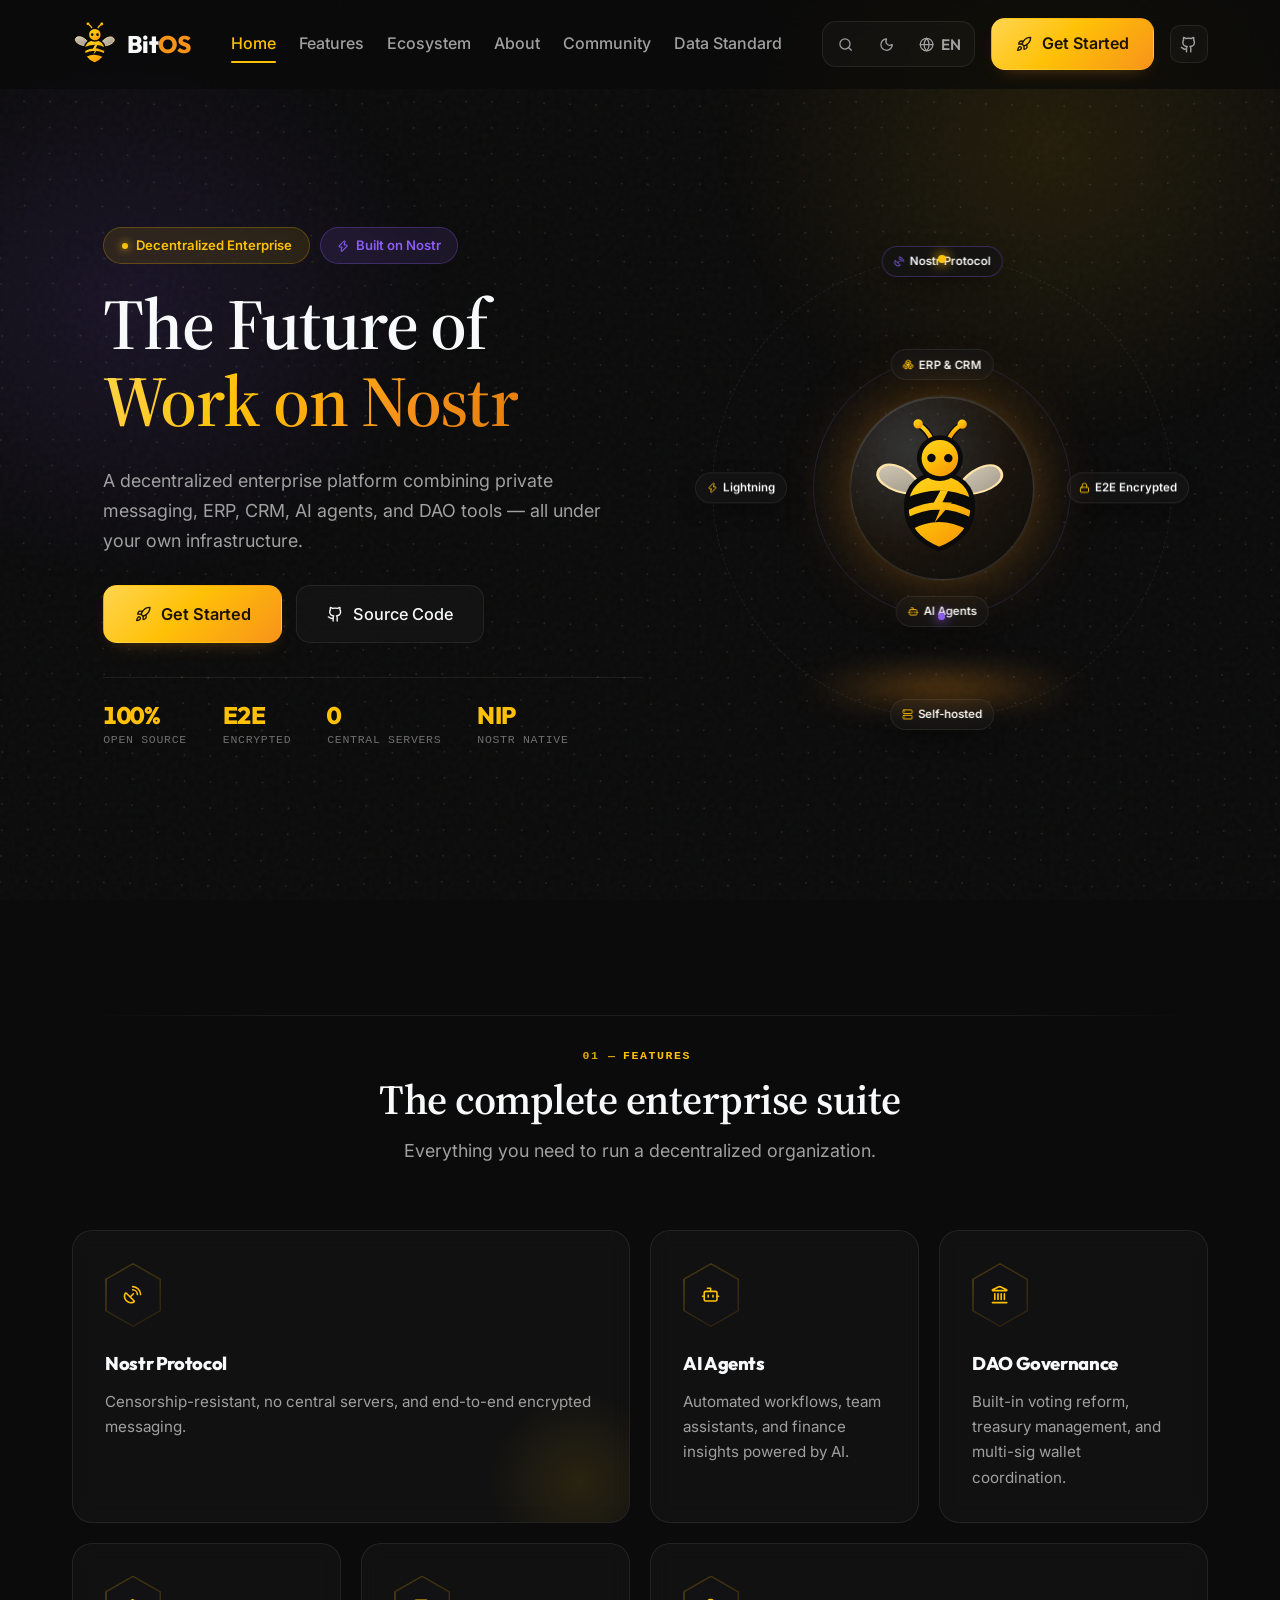
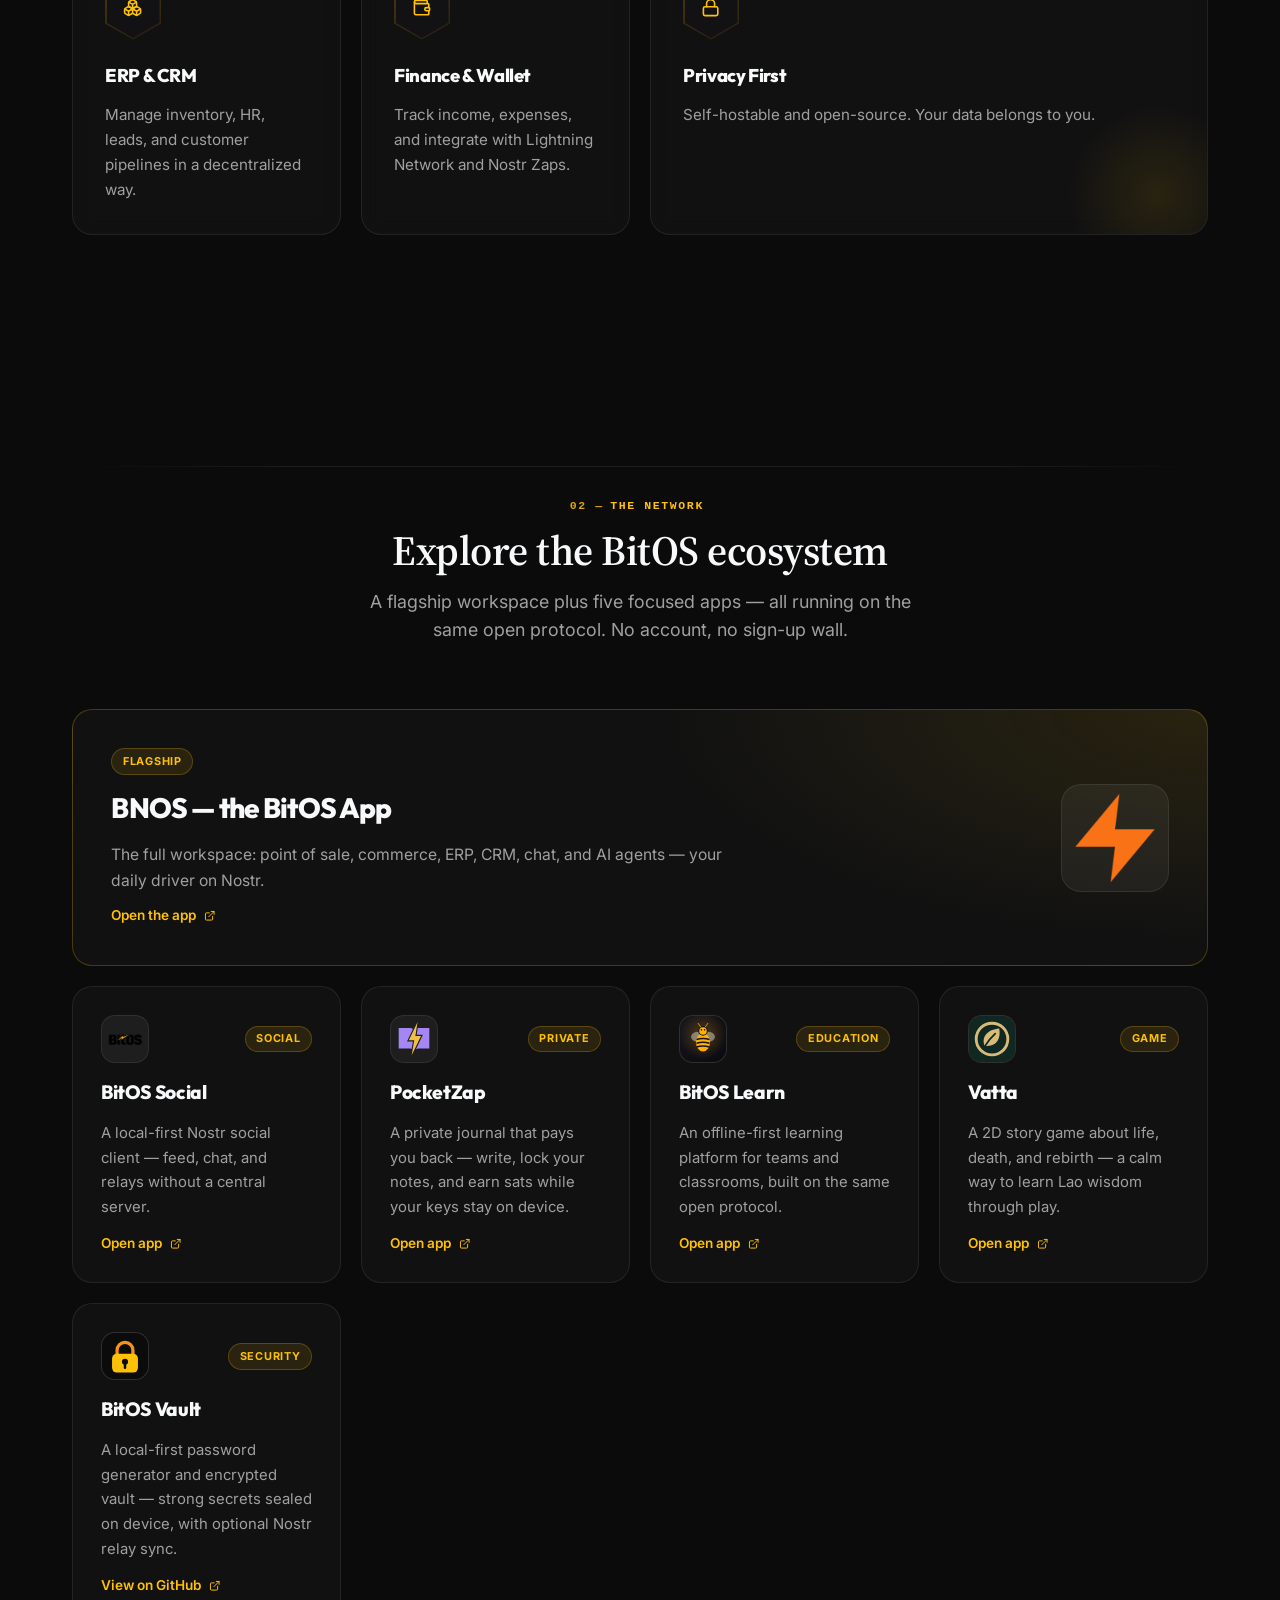
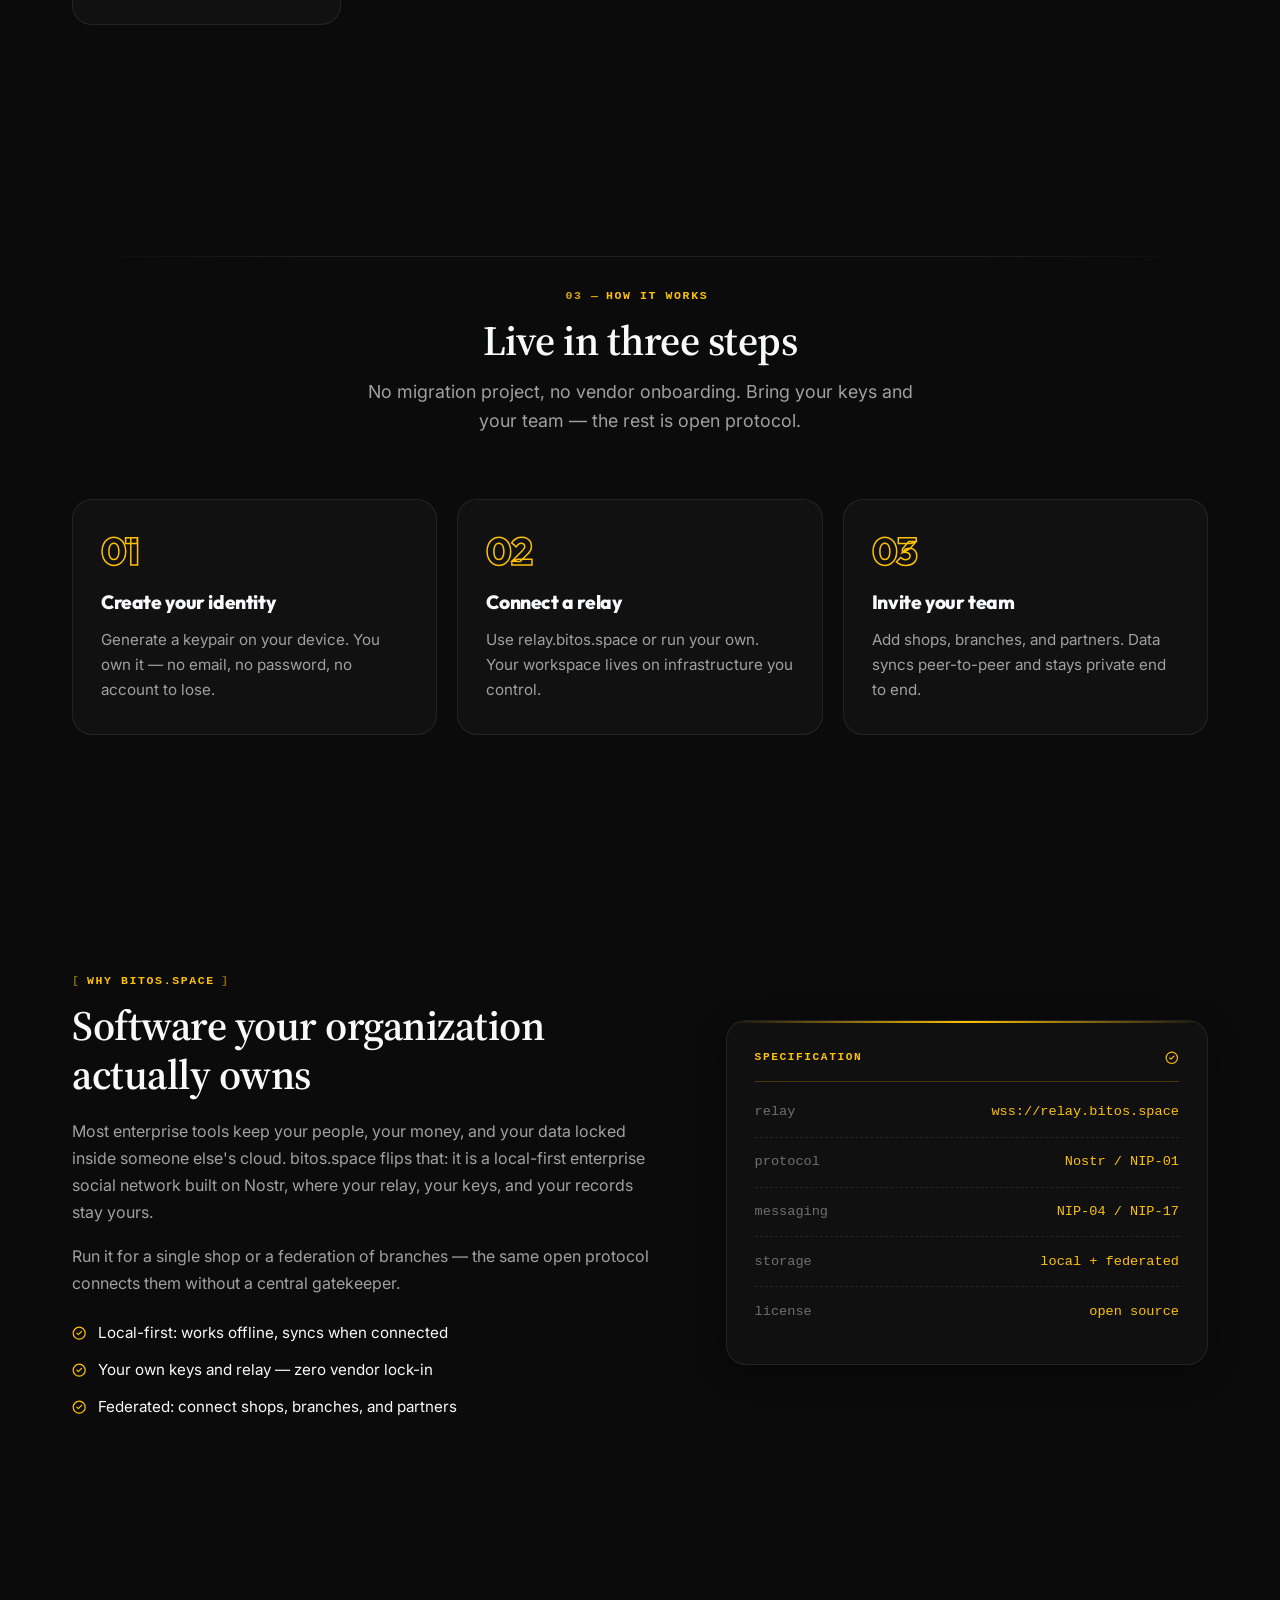
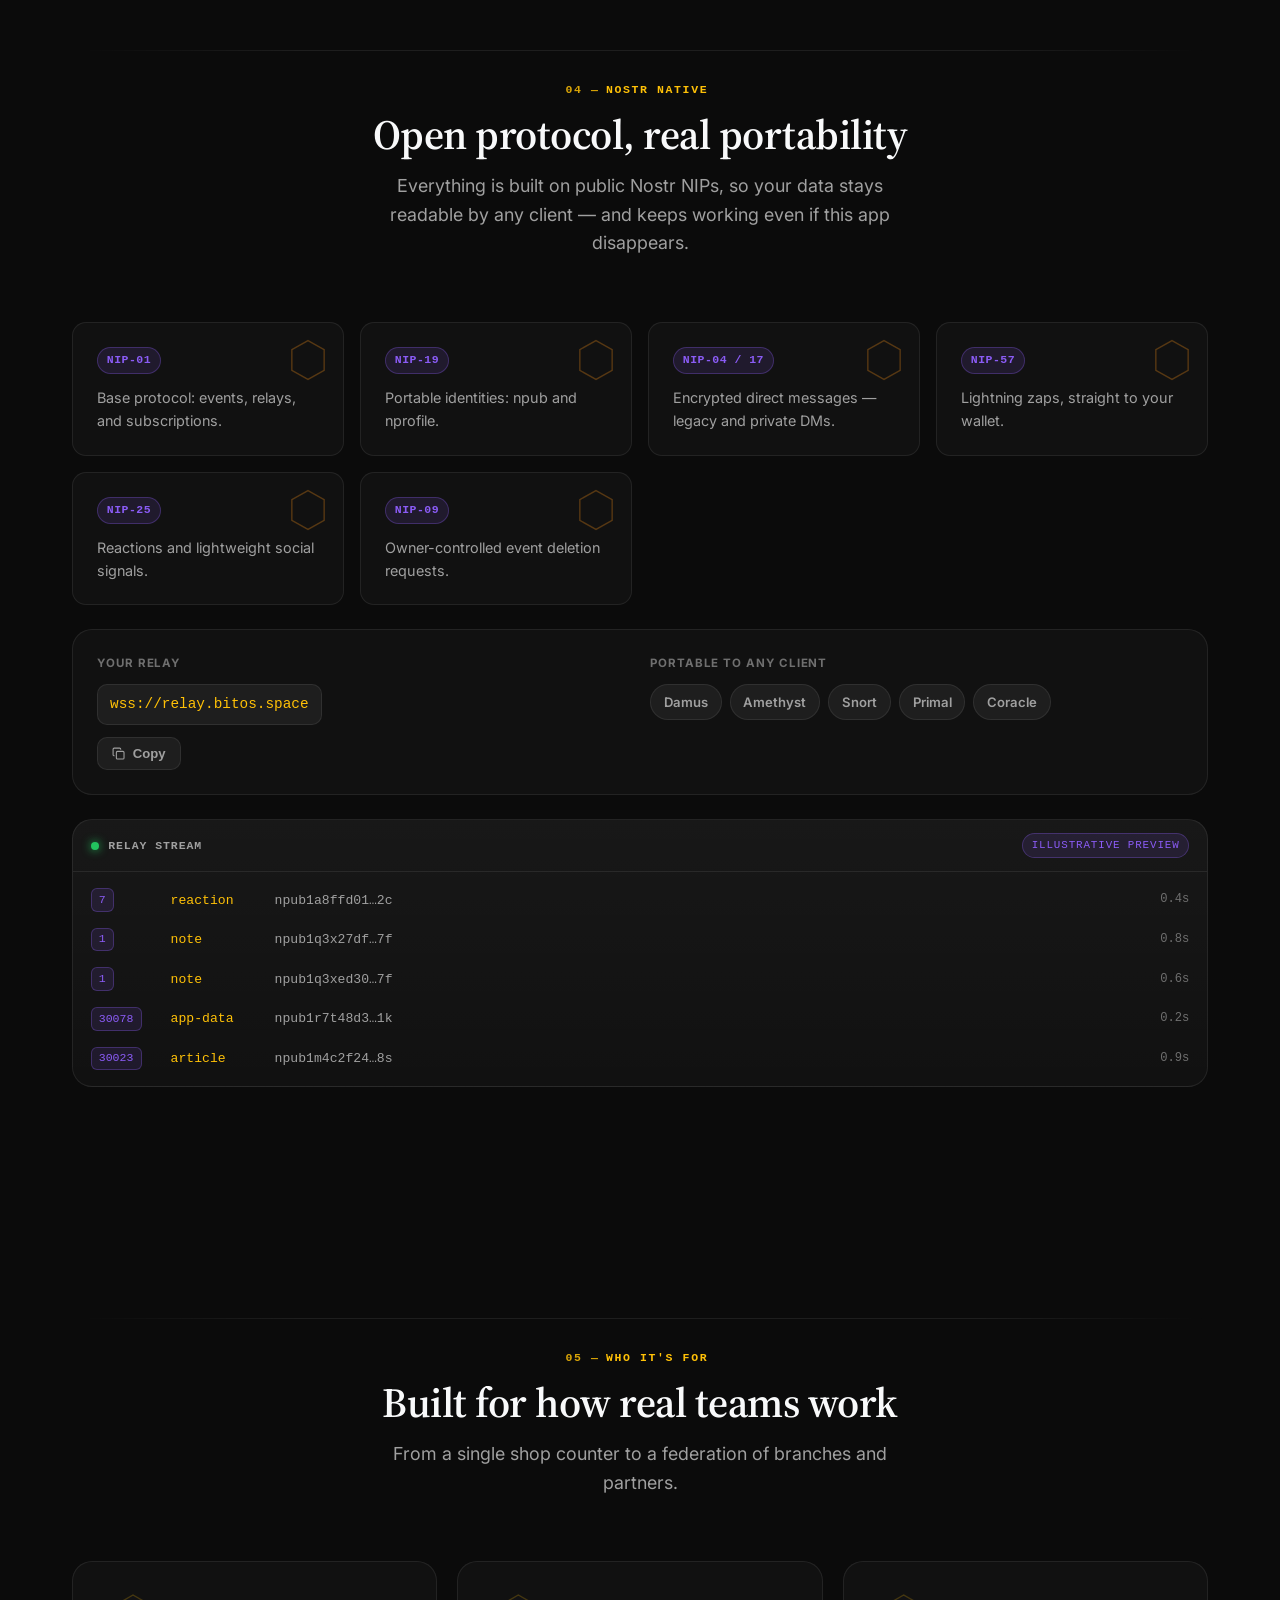
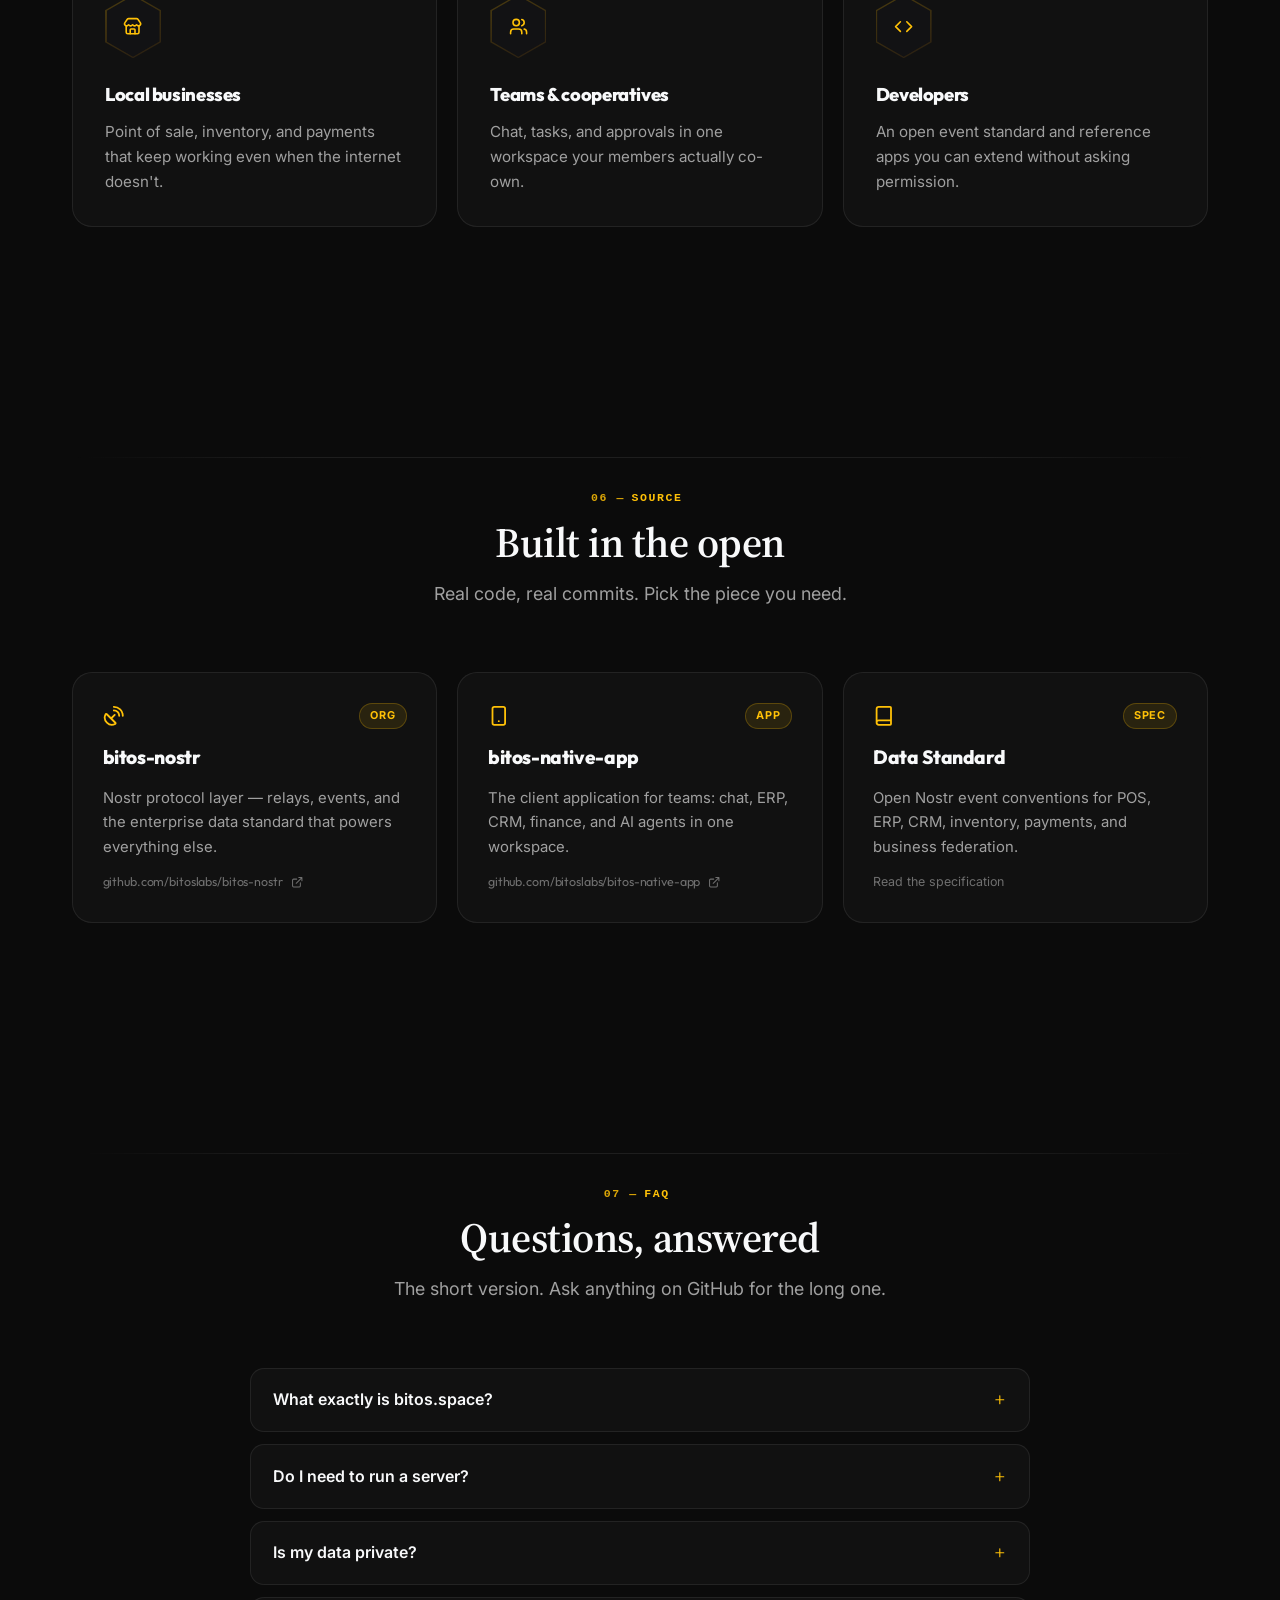
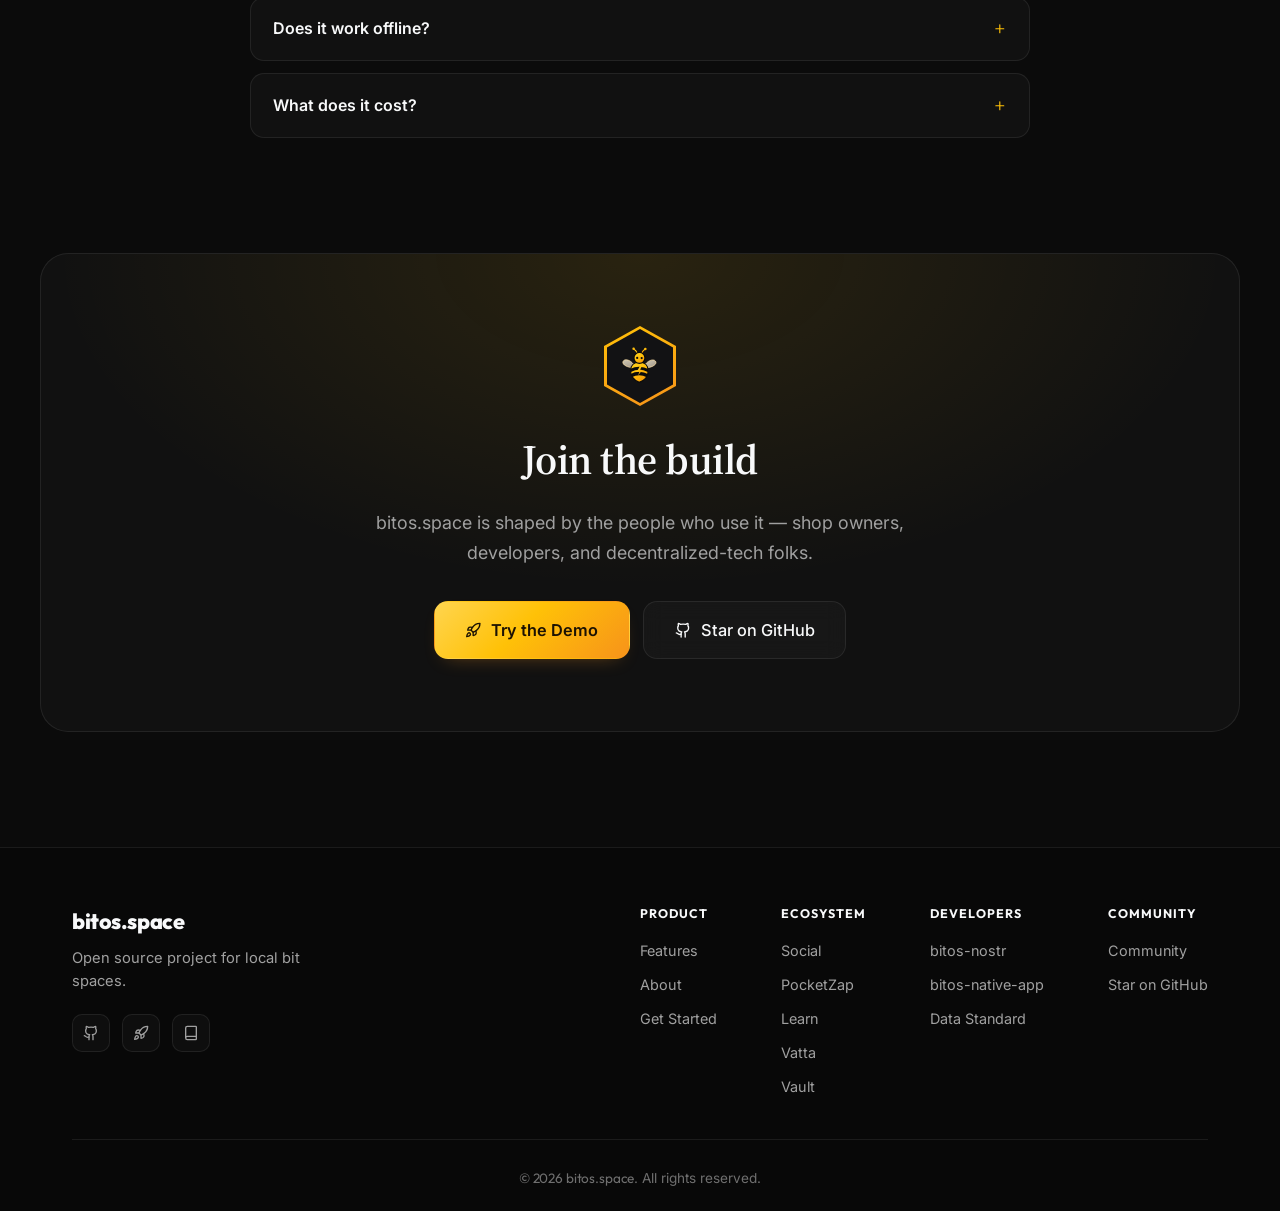
==== index.html @ 7b702443 "init" ====
<!doctype html>
<html lang="en">
  <head>
    <meta charset="UTF-8" />
    <meta name="viewport" content="width=device-width, initial-scale=1.0" />
    <meta name="color-scheme" content="dark light" />
    <meta
      name="theme-color"
      content="#0b0b0b"
      media="(prefers-color-scheme: dark)"
    />
    <meta
      name="theme-color"
      content="#f8f9fa"
      media="(prefers-color-scheme: light)"
    />
    <title>bitos.space - Decentralized Enterprise Network</title>
    <meta
      name="description"
      content="bitos.space is a decentralized enterprise social network built on Nostr. It combines private messaging, ERP, CRM, AI agents, and DAO tools in a secure, self-hosted platform."
    />
    <meta
      name="keywords"
      content="Nostr, Decentralized, Enterprise, ERP, CRM, DAO, AI Agents, Privacy, Open Source, Self-hosted, Blockchain, Bitcoin"
    />
    <meta name="author" content="bitos.space" />
    <meta name="robots" content="index, follow" />
    <link rel="canonical" href="https://bitos.space/" />

    <!-- Open Graph / Facebook -->
    <meta property="og:type" content="website" />
    <meta property="og:url" content="https://bitos.space/" />
    <meta
      property="og:title"
      content="bitos.space - Decentralized Enterprise Network"
    />
    <meta
      property="og:description"
      content="A decentralized enterprise platform combining private messaging, ERP, CRM, AI agents, and DAO tools — all under your infrastructure."
    />
    <!-- Placeholder image URL - user should update -->
    <meta property="og:image" content="https://bitos.space/og-image.png" />

    <!-- Twitter -->
    <meta property="twitter:card" content="summary_large_image" />
    <meta property="twitter:url" content="https://bitos.space/" />
    <meta
      property="twitter:title"
      content="bitos.space - Decentralized Enterprise Network"
    />
    <meta
      property="twitter:description"
      content="A decentralized enterprise platform combining private messaging, ERP, CRM, AI agents, and DAO tools."
    />
    <meta property="twitter:image" content="https://bitos.space/og-image.png" />

    <!-- JSON-LD for LLMs and Search Engines -->
    <script type="application/ld+json">
      {
        "@context": "https://schema.org",
        "@type": "SoftwareApplication",
        "name": "bitos.space",
        "applicationCategory": "EnterpriseApplication",
        "operatingSystem": "Web, Self-hosted",
        "offers": {
          "@type": "Offer",
          "price": "0.00",
          "priceCurrency": "USD"
        },
        "description": "A decentralized enterprise social network built on Nostr. Features include ERP, CRM, AI Agents, and DAO tools.",
        "featureList": "Nostr Protocol, AI Agents, DAO Governance, ERP Modules, CRM, Privacy First",
        "url": "https://bitos.space",
        "author": {
          "@type": "Organization",
          "name": "bitos.space",
          "url": "https://github.com/bitoslabs"
        },
        "sameAs": [
          "https://github.com/bitoslabs/bitos-nostr",
          "https://github.com/bitoslabs/bitos-native-app"
        ]
      }
    </script>

    <!-- Fonts -->
    <link rel="preconnect" href="https://fonts.googleapis.com" />
    <link rel="preconnect" href="https://fonts.gstatic.com" crossorigin />
    <link rel="preconnect" href="https://fonts.mts.la" crossorigin />
    <link
      href="https://fonts.googleapis.com/css2?family=Inter:wght@300;400;600;800&family=Outfit:wght@700&family=Source+Serif+4:opsz,wght@8..60,400;8..60,600;8..60,700&display=swap"
      rel="stylesheet"
    />
    <!-- Lao font (Chanthavong) served from the fast CDN -->
    <link
      rel="stylesheet"
      href="https://fonts.mts.la/fonts/chanthavong/chanthavong.css"
    />

    <!-- Styles -->
    <link rel="stylesheet" href="assets/fonts/stylesheet.css" />
    <link rel="stylesheet" href="styles.css?v=15" />

    <!-- title tab icon -->
    <link rel="icon" href="assets/bee.svg" type="image/svg+xml" />
    <link rel="icon" href="favicon.ico" sizes="any" />
    <link rel="apple-touch-icon" href="assets/icons/bee-icon-180.png" />
  </head>
  <body>
    <!-- Theme: dark is the default; restore a saved light preference before paint -->
    <script>
      if (localStorage.getItem("theme") === "light") {
        document.body.classList.add("light-mode");
      }
    </script>
    <a class="skip-link" href="#home" data-i18n="skip_link"
      >Skip to content</a
    >
    <div class="noise-overlay"></div>

    <header class="navbar">
      <div class="container">
        <a href="#" class="logo" aria-label="BitOS">
          <span class="logo-icon">
            <img
              src="assets/bee-animated.svg"
              height="44"
              alt=""
              aria-hidden="true"
            />
          </span>
          <span class="logo-text">Bit<span class="highlight">OS</span></span>
        </a>

        <nav class="nav-links">
          <a href="#home" data-i18n="nav_home">Home</a>
          <a href="#features" data-i18n="nav_features">Features</a>
          <a href="#ecosystem" data-i18n="nav_eco">Ecosystem</a>
          <a href="#about" data-i18n="nav_about">About</a>
          <a href="#community" data-i18n="nav_community">Community</a>
          <a href="data-standard.html" data-i18n="nav_data">Data Standard</a>
        </nav>

        <div class="nav-actions">
          <div class="nav-tools">
            <button
              id="cmdk-open"
              class="nav-tool"
              aria-label="Open quick navigation"
              title="Quick navigation (⌘K)"
            >
              <svg class="icon" aria-hidden="true"><use href="assets/icons/lucide-sprite.svg#search"></use></svg>
            </button>
            <button
              id="theme-toggle"
              class="nav-tool"
              aria-label="Toggle color theme"
              title="Toggle theme"
            >
              <svg class="icon" aria-hidden="true"><use href="assets/icons/lucide-sprite.svg#moon"></use></svg>
            </button>
            <button
              id="lang-toggle"
              class="nav-tool nav-tool--lang"
              aria-label="Change language"
              title="Change language"
            >
              <svg class="icon" aria-hidden="true"><use href="assets/icons/lucide-sprite.svg#globe"></use></svg>
              <span id="current-lang" class="en">EN</span>
            </button>
          </div>
          <a
            href="https://app.bitos.space"
            target="_blank"
            rel="noopener"
            class="btn-primary nav-cta"
          >
            <svg class="icon" aria-hidden="true"><use href="assets/icons/lucide-sprite.svg#rocket"></use></svg>
            <span data-i18n="hero_demo">Get Started</span>
          </a>
          <a
            href="https://github.com/bitoslabs/bitos-nostr"
            target="_blank"
            rel="noopener"
            class="nav-tool nav-github"
            aria-label="View source on GitHub"
            title="Source on GitHub"
          >
            <svg class="icon" aria-hidden="true"><use href="assets/icons/lucide-sprite.svg#github"></use></svg>
          </a>
          <button
            class="mobile-menu-btn"
            aria-label="Open menu"
            aria-expanded="false"
            aria-controls="mobile-nav"
          >
            <svg class="icon" aria-hidden="true"><use href="assets/icons/lucide-sprite.svg#menu"></use></svg>
          </button>
        </div>
      </div>
    </header>

    <div class="mobile-nav" id="mobile-nav">
      <a href="#home" data-i18n="nav_home">Home</a>
      <a href="#features" data-i18n="nav_features">Features</a>
      <a href="#ecosystem" data-i18n="nav_eco">Ecosystem</a>
      <a href="#how" data-i18n="nav_how">How it works</a>
      <a href="#about" data-i18n="nav_about">About</a>
      <a href="#faq" data-i18n="nav_faq">FAQ</a>
      <a href="#community" data-i18n="nav_community">Community</a>
      <a href="data-standard.html" data-i18n="nav_data">Data Standard</a>
      <a
        href="https://app.bitos.space"
        target="_blank"
        rel="noopener"
        class="btn-primary"
        data-i18n="hero_demo"
        >Get Started</a
      >
    </div>

    <main>
      <section id="home" class="hero-section">
        <canvas class="hero-grid" aria-hidden="true"></canvas>
        <div class="container">
          <div class="hero-content">
            <div class="hero-badges">
              <div class="badge-new" data-i18n="hero_badge">
                Decentralized Enterprise
              </div>
              <div class="badge-nostr">
                <svg class="icon" aria-hidden="true"><use href="assets/icons/lucide-sprite.svg#zap"></use></svg>
                <span data-i18n="hero_protocol">Built on Nostr</span>
              </div>
            </div>
            <h1 class="hero-title">
              <span data-i18n="hero_title_1">The Future of</span> <br />
              <span class="text-gradient" data-i18n="hero_title_2"
                >Work on Nostr</span
              >
            </h1>
            <p class="hero-subtitle" data-i18n="hero_subtitle">
              A decentralized enterprise platform combining private messaging,
              ERP, CRM, AI agents, and DAO tools — all under your own
              infrastructure.
            </p>
            <div class="hero-buttons">
              <a
                href="https://app.bitos.space"
                target="_blank"
                rel="noopener"
                class="btn-primary large"
              >
                <svg class="icon" aria-hidden="true"><use href="assets/icons/lucide-sprite.svg#rocket"></use></svg>
                <span data-i18n="hero_demo">Get Started</span>
              </a>
              <a
                href="https://github.com/bitoslabs/bitos-nostr"
                target="_blank"
                rel="noopener"
                class="btn-glass large"
              >
                <svg class="icon" aria-hidden="true"><use href="assets/icons/lucide-sprite.svg#github"></use></svg>
                <span data-i18n="hero_source">Source Code</span>
              </a>
            </div>

            <ul class="hero-stats">
              <li>
                <strong>100%</strong>
                <span data-i18n="stat_open">Open Source</span>
              </li>
              <li>
                <strong>E2E</strong>
                <span data-i18n="stat_e2e">Encrypted</span>
              </li>
              <li>
                <strong>0</strong>
                <span data-i18n="stat_servers">Central Servers</span>
              </li>
              <li>
                <strong>NIP</strong>
                <span data-i18n="stat_nostr">Nostr Native</span>
              </li>
            </ul>
          </div>
          <div class="hero-visual">
            <div class="orb">
              <div class="orb__ring orb__ring--outer">
                <span class="chip chip--1">
                  <svg class="icon" aria-hidden="true"><use href="assets/icons/lucide-sprite.svg#satellite-dish"></use></svg>
                  <span data-i18n="chip_nostr">Nostr Protocol</span>
                </span>
                <span class="chip chip--2">
                  <svg class="icon" aria-hidden="true"><use href="assets/icons/lucide-sprite.svg#lock"></use></svg>
                  <span data-i18n="chip_e2e">E2E Encrypted</span>
                </span>
                <span class="chip chip--3">
                  <svg class="icon" aria-hidden="true"><use href="assets/icons/lucide-sprite.svg#server"></use></svg>
                  <span data-i18n="chip_self">Self-hosted</span>
                </span>
                <span class="chip chip--4">
                  <svg class="icon" aria-hidden="true"><use href="assets/icons/lucide-sprite.svg#zap"></use></svg>
                  <span data-i18n="chip_lightning">Lightning</span>
                </span>
              </div>
              <div class="orb__ring orb__ring--inner">
                <span class="chip chip--5">
                  <svg class="icon" aria-hidden="true"><use href="assets/icons/lucide-sprite.svg#boxes"></use></svg>
                  <span data-i18n="chip_erp">ERP &amp; CRM</span>
                </span>
                <span class="chip chip--6">
                  <svg class="icon" aria-hidden="true"><use href="assets/icons/lucide-sprite.svg#bot"></use></svg>
                  <span data-i18n="chip_ai">AI Agents</span>
                </span>
              </div>
              <div class="orb__core">
                <img
                  class="bee-logo"
                  src="assets/bee-animated.svg"
                  alt="bitos.space"
                />
              </div>
              <div class="orb__platform"></div>
            </div>
          </div>
        </div>
      </section>

      <section id="features" class="features-section">
        <div class="container">
          <div class="section-header">
            <span class="section-kicker" data-i18n="features_kicker"
              >Features</span
            >
            <h2 data-i18n="features_title">The complete enterprise suite</h2>
            <p data-i18n="features_desc">
              Everything you need to run a decentralized organization.
            </p>
          </div>

          <div class="features-grid">
            <div class="feature-card">
              <div class="icon-box">
                <svg class="icon" aria-hidden="true"><use href="assets/icons/lucide-sprite.svg#satellite-dish"></use></svg>
              </div>
              <h3 data-i18n="feat_1_title" class="en">Nostr Protocol</h3>
              <p data-i18n="feat_1_desc">
                Censorship-resistant, no central servers, and end-to-end
                encrypted messaging.
              </p>
            </div>
            <div class="feature-card">
              <div class="icon-box"><svg class="icon" aria-hidden="true"><use href="assets/icons/lucide-sprite.svg#bot"></use></svg></div>
              <h3 data-i18n="feat_2_title" class="en">AI Agents</h3>
              <p data-i18n="feat_2_desc">
                Automated workflows, team assistants, and finance insights
                powered by AI.
              </p>
            </div>
            <div class="feature-card">
              <div class="icon-box"><svg class="icon" aria-hidden="true"><use href="assets/icons/lucide-sprite.svg#landmark"></use></svg></div>
              <h3 data-i18n="feat_3_title" class="en">DAO Governance</h3>
              <p data-i18n="feat_3_desc">
                Built-in voting reform, treasury management, and multi-sig
                wallet coordination.
              </p>
            </div>
            <div class="feature-card">
              <div class="icon-box">
                <svg class="icon" aria-hidden="true"><use href="assets/icons/lucide-sprite.svg#boxes"></use></svg>
              </div>
              <h3 data-i18n="feat_4_title" class="en">ERP & CRM</h3>
              <p data-i18n="feat_4_desc">
                Manage inventory, HR, leads, and customer pipelines in a
                decentralized way.
              </p>
            </div>
            <div class="feature-card">
              <div class="icon-box"><svg class="icon" aria-hidden="true"><use href="assets/icons/lucide-sprite.svg#wallet"></use></svg></div>
              <h3 data-i18n="feat_5_title" class="en">Finance & Wallet</h3>
              <p data-i18n="feat_5_desc">
                Track income, expenses, and integrate with Lightning Network and
                Nostr Zaps.
              </p>
            </div>
            <div class="feature-card">
              <div class="icon-box"><svg class="icon" aria-hidden="true"><use href="assets/icons/lucide-sprite.svg#lock"></use></svg></div>
              <h3 data-i18n="feat_6_title">Privacy First</h3>
              <p data-i18n="feat_6_desc">
                Self-hostable and open-source. Your data belongs to you.
              </p>
            </div>
          </div>
        </div>
      </section>

      <section id="ecosystem" class="ecosystem-section">
        <div class="container">
          <div class="section-header reveal">
            <span class="section-kicker" data-i18n="eco_kicker">The network</span>
            <h2 data-i18n="eco_title">Explore the BitOS ecosystem</h2>
            <p data-i18n="eco_desc">
              A flagship workspace plus five focused apps — all running on the
              same open protocol. No account, no sign-up wall.
            </p>
          </div>

          <a
            class="app-feature reveal"
            href="https://app.bitos.space/"
            target="_blank"
            rel="noopener"
          >
            <div class="app-feature-body">
              <span class="app-tag" data-i18n="eco_app_tag">Flagship</span>
              <h3 class="en">BNOS — the BitOS App</h3>
              <p data-i18n="eco_app_desc">
                The full workspace: point of sale, commerce, ERP, CRM, chat,
                and AI agents — your daily driver on Nostr.
              </p>
              <span class="app-open">
                <span data-i18n="eco_app_open">Open the app</span>
                <svg class="icon" aria-hidden="true"><use href="assets/icons/lucide-sprite.svg#external-link"></use></svg>
              </span>
            </div>
            <div class="app-feature-icon" aria-hidden="true">
              <img
                src="assets/icons/app-bnos.png"
                alt=""
                width="512"
                height="512"
                loading="lazy"
                decoding="async"
              />
            </div>
          </a>

          <div class="app-grid">
            <a
              class="app-card reveal"
              href="https://social.bitos.space/"
              target="_blank"
              rel="noopener"
            >
              <div class="app-head">
                <span class="app-icon"
                  ><img
                    src="assets/icons/social.png"
                    alt=""
                    width="192"
                    height="192"
                    loading="lazy"
                    decoding="async"
                /></span>
                <span class="app-tag" data-i18n="eco_social_tag">Social</span>
              </div>
              <h3 class="en">BitOS Social</h3>
              <p data-i18n="eco_social_desc">
                A local-first Nostr social client — feed, chat, and relays
                without a central server.
              </p>
              <span class="app-open">
                <span data-i18n="eco_open">Open app</span>
                <svg class="icon" aria-hidden="true"><use href="assets/icons/lucide-sprite.svg#external-link"></use></svg>
              </span>
            </a>

            <a
              class="app-card reveal"
              href="https://pocket.bitos.space/"
              target="_blank"
              rel="noopener"
            >
              <div class="app-head">
                <span class="app-icon"
                  ><img
                    src="assets/icons/pocket.svg"
                    alt=""
                    width="1024"
                    height="1024"
                    loading="lazy"
                    decoding="async"
                /></span>
                <span class="app-tag" data-i18n="eco_pocket_tag">Private</span>
              </div>
              <h3 class="en">PocketZap</h3>
              <p data-i18n="eco_pocket_desc">
                A private journal that pays you back — write, lock your notes,
                and earn sats while your keys stay on device.
              </p>
              <span class="app-open">
                <span data-i18n="eco_open">Open app</span>
                <svg class="icon" aria-hidden="true"><use href="assets/icons/lucide-sprite.svg#external-link"></use></svg>
              </span>
            </a>

            <a
              class="app-card reveal"
              href="https://learn.bitos.space/"
              target="_blank"
              rel="noopener"
            >
              <div class="app-head">
                <span class="app-icon"
                  ><img
                    src="assets/icons/learn.svg"
                    alt=""
                    width="512"
                    height="512"
                    loading="lazy"
                    decoding="async"
                /></span>
                <span class="app-tag" data-i18n="eco_learn_tag">Education</span>
              </div>
              <h3 class="en">BitOS Learn</h3>
              <p data-i18n="eco_learn_desc">
                An offline-first learning platform for teams and classrooms,
                built on the same open protocol.
              </p>
              <span class="app-open">
                <span data-i18n="eco_open">Open app</span>
                <svg class="icon" aria-hidden="true"><use href="assets/icons/lucide-sprite.svg#external-link"></use></svg>
              </span>
            </a>

            <a
              class="app-card reveal"
              href="https://vatta.bitos.space/"
              target="_blank"
              rel="noopener"
            >
              <div class="app-head">
                <span class="app-icon"
                  ><img
                    src="assets/icons/vatta.svg"
                    alt=""
                    width="128"
                    height="128"
                    loading="lazy"
                    decoding="async"
                /></span>
                <span class="app-tag" data-i18n="eco_vatta_tag">Game</span>
              </div>
              <h3 class="en">Vatta</h3>
              <p data-i18n="eco_vatta_desc">
                A 2D story game about life, death, and rebirth — a calm way to
                learn Lao wisdom through play.
              </p>
              <span class="app-open">
                <span data-i18n="eco_open">Open app</span>
                <svg class="icon" aria-hidden="true"><use href="assets/icons/lucide-sprite.svg#external-link"></use></svg>
              </span>
            </a>

            <a
              class="app-card reveal"
              href="https://github.com/bitoslabs/bitos-vault"
              target="_blank"
              rel="noopener"
            >
              <div class="app-head">
                <span class="app-icon"
                  ><img
                    src="assets/icons/vault.svg"
                    alt=""
                    width="128"
                    height="128"
                    loading="lazy"
                    decoding="async"
                /></span>
                <span class="app-tag" data-i18n="eco_vault_tag">Security</span>
              </div>
              <h3 class="en">BitOS Vault</h3>
              <p data-i18n="eco_vault_desc">
                A local-first password generator and encrypted vault — strong
                secrets sealed on device, with optional Nostr relay sync.
              </p>
              <span class="app-open">
                <span data-i18n="eco_vault_open">View on GitHub</span>
                <svg class="icon" aria-hidden="true"><use href="assets/icons/lucide-sprite.svg#external-link"></use></svg>
              </span>
            </a>
          </div>
        </div>
      </section>

      <section id="how" class="how-section">
        <div class="container">
          <div class="section-header reveal">
            <span class="section-kicker" data-i18n="how_kicker"
              >How it works</span
            >
            <h2 data-i18n="how_title">Live in three steps</h2>
            <p data-i18n="how_desc">
              No migration project, no vendor onboarding. Bring your keys and
              your team — the rest is open protocol.
            </p>
          </div>
          <ol class="how-grid">
            <li class="how-card reveal">
              <span class="how-num" aria-hidden="true">01</span>
              <h3 data-i18n="how_1_title">Create your identity</h3>
              <p data-i18n="how_1_desc">
                Generate a keypair on your device. You own it — no email, no
                password, no account to lose.
              </p>
            </li>
            <li class="how-card reveal">
              <span class="how-num" aria-hidden="true">02</span>
              <h3 data-i18n="how_2_title">Connect a relay</h3>
              <p data-i18n="how_2_desc">
                Use relay.bitos.space or run your own. Your workspace lives on
                infrastructure you control.
              </p>
            </li>
            <li class="how-card reveal">
              <span class="how-num" aria-hidden="true">03</span>
              <h3 data-i18n="how_3_title">Invite your team</h3>
              <p data-i18n="how_3_desc">
                Add shops, branches, and partners. Data syncs peer-to-peer and
                stays private end to end.
              </p>
            </li>
          </ol>
        </div>
      </section>

      <section id="about" class="about-section">
        <div class="container about-grid">
          <div class="about-content reveal">
            <span class="section-kicker" data-i18n="about_kicker"
              >Why bitos.space</span
            >
            <h2 data-i18n="about_title">
              Software your organization actually owns
            </h2>
            <p data-i18n="about_body_1">
              Most enterprise tools keep your people, your money, and your data
              locked inside someone else's cloud. bitos.space flips that: it is
              a local-first enterprise social network built on Nostr, where your
              relay, your keys, and your records stay yours.
            </p>
            <p data-i18n="about_body_2">
              Run it for a single shop or a federation of branches — the same
              open protocol connects them without a central gatekeeper.
            </p>
            <ul class="about-points">
              <li>
                <svg class="icon" aria-hidden="true"><use href="assets/icons/lucide-sprite.svg#circle-check"></use></svg>
                <span data-i18n="about_p1"
                  >Local-first: works offline, syncs when connected</span
                >
              </li>
              <li>
                <svg class="icon" aria-hidden="true"><use href="assets/icons/lucide-sprite.svg#circle-check"></use></svg>
                <span data-i18n="about_p2"
                  >Your own keys and relay — zero vendor lock-in</span
                >
              </li>
              <li>
                <svg class="icon" aria-hidden="true"><use href="assets/icons/lucide-sprite.svg#circle-check"></use></svg>
                <span data-i18n="about_p3"
                  >Federated: connect shops, branches, and partners</span
                >
              </li>
            </ul>
          </div>
          <div class="about-panel reveal">
            <div class="panel-bar"></div>
            <div class="ledger-cap">
              <span data-i18n="ledger_cap">Specification</span>
              <svg class="icon" aria-hidden="true"><use href="assets/icons/lucide-sprite.svg#circle-check"></use></svg>
            </div>
            <div class="code-line">
              <span class="code-key">relay</span>
              <span class="code-val">wss://relay.bitos.space</span>
            </div>
            <div class="code-line">
              <span class="code-key">protocol</span>
              <span class="code-val">Nostr / NIP-01</span>
            </div>
            <div class="code-line">
              <span class="code-key">messaging</span>
              <span class="code-val">NIP-04 / NIP-17</span>
            </div>
            <div class="code-line">
              <span class="code-key">storage</span>
              <span class="code-val">local + federated</span>
            </div>
            <div class="code-line">
              <span class="code-key">license</span>
              <span class="code-val">open source</span>
            </div>
          </div>
        </div>
      </section>

      <section id="protocol" class="protocol-section">
        <div class="container">
          <div class="section-header reveal">
            <span class="section-kicker" data-i18n="proto_kicker"
              >Nostr native</span
            >
            <h2 data-i18n="proto_title">Open protocol, real portability</h2>
            <p data-i18n="proto_desc">
              Everything is built on public Nostr NIPs, so your data stays
              readable by any client — and keeps working even if this app
              disappears.
            </p>
          </div>
          <ul class="nip-grid">
            <li class="nip-card reveal">
              <span class="nip-id">NIP-01</span>
              <p data-i18n="nip_01">
                Base protocol: events, relays, and subscriptions.
              </p>
            </li>
            <li class="nip-card reveal">
              <span class="nip-id">NIP-19</span>
              <p data-i18n="nip_19">
                Portable identities: <code>npub</code> and
                <code>nprofile</code>.
              </p>
            </li>
            <li class="nip-card reveal">
              <span class="nip-id">NIP-04 / 17</span>
              <p data-i18n="nip_17">
                Encrypted direct messages — legacy and private DMs.
              </p>
            </li>
            <li class="nip-card reveal">
              <span class="nip-id">NIP-57</span>
              <p data-i18n="nip_57">Lightning zaps, straight to your wallet.</p>
            </li>
            <li class="nip-card reveal">
              <span class="nip-id">NIP-25</span>
              <p data-i18n="nip_25">Reactions and lightweight social signals.</p>
            </li>
            <li class="nip-card reveal">
              <span class="nip-id">NIP-09</span>
              <p data-i18n="nip_09">Owner-controlled event deletion requests.</p>
            </li>
          </ul>
          <div class="proto-strip reveal">
            <div class="proto-relay">
              <span class="proto-label" data-i18n="proto_relay"
                >Your relay</span
              >
              <code id="relay-url">wss://relay.bitos.space</code>
              <button
                class="copy-btn"
                type="button"
                data-copy="wss://relay.bitos.space"
                data-i18n-title="proto_copy"
                title="Copy relay URL"
              >
                <svg class="icon" aria-hidden="true"><use href="assets/icons/lucide-sprite.svg#copy"></use></svg>
                <span data-i18n="proto_copy">Copy</span>
              </button>
            </div>
            <div class="proto-clients">
              <span class="proto-label" data-i18n="proto_clients"
                >Portable to any client</span
              >
              <ul class="client-chips">
                <li>Damus</li>
                <li>Amethyst</li>
                <li>Snort</li>
                <li>Primal</li>
                <li>Coracle</li>
              </ul>
            </div>
          </div>          <div class="stream reveal">
            <div class="stream__bar">
              <span class="stream__live" aria-hidden="true"></span>
              <span class="stream__title" data-i18n="stream_title"
                >relay stream</span
              >
              <span class="stream__tag" data-i18n="stream_preview"
                >illustrative preview</span
              >
            </div>
            <ul class="stream__lines" id="stream-lines" aria-hidden="true"></ul>
          </div>
        </div>
      </section>

      <section id="audience" class="audience-section">
        <div class="container">
          <div class="section-header reveal">
            <span class="section-kicker" data-i18n="aud_kicker"
              >Who it's for</span
            >
            <h2 data-i18n="aud_title">Built for how real teams work</h2>
            <p data-i18n="aud_desc">
              From a single shop counter to a federation of branches and
              partners.
            </p>
          </div>
          <div class="audience-grid">
            <article class="audience-card reveal">
              <div class="icon-box">
                <svg class="icon" aria-hidden="true"><use href="assets/icons/lucide-sprite.svg#store"></use></svg>
              </div>
              <h3 data-i18n="aud_1_title">Local businesses</h3>
              <p data-i18n="aud_1_desc">
                Point of sale, inventory, and payments that keep working even
                when the internet doesn't.
              </p>
            </article>
            <article class="audience-card reveal">
              <div class="icon-box">
                <svg class="icon" aria-hidden="true"><use href="assets/icons/lucide-sprite.svg#users"></use></svg>
              </div>
              <h3 data-i18n="aud_2_title">Teams &amp; cooperatives</h3>
              <p data-i18n="aud_2_desc">
                Chat, tasks, and approvals in one workspace your members
                actually co-own.
              </p>
            </article>
            <article class="audience-card reveal">
              <div class="icon-box">
                <svg class="icon" aria-hidden="true"><use href="assets/icons/lucide-sprite.svg#code"></use></svg>
              </div>
              <h3 data-i18n="aud_3_title">Developers</h3>
              <p data-i18n="aud_3_desc">
                An open event standard and reference apps you can extend without
                asking permission.
              </p>
            </article>
          </div>
        </div>
      </section>

      <section id="repos" class="repos-section">
        <div class="container">
          <div class="section-header reveal">
            <span class="section-kicker" data-i18n="repos_kicker">Source</span>
            <h2 data-i18n="repos_title">Built in the open</h2>
            <p data-i18n="repos_desc">
              Real code, real commits. Pick the piece you need.
            </p>
          </div>
          <div class="repo-grid">
            <a
              class="repo-card reveal"
              href="https://github.com/bitoslabs/bitos-nostr"
              target="_blank"
              rel="noopener"
            >
              <div class="repo-head">
                <svg class="icon" aria-hidden="true"><use href="assets/icons/lucide-sprite.svg#satellite-dish"></use></svg>
                <span class="repo-tag" data-i18n="repo_org">Org</span>
              </div>
              <h3 class="en">bitos-nostr</h3>
              <p data-i18n="repo_nostr_desc">
                Nostr protocol layer — relays, events, and the enterprise data
                standard that powers everything else.
              </p>
              <span class="repo-link en"
                >github.com/bitoslabs/bitos-nostr
                <svg class="icon" aria-hidden="true"><use href="assets/icons/lucide-sprite.svg#external-link"></use></svg></span>
            </a>
            <a
              class="repo-card reveal"
              href="https://github.com/bitoslabs/bitos-native-app"
              target="_blank"
              rel="noopener"
            >
              <div class="repo-head">
                <svg class="icon" aria-hidden="true"><use href="assets/icons/lucide-sprite.svg#smartphone"></use></svg>
                <span class="repo-tag" data-i18n="repo_app">App</span>
              </div>
              <h3 class="en">bitos-native-app</h3>
              <p data-i18n="repo_app_desc">
                The client application for teams: chat, ERP, CRM, finance, and
                AI agents in one workspace.
              </p>
              <span class="repo-link en"
                >github.com/bitoslabs/bitos-native-app
                <svg class="icon" aria-hidden="true"><use href="assets/icons/lucide-sprite.svg#external-link"></use></svg></span>
            </a>
            <a
              class="repo-card reveal"
              href="data-standard.html"
            >
              <div class="repo-head">
                <svg class="icon" aria-hidden="true"><use href="assets/icons/lucide-sprite.svg#book"></use></svg>
                <span class="repo-tag" data-i18n="repo_spec">Spec</span>
              </div>
              <h3 data-i18n="repo_std_title" class="en">Data Standard</h3>
              <p data-i18n="repo_std_desc">
                Open Nostr event conventions for POS, ERP, CRM, inventory,
                payments, and business federation.
              </p>
              <span class="repo-link" data-i18n="repo_std_link"
                >Read the specification
                <svg class="icon" aria-hidden="true"><use href="assets/icons/lucide-sprite.svg#arrow-right"></use></svg></span>
            </a>
          </div>
        </div>
      </section>

      <section id="faq" class="faq-section">
        <div class="container">
          <div class="section-header reveal">
            <span class="section-kicker" data-i18n="faq_kicker">FAQ</span>
            <h2 data-i18n="faq_title">Questions, answered</h2>
            <p data-i18n="faq_desc">
              The short version. Ask anything on GitHub for the long one.
            </p>
          </div>
          <div class="faq-list reveal">
            <details class="faq-item">
              <summary>
                <span data-i18n="faq_1_q">What exactly is bitos.space?</span>
                <svg class="icon" aria-hidden="true"><use href="assets/icons/lucide-sprite.svg#plus"></use></svg>
              </summary>
              <p data-i18n="faq_1_a">
                A local-first enterprise social network built on Nostr. It
                brings chat, ERP, CRM, finance, and AI agents together and runs
                on infrastructure you own instead of a vendor's cloud.
              </p>
            </details>
            <details class="faq-item">
              <summary>
                <span data-i18n="faq_2_q">Do I need to run a server?</span>
                <svg class="icon" aria-hidden="true"><use href="assets/icons/lucide-sprite.svg#plus"></use></svg>
              </summary>
              <p data-i18n="faq_2_a">
                No. Start on the hosted relay and demo app in seconds. When you
                are ready, self-host your own relay and point the same app at
                it — nothing else changes.
              </p>
            </details>
            <details class="faq-item">
              <summary>
                <span data-i18n="faq_3_q">Is my data private?</span>
                <svg class="icon" aria-hidden="true"><use href="assets/icons/lucide-sprite.svg#plus"></use></svg>
              </summary>
              <p data-i18n="faq_3_a">
                Keys are generated and kept on your device, and messages are
                end-to-end encrypted. You choose which relay stores your data,
                so there is no central server reading it.
              </p>
            </details>
            <details class="faq-item">
              <summary>
                <span data-i18n="faq_4_q">Does it work offline?</span>
                <svg class="icon" aria-hidden="true"><use href="assets/icons/lucide-sprite.svg#plus"></use></svg>
              </summary>
              <p data-i18n="faq_4_a">
                Yes. bitos.space is local-first: you keep working offline and
                everything syncs automatically when you reconnect.
              </p>
            </details>
            <details class="faq-item">
              <summary>
                <span data-i18n="faq_5_q">What does it cost?</span>
                <svg class="icon" aria-hidden="true"><use href="assets/icons/lucide-sprite.svg#plus"></use></svg>
              </summary>
              <p data-i18n="faq_5_a">
                The software is open source and free to self-host, with no
                per-seat fees. You only pay for the infrastructure you choose to
                run.
              </p>
            </details>
          </div>
        </div>
      </section>

      <section id="community" class="community-section">
        <div class="container community-inner reveal">
          <div class="seal" aria-hidden="true">
            <img src="assets/bee-animated.svg" alt="" width="40" height="40" />
          </div>
          <h2 data-i18n="community_title">Join the build</h2>
          <p data-i18n="community_desc">
            bitos.space is shaped by the people who use it — shop owners,
            developers, and decentralized-tech folks.
          </p>
          <div class="community-actions">
            <a
              href="https://app.bitos.space"
              target="_blank"
              rel="noopener"
              class="btn-primary large"
            >
              <svg class="icon" aria-hidden="true"><use href="assets/icons/lucide-sprite.svg#rocket"></use></svg>
              <span data-i18n="community_try">Try the Demo</span>
            </a>
            <a
              href="https://github.com/bitoslabs/bitos-nostr"
              target="_blank"
              rel="noopener"
              class="btn-glass large"
            >
              <svg class="icon" aria-hidden="true"><use href="assets/icons/lucide-sprite.svg#github"></use></svg>
              <span data-i18n="community_star">Star on GitHub</span>
            </a>
          </div>
        </div>
      </section>
    </main>

    <footer class="footer">
      <div class="container">
        <div class="footer-content">
          <div class="footer-brand">
            <h3 class="en">bitos.space</h3>
            <p data-i18n="footer_desc">
              Open source project for local bit spaces.
            </p>
            <div class="footer-social">
              <a
                href="https://github.com/bitoslabs/bitos-nostr"
                target="_blank"
                rel="noopener"
                aria-label="GitHub"
                ><svg class="icon" aria-hidden="true"><use href="assets/icons/lucide-sprite.svg#github"></use></svg></a>
              <a
                href="https://app.bitos.space"
                target="_blank"
                rel="noopener"
                aria-label="Demo"
                ><svg class="icon" aria-hidden="true"><use href="assets/icons/lucide-sprite.svg#rocket"></use></svg></a>
              <a href="data-standard.html" aria-label="Data Standard"
                ><svg class="icon" aria-hidden="true"><use href="assets/icons/lucide-sprite.svg#book"></use></svg></a>
            </div>
          </div>
          <div class="footer-cols">
            <div class="footer-col">
              <h4 data-i18n="footer_product">Product</h4>
              <a href="#features" data-i18n="nav_features">Features</a>
              <a href="#about" data-i18n="nav_about">About</a>
              <a
                href="https://app.bitos.space"
                target="_blank"
                rel="noopener"
                data-i18n="hero_demo"
                >Get Started</a
              >
            </div>
            <div class="footer-col">
              <h4 data-i18n="footer_ecosystem">Ecosystem</h4>
              <a
                href="https://social.bitos.space/"
                target="_blank"
                rel="noopener"
                >Social</a
              >
              <a
                href="https://pocket.bitos.space/"
                target="_blank"
                rel="noopener"
                >PocketZap</a
              >
              <a
                href="https://learn.bitos.space/"
                target="_blank"
                rel="noopener"
                >Learn</a
              >
              <a
                href="https://vatta.bitos.space/"
                target="_blank"
                rel="noopener"
                >Vatta</a
              >
              <a
                href="https://github.com/bitoslabs/bitos-vault"
                target="_blank"
                rel="noopener"
                >Vault</a
              >
            </div>
            <div class="footer-col">
              <h4 data-i18n="footer_developers">Developers</h4>
              <a
                href="https://github.com/bitoslabs/bitos-nostr"
                target="_blank"
                rel="noopener"
                >bitos-nostr</a
              >
              <a
                href="https://github.com/bitoslabs/bitos-native-app"
                target="_blank"
                rel="noopener"
                >bitos-native-app</a
              >
              <a href="data-standard.html" data-i18n="nav_data"
                >Data Standard</a
              >
            </div>
            <div class="footer-col">
              <h4 data-i18n="footer_community">Community</h4>
              <a href="#community" data-i18n="nav_community">Community</a>
              <a
                href="https://github.com/bitoslabs/bitos-nostr"
                target="_blank"
                rel="noopener"
                data-i18n="community_star"
                >Star on GitHub</a
              >
            </div>
          </div>
        </div>
        <div class="footer-bottom">
          <p>
            <span class="en"> &copy; <span id="year">2026</span> bitos.space.</span>
            <span data-i18n="footer_rights">All rights reserved.</span>
          </p>
        </div>
      </div>
    </footer>

    <button id="back-to-top" class="back-to-top" aria-label="Back to top">
      <svg class="icon" aria-hidden="true"><use href="assets/icons/lucide-sprite.svg#arrow-up"></use></svg>
    </button>

    <div class="cmdk" id="cmdk" hidden>
      <div class="cmdk__scrim" data-cmdk-close></div>
      <div
        class="cmdk__panel"
        role="dialog"
        aria-modal="true"
        aria-label="Quick navigation"
      >
        <div class="cmdk__field">
          <svg class="icon" aria-hidden="true"><use href="assets/icons/lucide-sprite.svg#search"></use></svg>
          <input
            id="cmdk-input"
            type="text"
            autocomplete="off"
            spellcheck="false"
            data-i18n-placeholder="cmdk_placeholder"
            placeholder="Search sections and actions…"
          />
          <kbd class="cmdk__kbd">ESC</kbd>
        </div>
        <ul class="cmdk__list" id="cmdk-list" role="listbox"></ul>
      </div>
    </div>

    <script src="script.js?v=12"></script>
  </body>
</html>
---- assets/fonts/stylesheet.css ----
@font-face {
  font-family: "Chanthavong";
  src: url("Chanthavong.woff2") format("woff2"),
    url("Chanthavong.woff") format("woff");
  font-weight: normal;
  font-style: normal;
  font-display: swap;
}
---- styles.css ----
:root {
  color-scheme: dark;

  /* Surfaces */
  --bg-color: #0b0b0b;
  --bg-elevated: #121214;
  --text-primary: #f8f9fa;
  --text-secondary: #a0a0a0;
  --text-muted: #6f6f6f;

  /* Brand */
  --brand-color: #ffc107;
  --accent-primary: #f7931a;
  --accent-secondary: #e07b0a;
  --accent-glow: rgba(247, 147, 26, 0.45);
  --brand-soft: rgba(255, 193, 7, 0.1);
  --brand-line: rgba(255, 193, 7, 0.24);

  /* Nostr protocol accent */
  --nostr: #8b5cf6;
  --nostr-soft: rgba(139, 92, 246, 0.12);
  --nostr-line: rgba(139, 92, 246, 0.3);

  /* Glass / surfaces */
  --surface-1: rgba(255, 255, 255, 0.028);
  --surface-2: rgba(255, 255, 255, 0.055);
  --surface-solid: #131316;
  --glass-bg: rgba(20, 20, 22, 0.5);
  --glass-border: rgba(255, 255, 255, 0.08);
  --border-strong: rgba(255, 255, 255, 0.14);
  --glass-shadow: 0 8px 32px 0 rgba(0, 0, 0, 0.4);

  --card-bg: rgba(22, 22, 24, 0.55);
  --nav-bg: rgba(11, 11, 11, 0.72);
  --footer-bg: #080808;

  /* Radii */
  --r-sm: 10px;
  --r-md: 14px;
  --r-lg: 20px;
  --r-xl: 28px;
  --r-full: 999px;
  --hex: polygon(50% 0%, 100% 25%, 100% 75%, 50% 100%, 0% 75%, 0% 25%);

  /* Rhythm */
  --section-y: clamp(72px, 9vw, 128px);

  --font-main: "Inter", system-ui, sans-serif;
  --font-heading: "Outfit", "Inter", system-ui, sans-serif;
  --font-display: "Source Serif 4", "Iowan Old Style", Georgia, serif;
  --font-mono: "Menlo", "Monaco", ui-monospace, monospace;
}

body.light-mode {
  color-scheme: light;

  --bg-color: #f8f9fa;
  --bg-elevated: #ffffff;
  --text-primary: #0b0b0b;
  --text-secondary: #55585e;
  --text-muted: #74777d;

  --brand-color: #b45309;
  --accent-primary: #c2410c;
  --accent-secondary: #9a3412;
  --accent-glow: rgba(194, 65, 12, 0.26);
  --brand-soft: rgba(247, 147, 26, 0.1);
  --brand-line: rgba(194, 65, 12, 0.22);

  --nostr: #6d28d9;
  --nostr-soft: rgba(109, 40, 217, 0.1);
  --nostr-line: rgba(109, 40, 217, 0.24);

  --surface-1: rgba(11, 11, 11, 0.025);
  --surface-2: rgba(11, 11, 11, 0.05);
  --surface-solid: #ffffff;
  --glass-bg: rgba(255, 255, 255, 0.78);
  --glass-border: rgba(11, 11, 11, 0.1);
  --border-strong: rgba(11, 11, 11, 0.18);
  --glass-shadow: 0 8px 32px 0 rgba(11, 11, 11, 0.08);

  --card-bg: #ffffff;
  --nav-bg: rgba(248, 249, 250, 0.82);
  --footer-bg: #eef0f2;
}

* {
  margin: 0;
  padding: 0;
  box-sizing: border-box;
}

/* Lucide icons (assets/icons/lucide-sprite.svg) */
.icon {
  width: 1em;
  height: 1em;
  flex-shrink: 0;
  vertical-align: -0.125em;
}

html {
  scroll-behavior: smooth;
  /* The orbiting rings are square boxes, so mid-rotation their bounding box
     grows to ~1.41x. Clip horizontally so they never create a scrollbar. */
  overflow-x: clip;
}

section[id] {
  scroll-margin-top: 96px;
}

:focus-visible {
  outline: 2px solid var(--brand-color);
  outline-offset: 3px;
  border-radius: 6px;
}

body {
  background-color: var(--bg-color);
  color: var(--text-primary);
  font-family: var(--font-main);
  overflow-x: hidden;
  line-height: 1.6;
}

.lo,
.lo p,
.lo div,
.lo h1,
.lo h2,
.lo h3,
.lo h4,
.lo h5,
.lo h6 {
  font-family: "Chanthavong", "Noto Sans Lao", "Phetsarath OT", sans-serif;
}

/* Latin text shown while in Lao mode: use the heading face, not a monospace.
   `.lo .en` outranks `.lo h3` so it wins inside Lao mode. */
.en,
.lo .en {
  font-family: var(--font-heading);
  letter-spacing: -0.01em;
}

.mono {
  font-family: var(--font-mono);
}

/* Background Effects */
.noise-overlay {
  position: fixed;
  top: 0;
  left: 0;
  width: 100%;
  height: 100%;
  background: url("data:image/svg+xml,%3Csvg viewBox='0 0 200 200' xmlns='http://www.w3.org/2000/svg'%3E%3Cfilter id='noiseFilter'%3E%3CfeTurbulence type='fractalNoise' baseFrequency='0.8' numOctaves='3' stitchTiles='stitch'/%3E%3C/filter%3E%3Crect width='100%25' height='100%25' filter='url(%23noiseFilter)' opacity='0.08'/%3E%3C/svg%3E");
  pointer-events: none;
  z-index: -1;
  opacity: 0.4;
}

/* Typography */
h1,
h2,
h3 {
  font-family: var(--font-heading);
  font-weight: 800;
  letter-spacing: -0.02em;
}

/* Sovereign Ledger: display serif for the big statements */
h1,
h2 {
  font-family: var(--font-display);
  font-weight: 600;
  letter-spacing: -0.012em;
  font-variant-numeric: tabular-nums;
}

.text-gradient {
  background: linear-gradient(
    120deg,
    #ffd54f 0%,
    #ffc107 35%,
    #f7931a 70%,
    #e07b0a 100%
  );
  -webkit-background-clip: text;
  -webkit-text-fill-color: transparent;
  background-clip: text;
  color: transparent;
}

body.light-mode .text-gradient {
  background: linear-gradient(120deg, #c2410c 0%, #9a3412 60%, #7c2d12 100%);
  -webkit-background-clip: text;
  -webkit-text-fill-color: transparent;
  background-clip: text;
}

/* Layout */
.container {
  max-width: 1200px;
  margin: 0 auto;
  padding: 0 2rem;
}

/* Navbar */
.navbar {
  position: fixed;
  top: 0;
  width: 100%;
  padding: 1.15rem 0;
  z-index: 1000;
  backdrop-filter: blur(16px) saturate(160%);
  -webkit-backdrop-filter: blur(16px) saturate(160%);
  border-bottom: 1px solid transparent;
  background: var(--nav-bg);
  transition: padding 0.3s ease, border-color 0.3s ease, box-shadow 0.3s ease;
}

.navbar .container {
  display: flex;
  justify-content: space-between;
  align-items: center;
  flex-wrap: nowrap;
  gap: 1rem;
}

.logo {
  font-family: var(--font-heading);
  font-size: 1.5rem;
  font-weight: 700;
  text-decoration: none;
  color: var(--text-primary);
  display: flex;
  align-items: center;
  gap: 0.5rem;
}

.logo-icon {
  color: var(--accent-primary);
  display: flex;
  align-items: center;
}

/* Logo (assets = coloured bee mark, no filter needed) */
.logo img {
  filter: none;
  transition: filter 0.3s ease;
  display: block;
}

.logo-text {
  font-family: var(--font-heading);
  font-size: 1.5rem;
  font-weight: 800;
  letter-spacing: -0.02em;
  line-height: 1;
  color: var(--text-primary);
}

.highlight {
  color: var(--accent-primary);
}

.nav-links {
  display: flex;
  gap: clamp(1rem, 1.8vw, 1.9rem);
}

.nav-links a {
  color: var(--text-secondary);
  text-decoration: none;
  font-weight: 500;
  white-space: nowrap;
  transition: color 0.3s;
}

.nav-links a:hover {
  color: var(--text-primary);
}

.nav-links a.active {
  color: var(--brand-color);
  position: relative;
}

.nav-links a.active::after {
  content: "";
  position: absolute;
  left: 0;
  right: 0;
  bottom: -6px;
  height: 2px;
  border-radius: 2px;
  background: var(--brand-color);
}

.navbar.scrolled {
  padding: 0.75rem 0;
  border-bottom-color: var(--glass-border);
  box-shadow: 0 10px 30px -18px rgba(0, 0, 0, 0.6);
}

.nav-actions {
  display: flex;
  gap: 1rem;
  align-items: center;
}

.mobile-nav {
  display: none;
  position: fixed;
  top: 68px;
  left: 0;
  width: 100%;
  background: var(--nav-bg);
  backdrop-filter: blur(20px) saturate(160%);
  -webkit-backdrop-filter: blur(20px) saturate(160%);
  padding: 1.75rem 2rem;
  flex-direction: column;
  gap: 1.25rem;
  border-bottom: 1px solid var(--glass-border);
  z-index: 999;
  max-height: calc(100svh - 68px);
  overflow-y: auto;
}

.mobile-nav.active {
  display: flex;
}

.mobile-nav a {
  color: var(--text-primary);
  text-decoration: none;
  font-size: 1.2rem;
  text-align: center;
}

.mobile-menu-btn {
  display: none;
  background: none;
  border: none;
  color: var(--text-primary);
  font-size: 1.5rem;
  cursor: pointer;
}

/* Buttons */
.btn-primary {
  background: linear-gradient(135deg, #ffd54f 0%, #ffc107 45%, #f7931a 100%);
  color: #1c1203;
  padding: 0.75rem 1.5rem;
  border-radius: var(--r-md);
  text-decoration: none;
  font-weight: 600;
  transition: all 0.3s cubic-bezier(0.4, 0, 0.2, 1);
  display: inline-flex;
  align-items: center;
  gap: 0.6rem;
  border: 1px solid transparent;
  box-shadow: 0 8px 20px -12px var(--accent-glow);
}

.btn-primary:hover {
  transform: translateY(-2px);
  box-shadow: 0 14px 30px -12px var(--accent-glow);
  filter: brightness(1.06);
}

body.light-mode .btn-primary {
  color: #2a1a02;
}

.btn-glass {
  background: var(--surface-1);
  backdrop-filter: blur(10px);
  border: 1px solid var(--glass-border);
  color: var(--text-primary);
  padding: 0.75rem 1.5rem;
  border-radius: var(--r-md);
  text-decoration: none;
  font-weight: 500;
  cursor: pointer;
  transition: all 0.3s cubic-bezier(0.4, 0, 0.2, 1);
  display: inline-flex;
  align-items: center;
  gap: 0.6rem;
}

.btn-glass:hover {
  background: var(--surface-2);
  border-color: var(--border-strong);
  transform: translateY(-2px);
}

/* Header tools: quiet icon controls so they never compete with the CTA */
.nav-tools {
  display: flex;
  align-items: center;
  gap: 0.2rem;
  padding: 0.2rem;
  border: 1px solid var(--glass-border);
  border-radius: var(--r-md);
  background: var(--surface-1);
}

.nav-tool {
  display: inline-flex;
  align-items: center;
  justify-content: center;
  gap: 0.4rem;
  min-width: 38px;
  height: 38px;
  padding: 0;
  border: 1px solid transparent;
  border-radius: var(--r-sm);
  background: transparent;
  color: var(--text-secondary);
  font-size: 0.95rem;
  font-weight: 600;
  text-decoration: none;
  cursor: pointer;
  transition: color 0.25s ease, background 0.25s ease, border-color 0.25s ease;
}

.nav-tool:hover {
  color: var(--text-primary);
  background: var(--surface-2);
  border-color: var(--glass-border);
}

.nav-tool--lang {
  padding: 0 0.6rem;
}

.nav-tools .nav-tool {
  border-radius: var(--r-sm);
}

.nav-github {
  border: 1px solid var(--glass-border);
  background: var(--surface-1);
  font-size: 1.08rem;
}

.nav-cta {
  white-space: nowrap;
}

/* Skip link (keyboard users) */
.skip-link {
  position: absolute;
  top: -100px;
  left: 1rem;
  z-index: 2000;
  background: var(--brand-color);
  color: #1c1203;
  font-weight: 600;
  padding: 0.7rem 1.1rem;
  border-radius: var(--r-md);
  text-decoration: none;
  transition: top 0.2s ease;
}

.skip-link:focus {
  top: 1rem;
}

/* Hero Section */
.hero-section {
  padding-top: 148px;
  padding-bottom: 72px;
  min-height: 100svh;
  display: flex;
  align-items: center;
  position: relative;
}

.hero-section::before {
  content: "";
  position: absolute;
  inset: 0;
  z-index: 0;
  pointer-events: none;
  background:
    radial-gradient(42% 55% at 82% 16%, var(--brand-soft), transparent 62%),
    radial-gradient(38% 48% at 10% 34%, var(--nostr-soft), transparent 66%);
  animation: aurora 26s ease-in-out infinite alternate;
}

@keyframes aurora {
  from {
    transform: translate3d(0, 0, 0) scale(1);
    opacity: 0.85;
  }
  to {
    transform: translate3d(0, -3%, 0) scale(1.08);
    opacity: 1;
  }
}

.hero-grid {
  position: absolute;
  inset: 0;
  width: 100%;
  height: 100%;
  z-index: 0;
  pointer-events: none;
}

.hero-section .container {
  position: relative;
  z-index: 1;
  display: grid;
  grid-template-columns: 1.15fr 1fr;
  gap: clamp(2rem, 5vw, 4.5rem);
  align-items: center;
}

.hero-content {
  display: flex;
  flex-direction: column;
  gap: 1.35rem;
}

.badge-new {
  display: inline-flex;
  align-items: center;
  gap: 0.5rem;
  padding: 0.45rem 1.1rem;
  background: var(--brand-soft);
  border: 1px solid var(--brand-line);
  color: var(--brand-color);
  border-radius: var(--r-full);
  font-size: 0.82rem;
  font-weight: 600;
  align-self: flex-start;
  backdrop-filter: blur(4px);
}

.badge-new::before {
  content: "";
  width: 6px;
  height: 6px;
  border-radius: 50%;
  background: var(--brand-color);
  box-shadow: 0 0 8px var(--brand-color);
}

.hero-badges {
  display: flex;
  flex-wrap: wrap;
  gap: 0.6rem;
  align-self: flex-start;
}

.badge-nostr {
  display: inline-flex;
  align-items: center;
  gap: 0.45rem;
  padding: 0.45rem 1rem;
  border-radius: var(--r-full);
  font-size: 0.82rem;
  font-weight: 600;
  color: var(--nostr);
  background: var(--nostr-soft);
  border: 1px solid var(--nostr-line);
  backdrop-filter: blur(4px);
}

.badge-nostr .icon {
  font-size: 0.76rem;
}

.hero-title {
  font-size: clamp(2.7rem, 5.6vw, 4.6rem);
  line-height: 1.08;
  letter-spacing: -0.015em;
  margin-bottom: 0.25rem;
}

.hero-subtitle {
  color: var(--text-secondary);
  font-size: clamp(1.02rem, 1.4vw, 1.2rem);
  max-width: 540px;
  line-height: 1.65;
}

.hero-buttons {
  display: flex;
  gap: 0.85rem;
  margin-top: 0.5rem;
  flex-wrap: wrap;
}

.btn-primary.large,
.btn-glass.large {
  padding: 0.95rem 1.9rem;
  font-size: 1.02rem;
}

/* Hero Visual Animation */
.hero-visual {
  position: relative;
  display: flex;
  justify-content: center;
  align-items: center;
}

/* Orbit visual */
.orb {
  position: relative;
  width: min(100%, 460px);
  aspect-ratio: 1 / 1;
  display: grid;
  place-items: center;
}

.orb__core {
  position: relative;
  z-index: 3;
  width: 40%;
  aspect-ratio: 1 / 1;
  border-radius: 50%;
  background: radial-gradient(
    circle at 32% 28%,
    rgba(255, 255, 255, 0.16),
    rgba(247, 147, 26, 0.06) 55%,
    rgba(10, 10, 10, 0.6) 100%
  );
  border: 1px solid rgba(255, 255, 255, 0.12);
  display: grid;
  place-items: center;
  box-shadow:
    0 0 70px -8px var(--accent-glow),
    0 0 0 1px rgba(255, 255, 255, 0.04),
    inset 0 1px 0 0 rgba(255, 255, 255, 0.12);
  animation: float 7s cubic-bezier(0.4, 0, 0.2, 1) infinite;
}

body.light-mode .orb__core {
  background: radial-gradient(
    circle at 32% 28%,
    #ffffff,
    #fff8e6 70%
  );
  border-color: rgba(224, 123, 10, 0.15);
  box-shadow:
    0 0 50px -12px rgba(224, 123, 10, 0.35),
    inset 0 0 0 1px rgba(224, 123, 10, 0.12);
}

.orb__core img {
  width: 62%;
  height: 62%;
  object-fit: contain;
  filter: invert(1) hue-rotate(180deg) brightness(1.2);
}

body.light-mode .orb__core img {
  filter: none;
}

/* Animated bee mascot (assets/bee-animated.svg) — keep brand colours, no invert */
.orb__core img.bee-logo,
body.light-mode .orb__core img.bee-logo {
  width: 82%;
  height: 82%;
  filter: none;
}

.orb__ring {
  position: absolute;
  border-radius: 50%;
  border: 1px dashed var(--glass-border);
}

.orb__ring--outer {
  inset: 0;
  animation: spin 44s linear infinite;
}

.orb__ring--inner {
  inset: 22%;
  border-style: solid;
  border-color: rgba(139, 92, 246, 0.18);
  animation: spin 30s linear infinite reverse;
}

body.light-mode .orb__ring--inner {
  border-color: rgba(109, 40, 217, 0.14);
}

.chip {
  position: absolute;
  white-space: nowrap;
  display: inline-flex;
  align-items: center;
  gap: 0.32rem;
  padding: 0.34rem 0.68rem;
  border-radius: 999px;
  background: rgba(20, 20, 20, 0.88);
  border: 1px solid var(--glass-border);
  font-size: 0.72rem;
  font-weight: 600;
  color: var(--text-primary);
  box-shadow: 0 8px 24px -8px rgba(0, 0, 0, 0.6);
  backdrop-filter: blur(8px);
  -webkit-backdrop-filter: blur(8px);
  animation: spin 44s linear infinite reverse;
}

body.light-mode .chip {
  background: rgba(255, 255, 255, 0.92);
  box-shadow: 0 8px 24px -10px rgba(0, 0, 0, 0.25);
}

.chip .icon {
  font-size: 0.68rem;
  color: var(--brand-color);
}

.chip--1 {
  border-color: var(--nostr-line);
}

.chip--1 .icon {
  color: var(--nostr);
}

.orb__ring--inner .chip {
  animation: spin 30s linear infinite;
}

.chip--1 {
  top: -13px;
  left: 50%;
  translate: -50%;
}
.chip--2 {
  top: 50%;
  right: -18px;
  translate: 0 -50%;
}
.chip--3 {
  bottom: -13px;
  left: 50%;
  translate: -50%;
}
.chip--4 {
  top: 50%;
  left: -18px;
  translate: 0 -50%;
}
.chip--5 {
  top: -11px;
  left: 50%;
  translate: -50%;
}
.chip--6 {
  bottom: -11px;
  left: 50%;
  translate: -50%;
}

.orb__platform {
  position: absolute;
  bottom: 2%;
  left: 50%;
  translate: -50%;
  width: 62%;
  height: 42px;
  border-radius: 50%;
  background: radial-gradient(var(--accent-glow), transparent 70%);
  filter: blur(14px);
  z-index: 0;
}

@keyframes spin {
  100% {
    transform: rotate(360deg);
  }
}

@keyframes float {
  0%,
  100% {
    transform: translateY(0);
  }
  50% {
    transform: translateY(-14px);
  }
}

/* Features Section */
.features-section {
  padding: var(--section-y) 0;
}

.section-header {
  position: relative;
  text-align: center;
  margin-bottom: clamp(2.5rem, 5vw, 4rem);
  padding-top: 1.6rem;
}

.section-header::before {
  content: "";
  position: absolute;
  top: 0;
  left: 50%;
  transform: translateX(-50%);
  width: min(100%, 1200px);
  height: 1px;
  background: linear-gradient(
    90deg,
    transparent,
    var(--glass-border) 20%,
    var(--glass-border) 80%,
    transparent
  );
}

.section-header h2 {
  font-size: clamp(1.9rem, 3.4vw, 2.6rem);
  line-height: 1.14;
  margin-bottom: 0.85rem;
  letter-spacing: -0.012em;
}

.section-header p {
  color: var(--text-secondary);
  font-size: clamp(1rem, 1.4vw, 1.15rem);
  max-width: 560px;
  margin: 0 auto;
}

.features-grid {
  display: grid;
  grid-template-columns: repeat(4, 1fr);
  gap: 1.25rem;
}

/* Bento emphasis: the first and last cards span two columns */
.feature-card:nth-child(1),
.feature-card:nth-child(6) {
  grid-column: span 2;
}

.feature-card:nth-child(1)::after,
.feature-card:nth-child(6)::after {
  content: "";
  position: absolute;
  right: -40px;
  bottom: -50px;
  width: 180px;
  height: 180px;
  border-radius: 50%;
  background: radial-gradient(circle, var(--brand-soft), transparent 70%);
  pointer-events: none;
  z-index: 1;
}

@media (max-width: 980px) {
  .features-grid {
    grid-template-columns: repeat(2, 1fr);
  }
}

@media (max-width: 600px) {
  .features-grid {
    grid-template-columns: 1fr;
  }
  .feature-card:nth-child(1),
  .feature-card:nth-child(6) {
    grid-column: span 1;
  }
}

.feature-card {
  background: var(--surface-1);
  backdrop-filter: blur(10px);
  -webkit-backdrop-filter: blur(10px);
  border: 1px solid var(--glass-border);
  padding: 2rem;
  border-radius: var(--r-lg);
  transition: all 0.35s cubic-bezier(0.4, 0, 0.2, 1);
  position: relative;
  overflow: hidden;
}

.feature-card::before {
  content: "";
  position: absolute;
  top: 0;
  left: 0;
  width: 100%;
  height: 100%;
  background: radial-gradient(
    600px circle at var(--mouse-x, 0) var(--mouse-y, 0),
    var(--brand-soft),
    transparent 45%
  );
  opacity: 0;
  transition: opacity 0.35s;
  pointer-events: none;
}

.feature-card:hover::before {
  opacity: 1;
}

.feature-card:hover {
  transform: translateY(-6px);
  border-color: var(--brand-line);
  box-shadow: 0 10px 22px -16px rgba(0, 0, 0, 0.5);
}

.feature-card > * {
  position: relative;
  z-index: 2;
}

.icon-box {
  position: relative;
  width: 56px;
  height: 64px;
  display: grid;
  place-items: center;
  font-size: 1.2rem;
  color: var(--brand-color);
  margin-bottom: 1.35rem;
  clip-path: var(--hex);
  background: linear-gradient(
    160deg,
    var(--brand-line),
    rgba(247, 147, 26, 0.1)
  );
  filter: drop-shadow(0 8px 16px -8px var(--accent-glow));
  transition: transform 0.35s ease, filter 0.35s ease;
}

.icon-box::before {
  content: "";
  position: absolute;
  inset: 1.5px;
  clip-path: var(--hex);
  background: var(--bg-elevated);
}

.icon-box .icon {
  position: relative;
  z-index: 1;
}

.feature-card:hover .icon-box {
  transform: scale(1.06) rotate(-6deg);
  filter: drop-shadow(0 0 12px var(--accent-glow));
}

.feature-card h3 {
  margin-bottom: 0.7rem;
  font-size: 1.15rem;
  letter-spacing: -0.02em;
}

.feature-card p {
  color: var(--text-secondary);
  font-size: 0.95rem;
  line-height: 1.65;
}

/* Footer */
.footer {
  padding: 3.5rem 0 2rem;
  border-top: 1px solid var(--glass-border);
  background: var(--footer-bg);
}

.footer-content {
  display: flex;
  justify-content: space-between;
  align-items: flex-start;
  gap: 3rem;
  margin-bottom: 2.5rem;
}

.footer-brand h3 {
  font-size: 1.35rem;
  margin-bottom: 0.5rem;
  letter-spacing: -0.02em;
}

.footer-brand p {
  color: var(--text-secondary);
  font-size: 0.92rem;
  max-width: 280px;
  margin-bottom: 1.25rem;
}

.footer-social {
  display: flex;
  gap: 0.75rem;
}

.footer-social a {
  width: 38px;
  height: 38px;
  display: grid;
  place-items: center;
  border-radius: var(--r-sm);
  border: 1px solid var(--glass-border);
  background: var(--surface-1);
  color: var(--text-secondary);
  font-size: 1rem;
  transition: all 0.3s ease;
}

.footer-social a:hover {
  color: var(--brand-color);
  border-color: var(--brand-line);
  transform: translateY(-2px);
}

.footer-bottom {
  text-align: center;
  padding-top: 1.75rem;
  border-top: 1px solid var(--glass-border);
  color: var(--text-muted);
  font-size: 0.85rem;
}

/* Hero Stats */
.hero-stats {
  list-style: none;
  display: flex;
  flex-wrap: wrap;
  gap: clamp(1.25rem, 3vw, 2.25rem);
  margin-top: 0.75rem;
  padding-top: 1.6rem;
  border-top: 1px solid var(--glass-border);
}

.hero-stats li {
  display: flex;
  flex-direction: column;
  gap: 0.2rem;
}

.hero-stats strong {
  font-family: var(--font-heading);
  font-size: 1.5rem;
  font-weight: 800;
  color: var(--brand-color);
  line-height: 1;
  letter-spacing: -0.02em;
  font-variant-numeric: tabular-nums;
}

.hero-stats span {
  color: var(--text-muted);
  font-family: var(--font-mono);
  font-size: 0.72rem;
  text-transform: uppercase;
  letter-spacing: 0.06em;
}

.lo .hero-stats span {
  font-family: "Chanthavong", "Noto Sans Lao", sans-serif;
  font-size: 0.78rem;
  letter-spacing: 0.01em;
}

/* Section kicker — monospace telemetry HUD style, numbered like a ledger */
main {
  counter-reset: ledger;
}

.section-header {
  counter-increment: ledger;
}

.section-kicker {
  display: inline-flex;
  align-items: center;
  gap: 0.4rem;
  font-family: var(--font-mono);
  text-transform: uppercase;
  letter-spacing: 0.14em;
  font-size: 0.72rem;
  font-weight: 700;
  color: var(--brand-color);
  margin-bottom: 0.7rem;
}

.section-kicker::before {
  content: "[";
  opacity: 0.5;
}

.section-kicker::after {
  content: "]";
  opacity: 0.5;
}

/* Numbered section headers: 01 — FEATURES */
.section-header .section-kicker::before {
  content: counter(ledger, decimal-leading-zero) " — ";
  opacity: 0.85;
}

.section-header .section-kicker::after {
  content: "";
}

.lo .section-kicker {
  font-family: "Chanthavong", "Noto Sans Lao", sans-serif;
  letter-spacing: 0.02em;
}

/* About Section */
.about-section {
  padding: var(--section-y) 0;
}

.about-grid {
  display: grid;
  grid-template-columns: 1.1fr 0.9fr;
  gap: clamp(2rem, 5vw, 4rem);
  align-items: center;
}

.about-content h2 {
  font-size: clamp(1.9rem, 3.4vw, 2.6rem);
  line-height: 1.18;
  letter-spacing: -0.012em;
  margin-bottom: 1.15rem;
}

.about-content p {
  color: var(--text-secondary);
  margin-bottom: 1rem;
  line-height: 1.7;
}

.about-points {
  list-style: none;
  display: flex;
  flex-direction: column;
  gap: 0.8rem;
  margin-top: 1.5rem;
}

.about-points li {
  display: flex;
  align-items: flex-start;
  gap: 0.75rem;
  color: var(--text-primary);
  font-size: 0.95rem;
}

.about-points .icon {
  color: var(--brand-color);
  margin-top: 0.3rem;
  font-size: 0.9rem;
}

.about-panel {
  position: relative;
  background: var(--card-bg);
  border: 1px solid var(--glass-border);
  border-radius: var(--r-lg);
  padding: 1.75rem;
  backdrop-filter: blur(12px);
  -webkit-backdrop-filter: blur(12px);
  box-shadow: var(--glass-shadow);
  overflow: hidden;
}

.about-panel .panel-bar {
  position: absolute;
  top: 0;
  left: 0;
  right: 0;
  height: 2px;
  background: linear-gradient(
    90deg,
    transparent,
    var(--brand-color),
    transparent
  );
}

.code-line {
  display: flex;
  justify-content: space-between;
  align-items: center;
  gap: 1rem;
  padding: 0.85rem 0;
  border-bottom: 1px dashed var(--glass-border);
  font-family: var(--font-mono);
  font-size: 0.85rem;
  font-variant-numeric: tabular-nums;
}

/* Ledger caption above the spec rows */
.ledger-cap {
  display: flex;
  align-items: center;
  justify-content: space-between;
  padding-bottom: 0.9rem;
  margin-bottom: 0.35rem;
  border-bottom: 1px solid var(--brand-line);
}

.ledger-cap span {
  font-family: var(--font-mono);
  font-size: 0.7rem;
  font-weight: 700;
  text-transform: uppercase;
  letter-spacing: 0.14em;
  color: var(--brand-color);
}

.ledger-cap .icon {
  color: var(--brand-color);
  font-size: 0.85rem;
}

/* `.lo .code-line` outranks `.lo div` so the spec panel stays monospace */
.lo .code-line {
  font-family: var(--font-mono);
}

.code-line:last-child {
  border-bottom: none;
}

.code-key {
  color: var(--text-muted);
}

.code-val {
  color: var(--brand-color);
  text-align: right;
}

/* Repos Section */
.repos-section {
  padding: var(--section-y) 0;
}

.repo-grid {
  display: grid;
  grid-template-columns: repeat(auto-fit, minmax(290px, 1fr));
  gap: 1.25rem;
}

.repo-card {
  display: flex;
  flex-direction: column;
  gap: 0.8rem;
  background: var(--surface-1);
  border: 1px solid var(--glass-border);
  border-radius: var(--r-lg);
  padding: 1.85rem;
  text-decoration: none;
  color: var(--text-primary);
  transition: all 0.35s cubic-bezier(0.4, 0, 0.2, 1);
}

.repo-card:hover {
  transform: translateY(-6px);
  border-color: var(--brand-line);
  box-shadow: 0 10px 22px -16px rgba(0, 0, 0, 0.5);
}

.repo-head {
  display: flex;
  justify-content: space-between;
  align-items: center;
}

.repo-head .icon {
  font-size: 1.35rem;
  color: var(--brand-color);
}

.repo-tag,
.app-tag {
  font-size: 0.68rem;
  font-weight: 700;
  text-transform: uppercase;
  letter-spacing: 0.07em;
  color: var(--brand-color);
  background: var(--brand-soft);
  border: 1px solid var(--brand-line);
  padding: 0.22rem 0.65rem;
  border-radius: var(--r-full);
}

.repo-card h3 {
  font-size: 1.2rem;
  letter-spacing: -0.02em;
}

.repo-card p {
  color: var(--text-secondary);
  flex: 1;
  font-size: 0.93rem;
  line-height: 1.65;
}

.repo-link {
  font-size: 0.78rem;
  color: var(--text-muted);
  word-break: break-all;
  display: inline-flex;
  align-items: center;
  gap: 0.5rem;
  transition: color 0.3s;
}

.repo-card:hover .repo-link {
  color: var(--brand-color);
}

/* Ecosystem / Showcase Section */
.ecosystem-section {
  padding: var(--section-y) 0;
}

.app-feature {
  position: relative;
  display: flex;
  align-items: center;
  justify-content: space-between;
  gap: 2rem;
  margin-bottom: 1.25rem;
  padding: clamp(1.75rem, 3vw, 2.5rem);
  border-radius: var(--r-lg);
  border: 1px solid var(--brand-line);
  background:
    radial-gradient(
      ellipse 80% 150% at 100% 0%,
      var(--brand-soft),
      transparent 60%
    ),
    var(--surface-1);
  text-decoration: none;
  color: var(--text-primary);
  overflow: hidden;
  transition: all 0.35s cubic-bezier(0.4, 0, 0.2, 1);
}

.app-feature:hover {
  transform: translateY(-4px);
  border-color: var(--brand-color);
  box-shadow:
    0 12px 26px -18px rgba(0, 0, 0, 0.5),
    0 0 16px -12px var(--accent-glow);
}

.app-feature-body {
  position: relative;
  z-index: 1;
  display: flex;
  flex-direction: column;
  gap: 0.7rem;
  max-width: 620px;
}

.app-feature-body .app-tag {
  align-self: flex-start;
}

.app-feature h3 {
  font-size: clamp(1.35rem, 2.4vw, 1.75rem);
  letter-spacing: -0.03em;
}

.app-feature p {
  color: var(--text-secondary);
  font-size: 0.98rem;
  line-height: 1.65;
}

.app-feature-icon {
  position: relative;
  z-index: 1;
  flex-shrink: 0;
  width: 108px;
  height: 108px;
  border-radius: var(--r-lg);
  overflow: hidden;
  background: var(--surface-2);
  border: 1px solid var(--glass-border);
  transition: transform 0.35s ease;
}

.app-feature-icon img {
  display: block;
  width: 100%;
  height: 100%;
  object-fit: cover;
}

.app-feature:hover .app-feature-icon {
  transform: scale(1.06) rotate(-4deg);
}

@media (max-width: 600px) {
  .app-feature {
    flex-direction: column;
    align-items: flex-start;
  }
  .app-feature-icon {
    width: 72px;
    height: 72px;
  }
}

.app-grid {
  display: grid;
  grid-template-columns: repeat(auto-fit, minmax(260px, 1fr));
  gap: 1.25rem;
}

.app-card {
  position: relative;
  display: flex;
  flex-direction: column;
  gap: 0.85rem;
  padding: 1.75rem;
  background: var(--surface-1);
  border: 1px solid var(--glass-border);
  border-radius: var(--r-lg);
  text-decoration: none;
  color: var(--text-primary);
  overflow: hidden;
  transition: all 0.35s cubic-bezier(0.4, 0, 0.2, 1);
}

.app-card::before {
  content: "";
  position: absolute;
  inset: 0;
  background: radial-gradient(
    ellipse 100% 60% at 50% 0%,
    var(--brand-soft),
    transparent 70%
  );
  opacity: 0;
  transition: opacity 0.35s ease;
  pointer-events: none;
}

.app-card:hover::before {
  opacity: 1;
}

.app-card:hover {
  transform: translateY(-6px);
  border-color: var(--brand-line);
  box-shadow: 0 10px 22px -16px rgba(0, 0, 0, 0.5);
}

.app-card > * {
  position: relative;
  z-index: 1;
}

.app-head {
  display: flex;
  justify-content: space-between;
  align-items: center;
}

.app-icon {
  flex-shrink: 0;
  width: 48px;
  height: 48px;
  border-radius: var(--r-md);
  overflow: hidden;
  background: var(--surface-2);
  border: 1px solid var(--glass-border);
  transition: all 0.35s ease;
}

.app-icon img {
  display: block;
  width: 100%;
  height: 100%;
  object-fit: cover;
}

.app-card:hover .app-icon {
  transform: scale(1.06) rotate(-3deg);
  box-shadow: 0 0 14px -8px var(--accent-glow);
}

.app-card h3 {
  font-size: 1.2rem;
  letter-spacing: -0.02em;
}

.app-card p {
  flex: 1;
  color: var(--text-secondary);
  font-size: 0.93rem;
  line-height: 1.65;
}

.app-open {
  display: inline-flex;
  align-items: center;
  gap: 0.5rem;
  font-size: 0.85rem;
  font-weight: 600;
  color: var(--brand-color);
}

.app-open .icon {
  font-size: 0.72rem;
  transition: transform 0.3s ease;
}

.app-card:hover .app-open .icon {
  transform: translate(2px, -2px);
}

/* Community Section */
.community-section {
  padding: 0 0 var(--section-y);
}

.community-inner {
  position: relative;
  text-align: center;
  background: var(--surface-1);
  border: 1px solid var(--glass-border);
  border-radius: var(--r-xl);
  padding: clamp(2.5rem, 6vw, 4.5rem) 2rem;
  overflow: hidden;
}

.community-inner::before {
  content: "";
  position: absolute;
  inset: 0;
  background: radial-gradient(
    ellipse 70% 100% at 50% 0%,
    var(--brand-soft),
    transparent 70%
  );
  pointer-events: none;
}

.community-inner > * {
  position: relative;
  z-index: 1;
}

/* Honeycomb wax seal */
.seal {
  position: relative;
  width: 72px;
  height: 80px;
  margin: 0 auto 1.35rem;
  display: grid;
  place-items: center;
  clip-path: var(--hex);
  background: linear-gradient(160deg, var(--brand-color), var(--accent-primary));
  filter: drop-shadow(0 12px 22px -10px var(--accent-glow));
}

.seal::before {
  content: "";
  position: absolute;
  inset: 3px;
  clip-path: var(--hex);
  background: var(--bg-elevated);
}

.seal img {
  position: relative;
  z-index: 1;
  width: 40px;
  height: 40px;
}

.community-inner h2 {
  font-size: clamp(1.9rem, 3.4vw, 2.6rem);
  letter-spacing: -0.012em;
  margin-bottom: 0.85rem;
}

.community-inner p {
  color: var(--text-secondary);
  font-size: clamp(1rem, 1.4vw, 1.12rem);
  max-width: 560px;
  margin: 0 auto 2rem;
  line-height: 1.7;
}

.community-actions {
  display: flex;
  gap: 0.85rem;
  justify-content: center;
  flex-wrap: wrap;
}

/* Footer columns */
.footer-cols {
  display: flex;
  gap: clamp(2rem, 5vw, 4rem);
  flex-wrap: wrap;
}

.footer-col {
  display: flex;
  flex-direction: column;
  gap: 0.7rem;
}

.footer-col h4 {
  font-family: var(--font-heading);
  font-size: 0.78rem;
  text-transform: uppercase;
  letter-spacing: 0.08em;
  color: var(--text-primary);
  margin-bottom: 0.2rem;
}

.footer-col a {
  color: var(--text-secondary);
  text-decoration: none;
  font-size: 0.9rem;
  transition: color 0.3s;
}

.footer-col a:hover {
  color: var(--brand-color);
}

/* How it works */
.how-section {
  padding: var(--section-y) 0;
}

.how-grid {
  list-style: none;
  display: grid;
  grid-template-columns: repeat(auto-fit, minmax(260px, 1fr));
  gap: 1.25rem;
}

.how-card {
  position: relative;
  background: var(--surface-1);
  border: 1px solid var(--glass-border);
  border-radius: var(--r-lg);
  padding: 2rem 1.75rem;
  transition: all 0.35s cubic-bezier(0.4, 0, 0.2, 1);
}

.how-card:hover {
  transform: translateY(-6px);
  border-color: var(--brand-line);
  box-shadow: 0 10px 22px -16px rgba(0, 0, 0, 0.5);
}

.how-num {
  display: block;
  font-family: var(--font-heading);
  font-size: 2.4rem;
  font-weight: 800;
  line-height: 1;
  letter-spacing: -0.04em;
  margin-bottom: 1rem;
  color: var(--brand-color);
  opacity: 0.4;
}

@supports (-webkit-text-stroke: 1px red) {
  .how-num {
    color: transparent;
    opacity: 1;
    -webkit-text-stroke: 1.5px var(--brand-color);
  }
}

.how-card h3 {
  font-size: 1.2rem;
  letter-spacing: -0.02em;
  margin-bottom: 0.6rem;
}

.how-card p {
  color: var(--text-secondary);
  font-size: 0.95rem;
  line-height: 1.65;
}

/* Audience / Who it's for */
.audience-section {
  padding: var(--section-y) 0;
}

.audience-grid {
  display: grid;
  grid-template-columns: repeat(auto-fit, minmax(260px, 1fr));
  gap: 1.25rem;
}

.audience-card {
  background: var(--surface-1);
  border: 1px solid var(--glass-border);
  border-radius: var(--r-lg);
  padding: 2rem;
  transition: all 0.35s cubic-bezier(0.4, 0, 0.2, 1);
}

.audience-card:hover {
  transform: translateY(-6px);
  border-color: var(--brand-line);
  box-shadow: 0 10px 22px -16px rgba(0, 0, 0, 0.5);
}

.audience-card:hover .icon-box {
  transform: scale(1.06) rotate(-6deg);
  filter: drop-shadow(0 0 12px var(--accent-glow));
}

.audience-card h3 {
  font-size: 1.15rem;
  letter-spacing: -0.02em;
  margin-bottom: 0.6rem;
}

.audience-card p {
  color: var(--text-secondary);
  font-size: 0.95rem;
  line-height: 1.65;
}

/* FAQ */
.faq-section {
  padding: var(--section-y) 0;
}

.faq-list {
  max-width: 780px;
  margin: 0 auto;
  display: flex;
  flex-direction: column;
  gap: 0.75rem;
}

.faq-item {
  background: var(--surface-1);
  border: 1px solid var(--glass-border);
  border-radius: var(--r-md);
  overflow: hidden;
  transition: border-color 0.3s ease, background 0.3s ease;
}

.faq-item[open] {
  border-color: var(--brand-line);
  background: var(--surface-2);
}

.faq-item summary {
  list-style: none;
  cursor: pointer;
  display: flex;
  align-items: center;
  justify-content: space-between;
  gap: 1rem;
  padding: 1.15rem 1.4rem;
  font-weight: 600;
  font-size: 1rem;
  color: var(--text-primary);
}

.faq-item summary::-webkit-details-marker {
  display: none;
}

.faq-item summary .icon {
  flex-shrink: 0;
  font-size: 0.85rem;
  color: var(--brand-color);
  transition: transform 0.3s ease;
}

.faq-item[open] summary .icon {
  transform: rotate(45deg);
}

.faq-item p {
  padding: 0 1.4rem 1.3rem;
  color: var(--text-secondary);
  font-size: 0.95rem;
  line-height: 1.7;
}

/* Back to top */
.back-to-top {
  position: fixed;
  right: 1.5rem;
  bottom: 1.5rem;
  width: 46px;
  height: 46px;
  display: grid;
  place-items: center;
  border-radius: 50%;
  border: 1px solid var(--brand-line);
  background: var(--brand-color);
  color: #1c1203;
  font-size: 1rem;
  cursor: pointer;
  opacity: 0;
  visibility: hidden;
  transform: translateY(12px);
  transition: opacity 0.3s ease, transform 0.3s ease, visibility 0.3s ease;
  z-index: 900;
  box-shadow: 0 12px 26px -12px var(--accent-glow);
}

.back-to-top.visible {
  opacity: 1;
  visibility: visible;
  transform: translateY(0);
}

.back-to-top:hover {
  transform: translateY(-3px);
  filter: brightness(1.06);
}

/* Nostr protocol / NIP section */
.protocol-section {
  padding: var(--section-y) 0;
}

.nip-grid {
  list-style: none;
  display: grid;
  grid-template-columns: repeat(auto-fit, minmax(220px, 1fr));
  gap: 1rem;
  margin-bottom: 1.5rem;
}

.nip-card {
  position: relative;
  padding: 1.4rem 1.5rem;
  border-radius: var(--r-md);
  border: 1px solid var(--glass-border);
  background-color: var(--surface-1);
  background-image: url("data:image/svg+xml,%3Csvg xmlns='http://www.w3.org/2000/svg' width='40' height='44' viewBox='0 0 40 44' fill='none'%3E%3Cpath d='M20 1.5 37 11v22L20 42.5 3 33V11z' stroke='%23f7931a' stroke-width='1.5' stroke-opacity='0.3'/%3E%3C/svg%3E");
  background-repeat: no-repeat;
  background-position: top 1rem right 1rem;
  background-size: 38px 42px;
  transition: border-color 0.3s ease, transform 0.3s ease, background-color 0.3s ease;
}

.nip-card:hover {
  transform: translateY(-4px);
  border-color: var(--nostr-line);
  background-color: var(--nostr-soft);
}

.nip-id {
  display: inline-block;
  font-family: var(--font-mono);
  font-size: 0.72rem;
  font-weight: 700;
  letter-spacing: 0.04em;
  color: var(--nostr);
  background: var(--nostr-soft);
  border: 1px solid var(--nostr-line);
  padding: 0.2rem 0.55rem;
  border-radius: var(--r-full);
  margin-bottom: 0.75rem;
}

.nip-card p {
  color: var(--text-secondary);
  font-size: 0.9rem;
  line-height: 1.6;
}

.nip-card code {
  font-family: var(--font-mono);
  font-size: 0.82em;
  color: var(--brand-color);
}

.proto-strip {
  display: grid;
  grid-template-columns: 1fr 1fr;
  gap: 1.25rem;
  padding: 1.5rem;
  border-radius: var(--r-lg);
  border: 1px solid var(--glass-border);
  background: var(--surface-1);
}

.proto-label {
  display: block;
  font-size: 0.72rem;
  font-weight: 700;
  text-transform: uppercase;
  letter-spacing: 0.08em;
  color: var(--text-muted);
  margin-bottom: 0.75rem;
}

.proto-relay {
  display: flex;
  flex-direction: column;
  align-items: flex-start;
}

.proto-relay code {
  display: inline-flex;
  align-items: center;
  font-family: var(--font-mono);
  font-size: 0.9rem;
  color: var(--brand-color);
  background: var(--surface-2);
  border: 1px solid var(--glass-border);
  border-radius: var(--r-sm);
  padding: 0.5rem 0.75rem;
  margin-bottom: 0.75rem;
}

.copy-btn {
  display: inline-flex;
  align-items: center;
  gap: 0.45rem;
  padding: 0.5rem 0.9rem;
  border-radius: var(--r-sm);
  border: 1px solid var(--glass-border);
  background: var(--surface-2);
  color: var(--text-secondary);
  font-size: 0.82rem;
  font-weight: 600;
  cursor: pointer;
  transition: all 0.25s ease;
}

.copy-btn:hover {
  color: var(--text-primary);
  border-color: var(--brand-line);
}

.copy-btn.copied {
  color: var(--brand-color);
  border-color: var(--brand-line);
  background: var(--brand-soft);
}

.client-chips {
  list-style: none;
  display: flex;
  flex-wrap: wrap;
  gap: 0.5rem;
}

.client-chips li {
  font-size: 0.82rem;
  font-weight: 600;
  color: var(--text-secondary);
  padding: 0.4rem 0.8rem;
  border-radius: var(--r-full);
  border: 1px solid var(--glass-border);
  background: var(--surface-2);
  transition: color 0.25s ease, border-color 0.25s ease;
}

.client-chips li:hover {
  color: var(--nostr);
  border-color: var(--nostr-line);
}

@media (max-width: 640px) {
  .proto-strip {
    grid-template-columns: 1fr;
  }
}

/* Orbit "event packet" markers — read as live events on the network rings */
.orb__ring--outer::after,
.orb__ring--inner::after {
  content: "";
  position: absolute;
  top: -4px;
  left: 50%;
  width: 8px;
  height: 8px;
  margin-left: -4px;
  border-radius: 50%;
}

.orb__ring--outer::after {
  background: var(--brand-color);
  box-shadow: 0 0 12px 1px var(--brand-color);
}

.orb__ring--inner::after {
  top: auto;
  bottom: -4px;
  width: 7px;
  height: 7px;
  margin-left: -3.5px;
  background: var(--nostr);
  box-shadow: 0 0 12px 1px var(--nostr);
}

/* Command palette (⌘K) */
.cmdk {
  position: fixed;
  inset: 0;
  z-index: 1500;
  display: grid;
  place-items: start center;
  padding-top: min(18vh, 160px);
}

.cmdk[hidden] {
  display: none;
}

.cmdk__scrim {
  position: absolute;
  inset: 0;
  background: rgba(0, 0, 0, 0.55);
  backdrop-filter: blur(6px);
  -webkit-backdrop-filter: blur(6px);
}

.cmdk__panel {
  position: relative;
  width: min(94vw, 560px);
  border-radius: var(--r-lg);
  border: 1px solid var(--border-strong);
  background: var(--bg-elevated);
  box-shadow: 0 30px 80px -30px rgba(0, 0, 0, 0.8);
  overflow: hidden;
  animation: cmdk-in 0.18s ease;
}

@keyframes cmdk-in {
  from {
    opacity: 0;
    transform: translateY(-10px) scale(0.98);
  }
  to {
    opacity: 1;
    transform: none;
  }
}

.cmdk__field {
  display: flex;
  align-items: center;
  gap: 0.75rem;
  padding: 0.95rem 1.1rem;
  border-bottom: 1px solid var(--glass-border);
  color: var(--text-muted);
}

.cmdk__field input {
  flex: 1;
  border: none;
  outline: none;
  background: transparent;
  color: var(--text-primary);
  font-family: var(--font-main);
  font-size: 1rem;
}

.cmdk__kbd {
  font-family: var(--font-mono);
  font-size: 0.68rem;
  color: var(--text-muted);
  border: 1px solid var(--glass-border);
  border-radius: 6px;
  padding: 0.15rem 0.4rem;
}

.cmdk__list {
  list-style: none;
  max-height: min(50vh, 360px);
  overflow-y: auto;
  padding: 0.5rem;
}

.cmdk__item {
  display: flex;
  align-items: center;
  gap: 0.75rem;
  padding: 0.7rem 0.85rem;
  border-radius: var(--r-sm);
  color: var(--text-secondary);
  cursor: pointer;
  transition: background 0.15s ease, color 0.15s ease;
}

.cmdk__item .icon {
  width: 18px;
  height: 18px;
  color: var(--text-muted);
}

.cmdk__item.is-active,
.cmdk__item:hover {
  background: var(--surface-2);
  color: var(--text-primary);
}

.cmdk__item.is-active .icon {
  color: var(--brand-color);
}

.cmdk__empty {
  padding: 1rem 0.9rem;
  color: var(--text-muted);
  font-size: 0.9rem;
}

/* Relays stream console (illustrative preview) */
.stream {
  margin-top: 1.5rem;
  border: 1px solid var(--glass-border);
  border-radius: var(--r-lg);
  background: linear-gradient(180deg, var(--surface-2), var(--surface-1));
  overflow: hidden;
}

.stream__bar {
  display: flex;
  align-items: center;
  gap: 0.6rem;
  padding: 0.8rem 1.1rem;
  border-bottom: 1px solid var(--glass-border);
}

.stream__live {
  width: 8px;
  height: 8px;
  border-radius: 50%;
  background: #22c55e;
  box-shadow: 0 0 10px #22c55e;
  animation: pulse-live 1.8s ease-in-out infinite;
}

@keyframes pulse-live {
  0%,
  100% {
    opacity: 1;
  }
  50% {
    opacity: 0.3;
  }
}

.stream__title {
  font-family: var(--font-mono);
  font-size: 0.72rem;
  font-weight: 700;
  letter-spacing: 0.08em;
  text-transform: uppercase;
  color: var(--text-secondary);
}

.stream__tag {
  margin-left: auto;
  font-family: var(--font-mono);
  font-size: 0.68rem;
  text-transform: uppercase;
  letter-spacing: 0.08em;
  color: var(--nostr);
  border: 1px solid var(--nostr-line);
  background: var(--nostr-soft);
  padding: 0.18rem 0.55rem;
  border-radius: var(--r-full);
}

.stream__lines {
  list-style: none;
  padding: 0.5rem 0;
  min-height: 176px;
  font-family: var(--font-mono);
  font-size: 0.82rem;
}

.stream__line {
  display: grid;
  grid-template-columns: 68px 92px 1fr auto;
  gap: 0.75rem;
  align-items: center;
  padding: 0.5rem 1.1rem;
  color: var(--text-muted);
  animation: stream-in 0.35s ease;
}

@keyframes stream-in {
  from {
    opacity: 0;
    transform: translateY(-6px);
  }
  to {
    opacity: 1;
    transform: none;
  }
}

.stream__kind {
  justify-self: start;
  color: var(--nostr);
  border: 1px solid var(--nostr-line);
  background: var(--nostr-soft);
  border-radius: 6px;
  padding: 0.1rem 0.45rem;
  font-size: 0.72rem;
}

.stream__type {
  color: var(--brand-color);
}

.stream__who {
  color: var(--text-secondary);
  overflow: hidden;
  text-overflow: ellipsis;
  white-space: nowrap;
}

.stream__meta {
  color: var(--text-muted);
  font-size: 0.76rem;
}

@media (max-width: 560px) {
  .stream__line {
    grid-template-columns: 60px 1fr auto;
  }
  .stream__type {
    display: none;
  }
}

@media (prefers-reduced-motion: reduce) {
  .stream__line,
  .stream__live {
    animation: none;
  }
}

/* Scroll reveal */
.reveal {
  opacity: 0;
  transform: translateY(28px);
  transition: opacity 0.7s ease, transform 0.7s cubic-bezier(0.4, 0, 0.2, 1);
}

.reveal.visible {
  opacity: 1;
  transform: translateY(0);
}

@media (prefers-reduced-motion: reduce) {
  .reveal {
    opacity: 1;
    transform: none;
    transition: none;
  }
  .orb__ring,
  .chip,
  .orb__core,
  .hero-section::before {
    animation: none;
  }
}

/* Responsive */
/* Collapse the nav before the links start wrapping into the logo/CTA. */
@media (max-width: 1080px) {
  .nav-links {
    display: none;
  }
  .mobile-menu-btn {
    display: block;
  }
  .nav-github {
    display: none;
  }
}

@media (max-width: 1024px) {
  .hero-section .container {
    grid-template-columns: 1fr;
    text-align: center;
  }
  .hero-content {
    align-items: center;
  }
  .badge-new {
    align-self: center;
  }
  .hero-badges {
    align-self: center;
    justify-content: center;
  }
  .hero-subtitle {
    margin: 0 auto;
  }
  .hero-buttons {
    justify-content: center;
  }
  .hero-stats {
    justify-content: center;
  }
  .about-grid {
    grid-template-columns: 1fr;
  }
}

@media (max-width: 768px) {
  .hero-section {
    padding-top: 120px;
    padding-bottom: 48px;
    min-height: auto;
  }
  .hero-buttons {
    flex-direction: column;
    width: 100%;
  }
  .btn-primary.large,
  .btn-glass.large {
    width: 100%;
    justify-content: center;
  }
  .orb {
    width: min(100%, 340px);
  }
  .hero-stats {
    gap: 1.5rem;
  }
  .footer-content {
    flex-direction: column;
    gap: 2.5rem;
  }
  .footer-cols {
    gap: 2.5rem;
  }
}

@media (max-width: 480px) {
  .container {
    padding: 0 1.25rem;
  }
  .navbar .nav-actions .btn-primary {
    display: none;
  }
  .nav-actions {
    gap: 0.5rem;
  }
  .orb {
    width: min(100%, 290px);
  }
  .chip {
    font-size: 0.68rem;
    padding: 0.32rem 0.62rem;
  }
  .hero-stats {
    gap: 1.25rem;
  }
  .hero-stats strong {
    font-size: 1.35rem;
  }
  .community-actions .btn-primary.large,
  .community-actions .btn-glass.large {
    width: 100%;
    justify-content: center;
  }
}
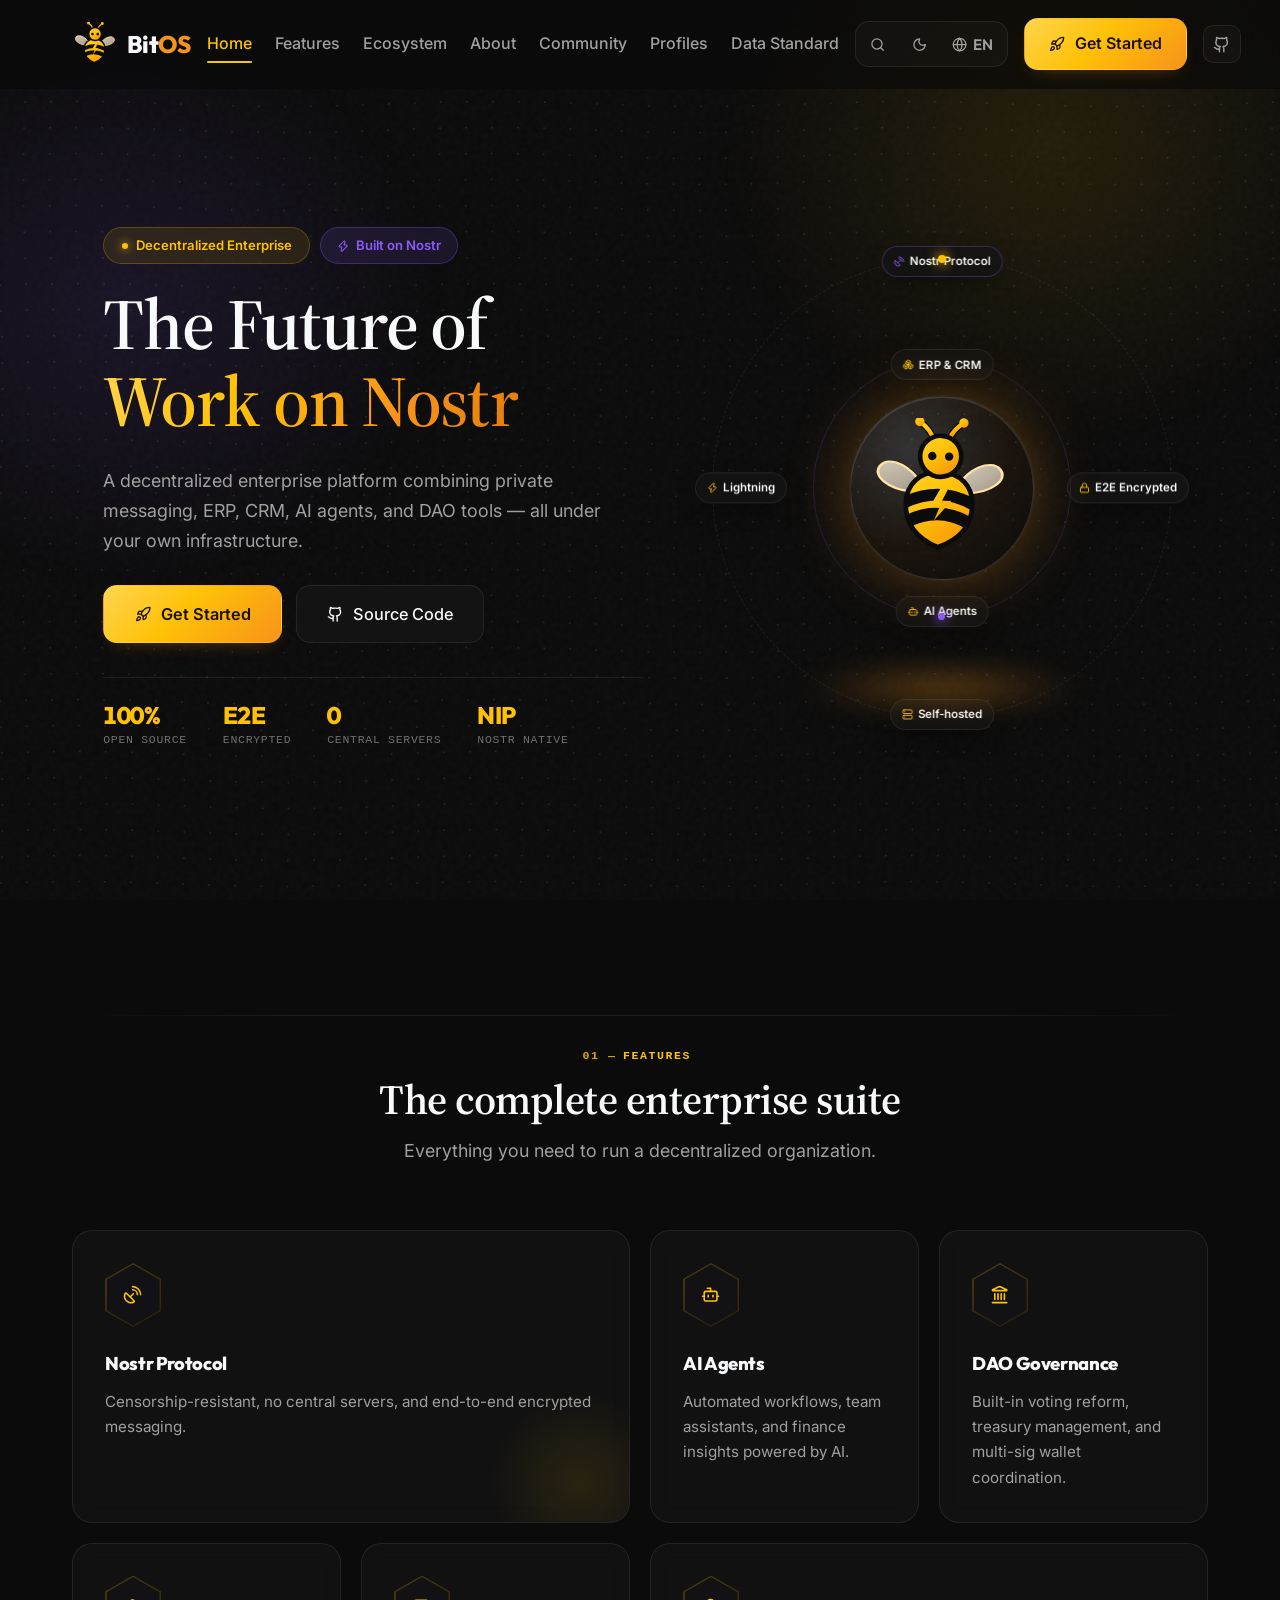
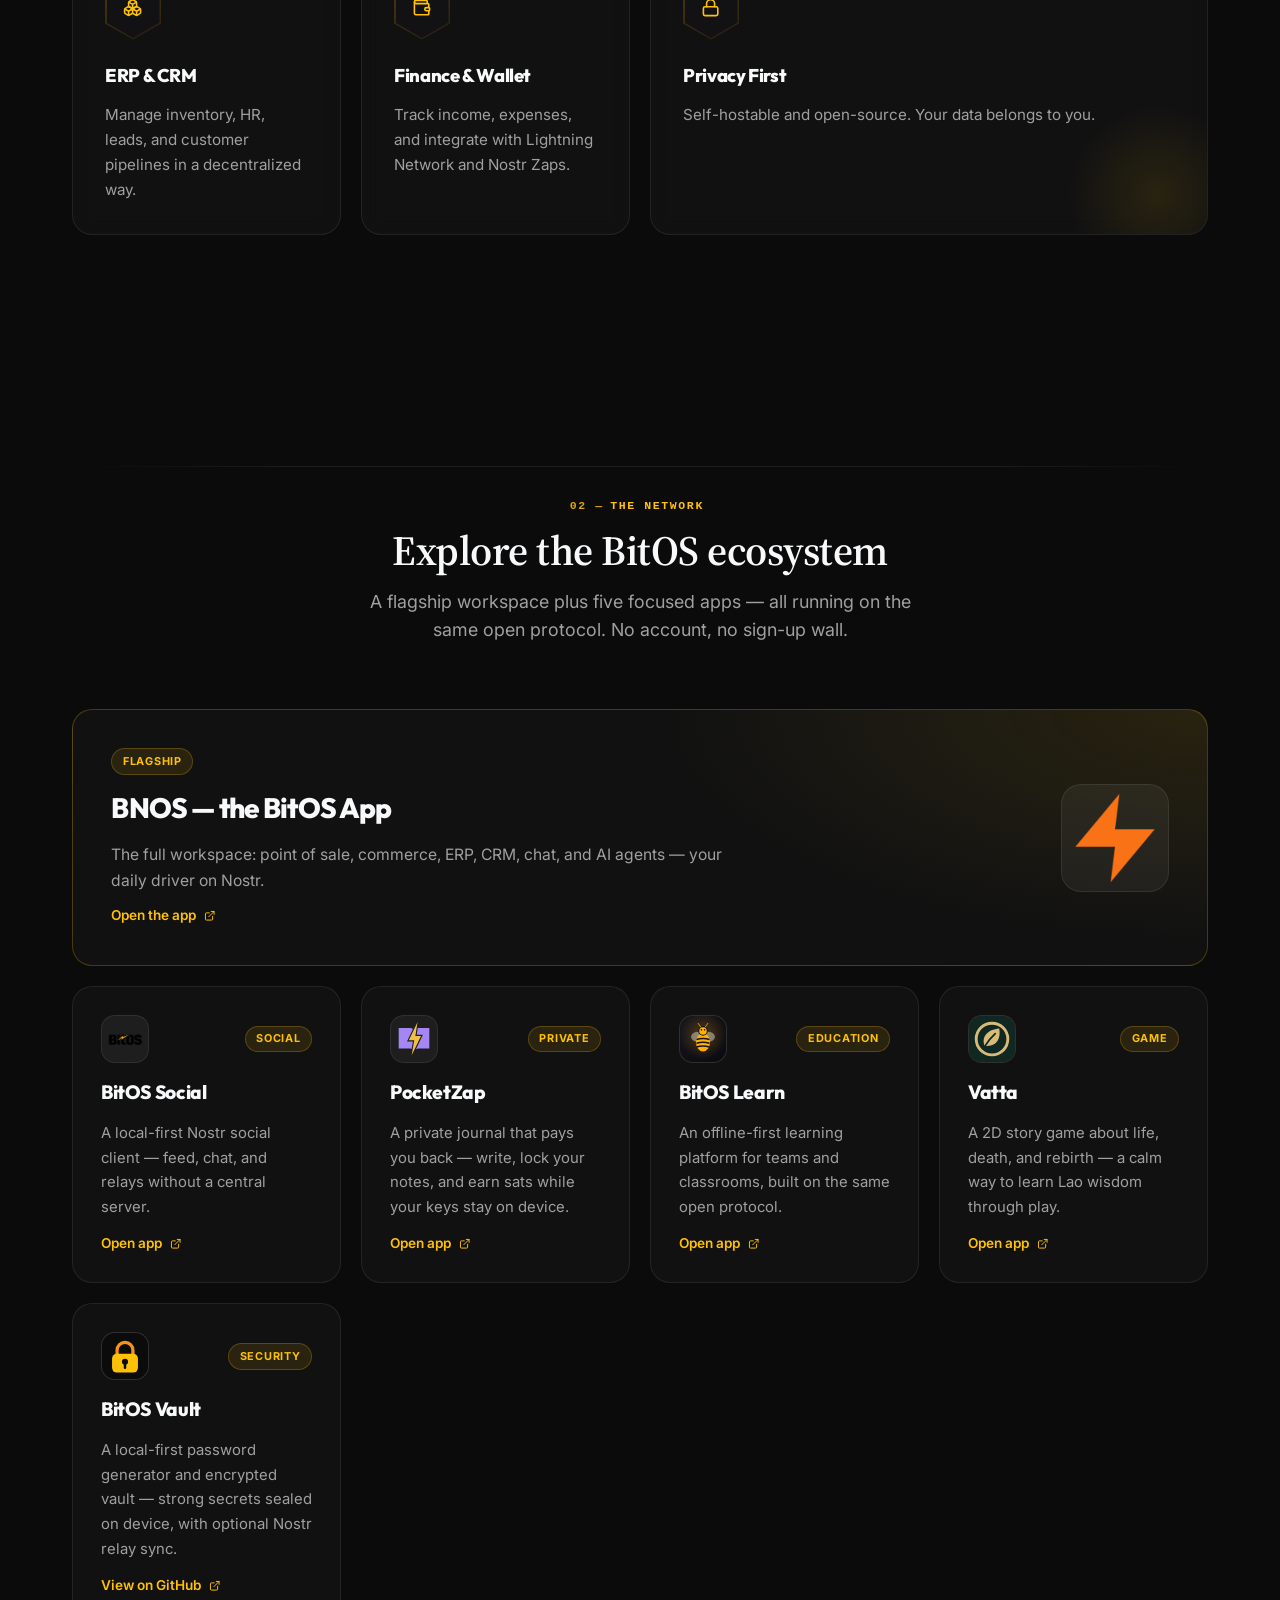
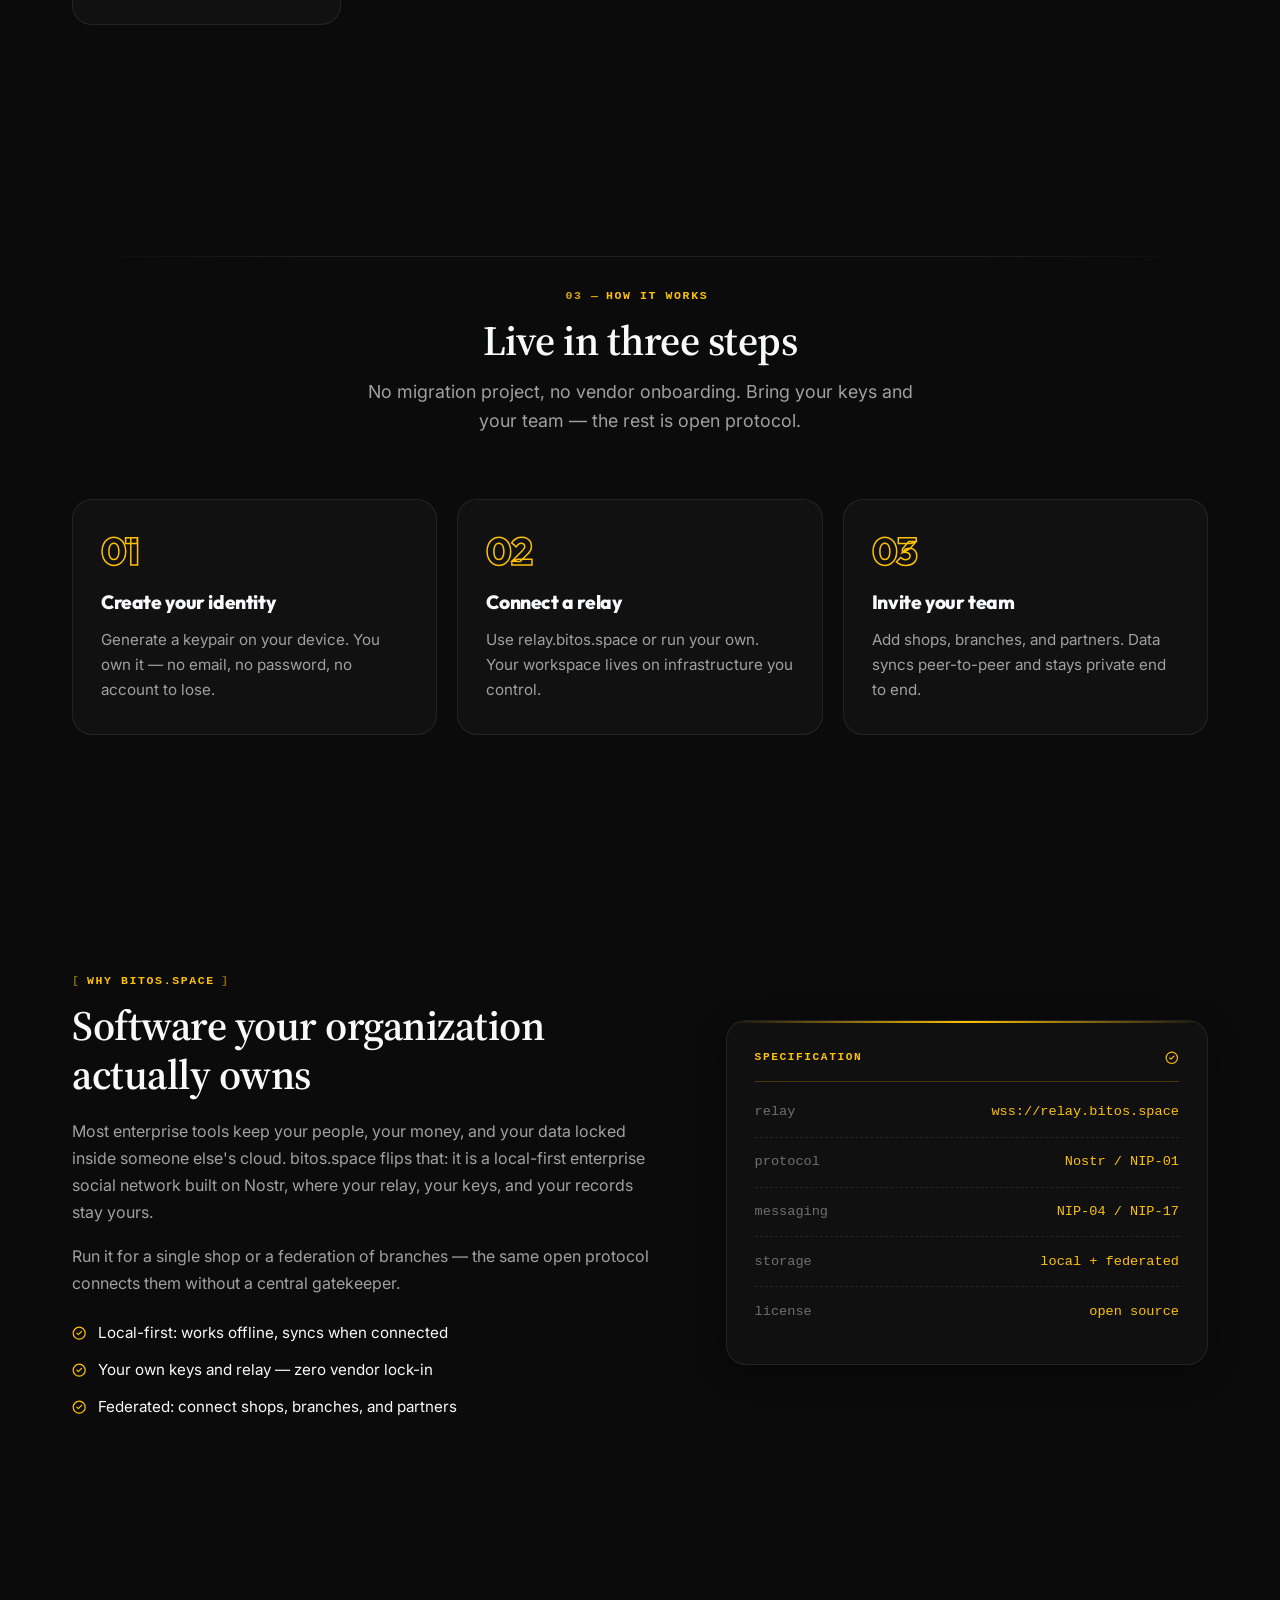
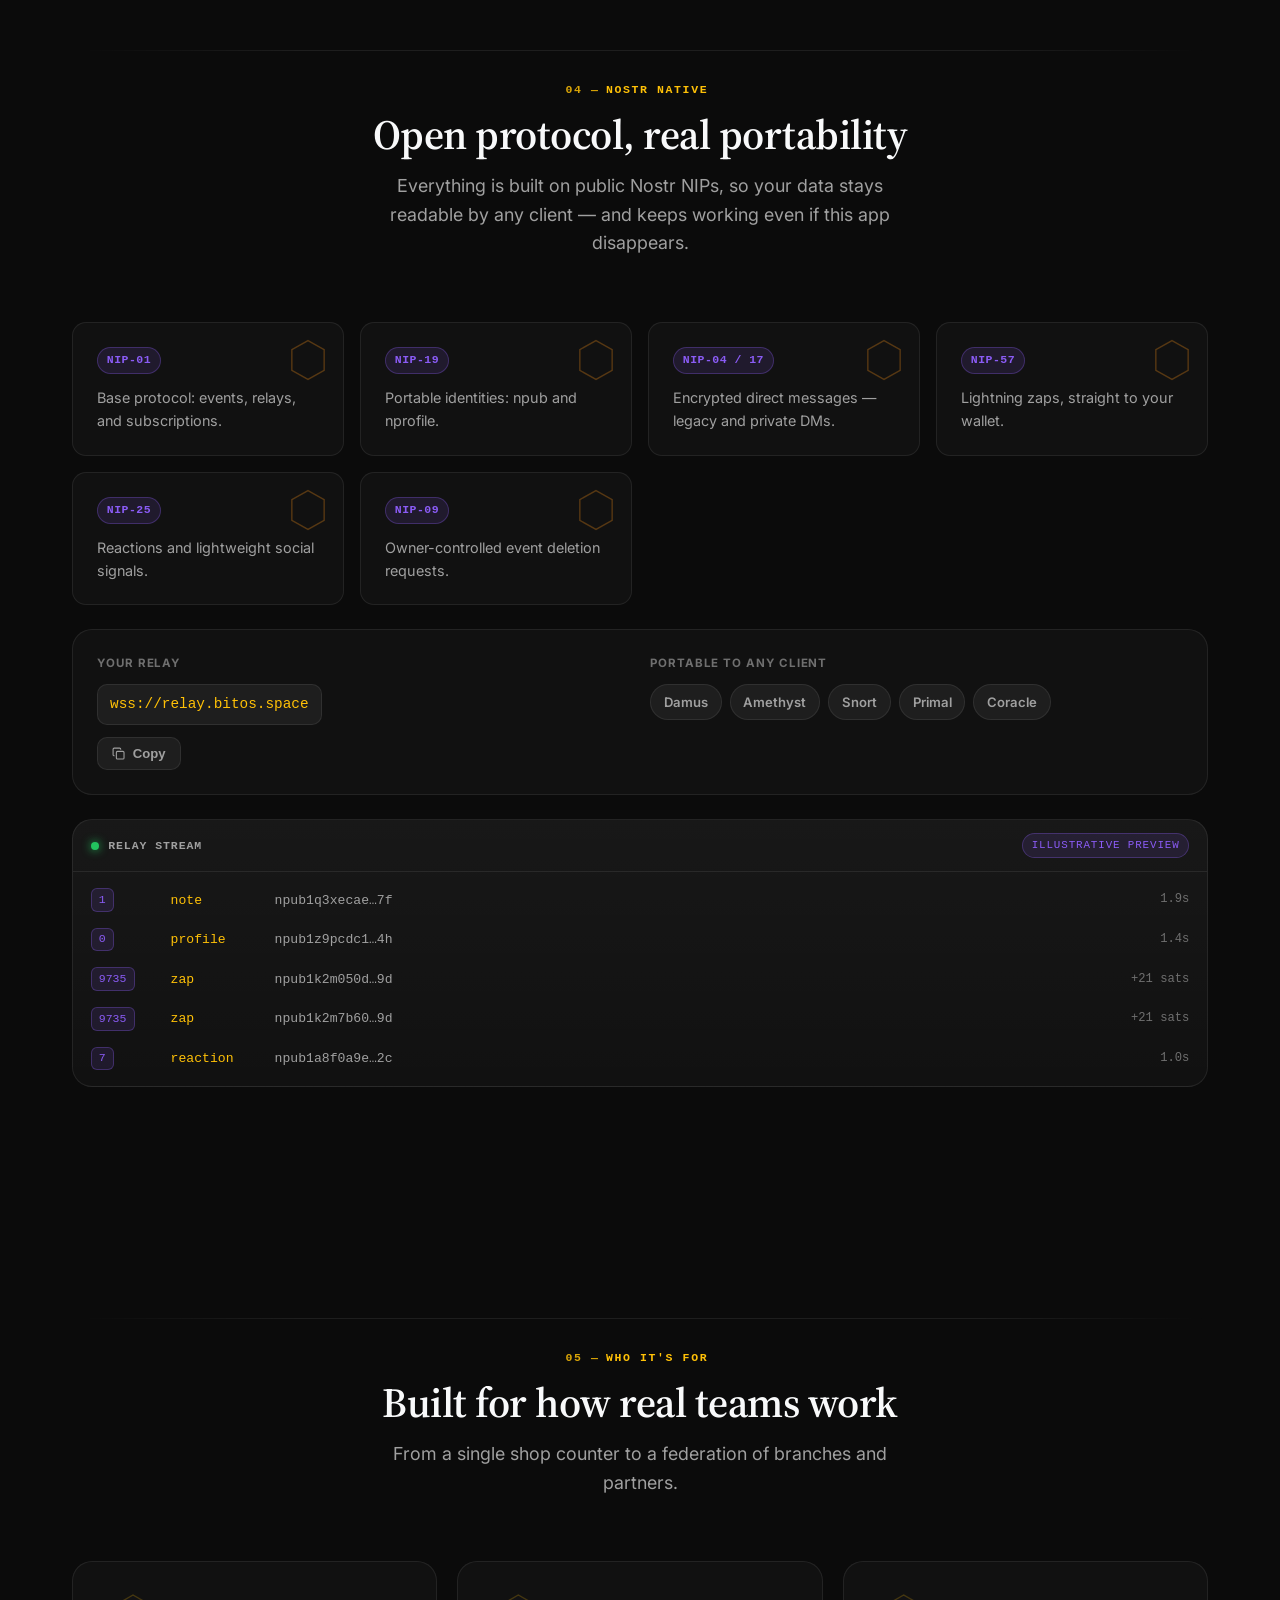
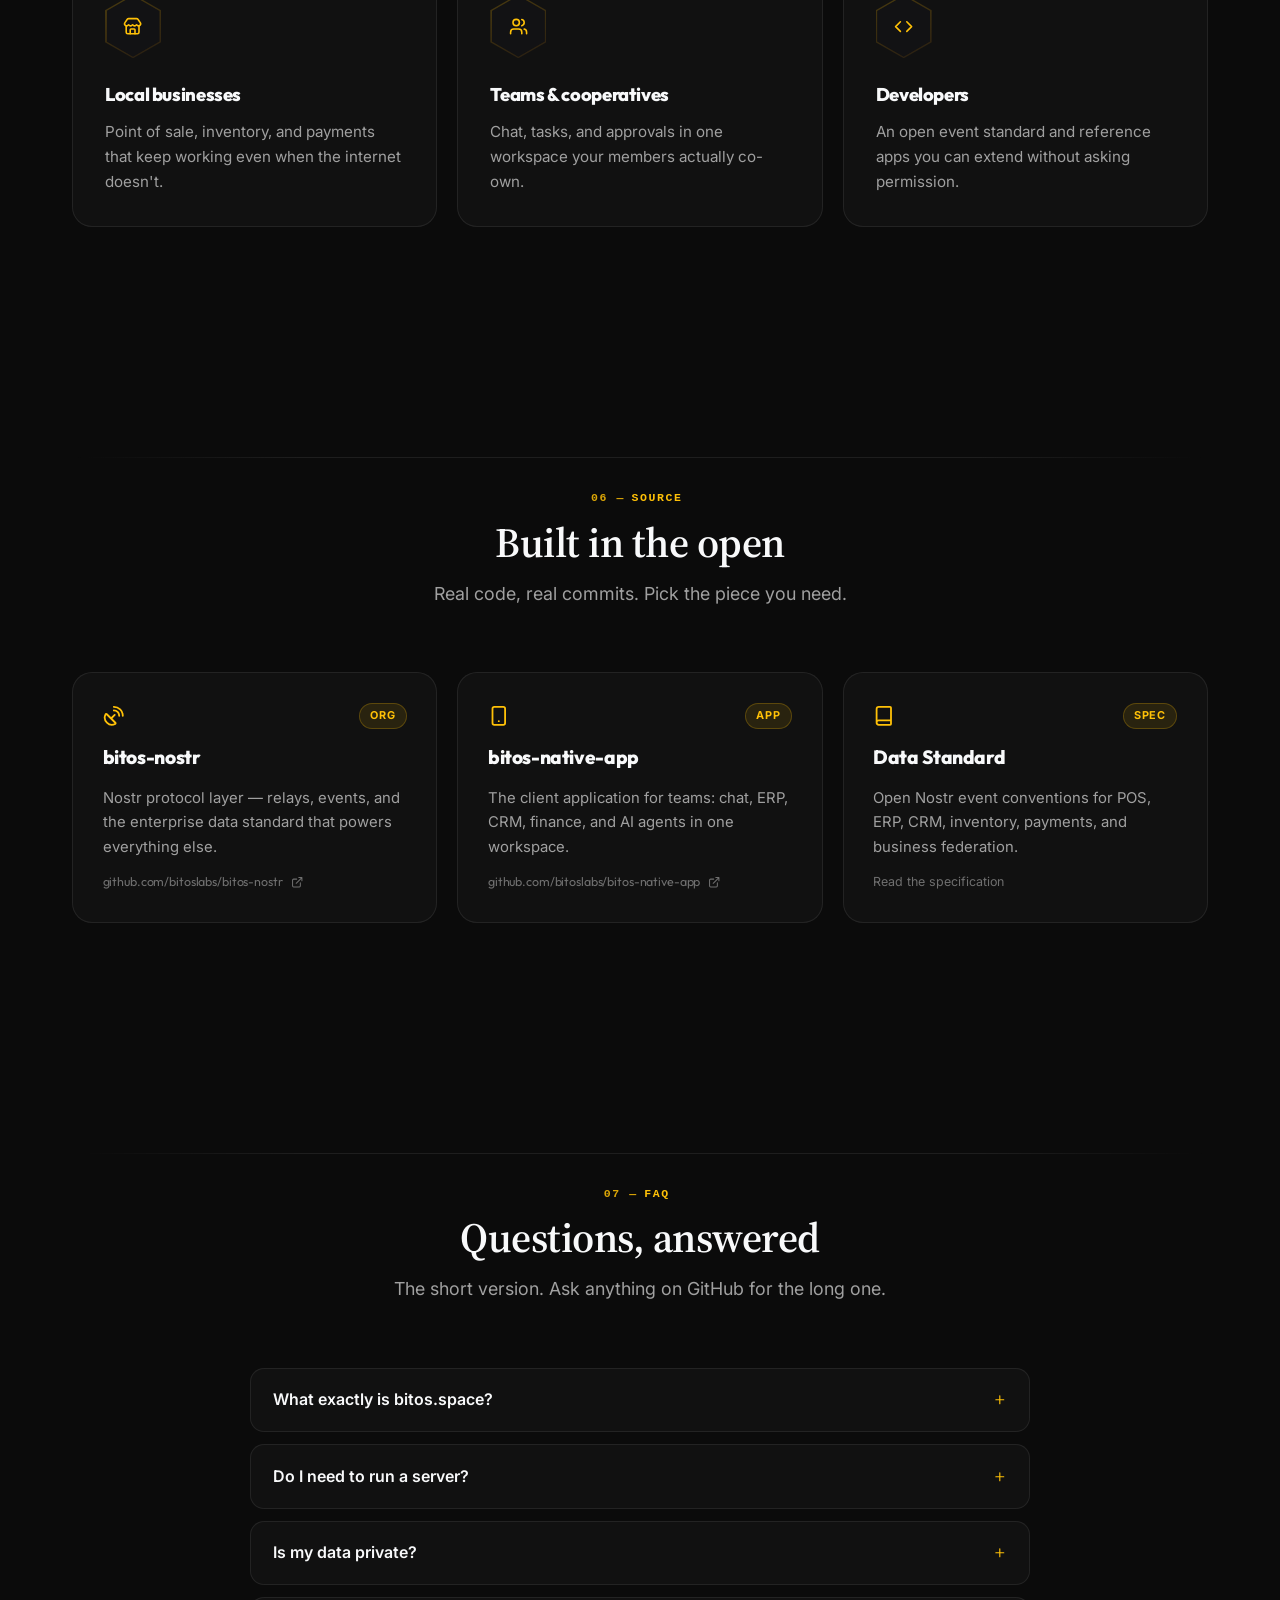
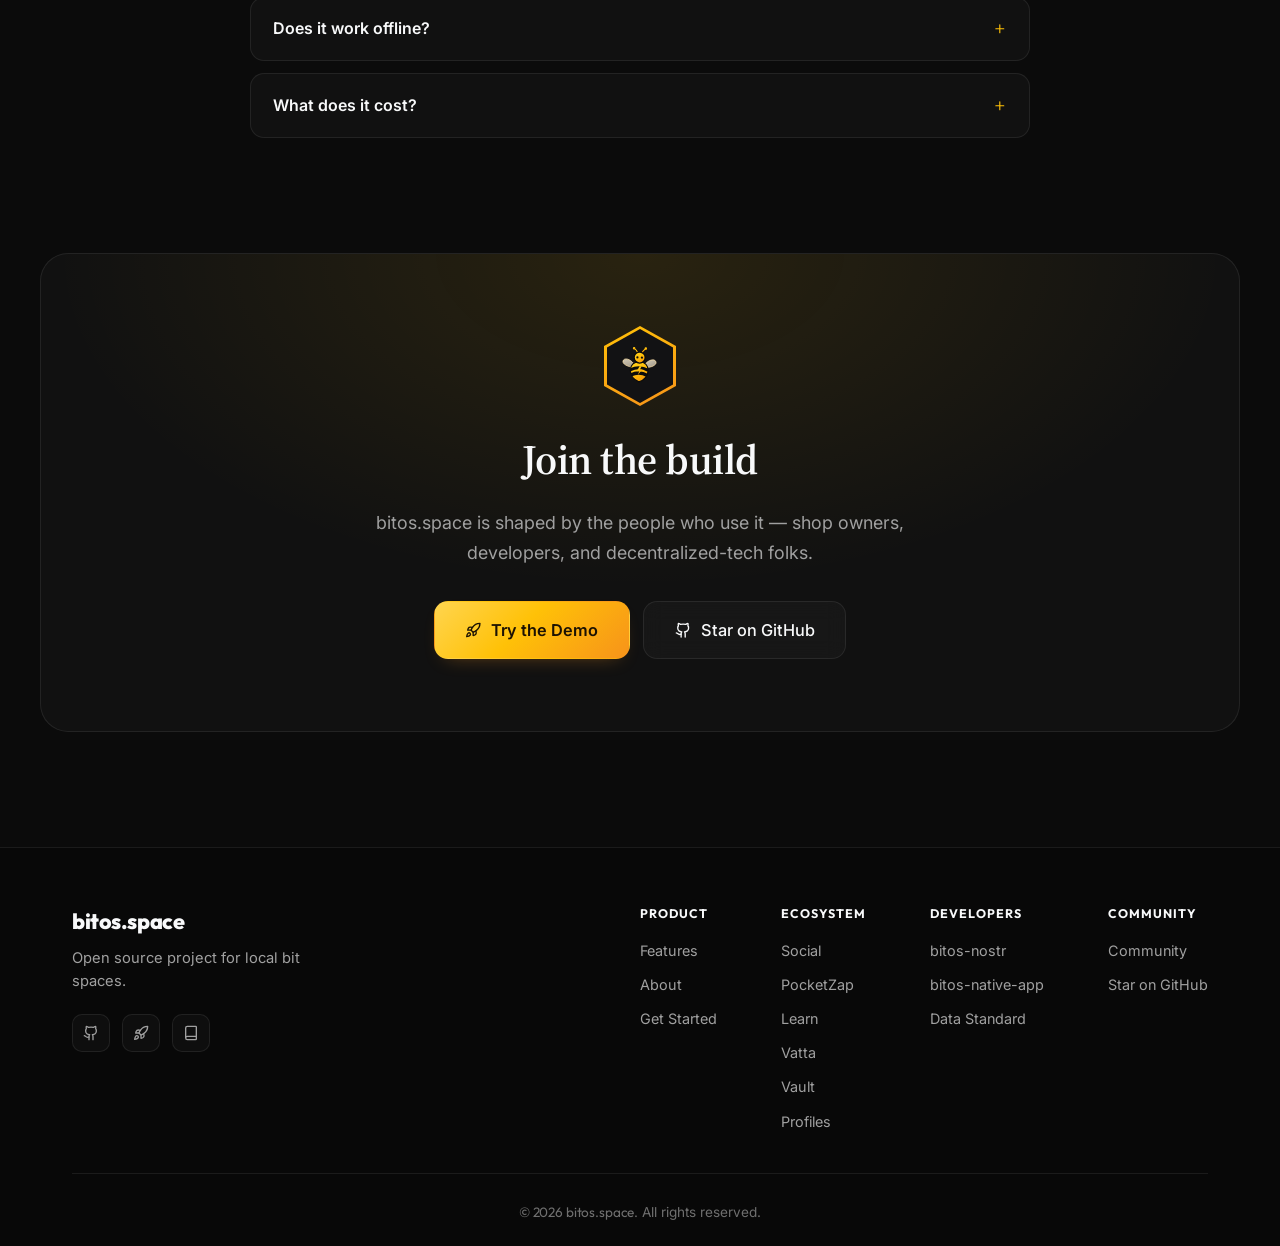
==== commit e732f2cb: "Add credential verification page with synthetic results - Implemented app.js for handling credential" ====
--- a/index.html
+++ b/index.html
@@ -137,6 +137,7 @@
           <a href="#ecosystem" data-i18n="nav_eco">Ecosystem</a>
           <a href="#about" data-i18n="nav_about">About</a>
           <a href="#community" data-i18n="nav_community">Community</a>
+          <a href="p/" data-i18n="nav_profiles">Profiles</a>
           <a href="data-standard.html" data-i18n="nav_data">Data Standard</a>
         </nav>
 
@@ -207,6 +208,7 @@
       <a href="#about" data-i18n="nav_about">About</a>
       <a href="#faq" data-i18n="nav_faq">FAQ</a>
       <a href="#community" data-i18n="nav_community">Community</a>
+      <a href="p/" data-i18n="nav_profiles">Profiles</a>
       <a href="data-standard.html" data-i18n="nav_data">Data Standard</a>
       <a
         href="https://app.bitos.space"
@@ -1073,6 +1075,7 @@
                 rel="noopener"
                 >Vault</a
               >
+              <a href="p/" data-i18n="nav_profiles">Profiles</a>
             </div>
             <div class="footer-col">
               <h4 data-i18n="footer_developers">Developers</h4>
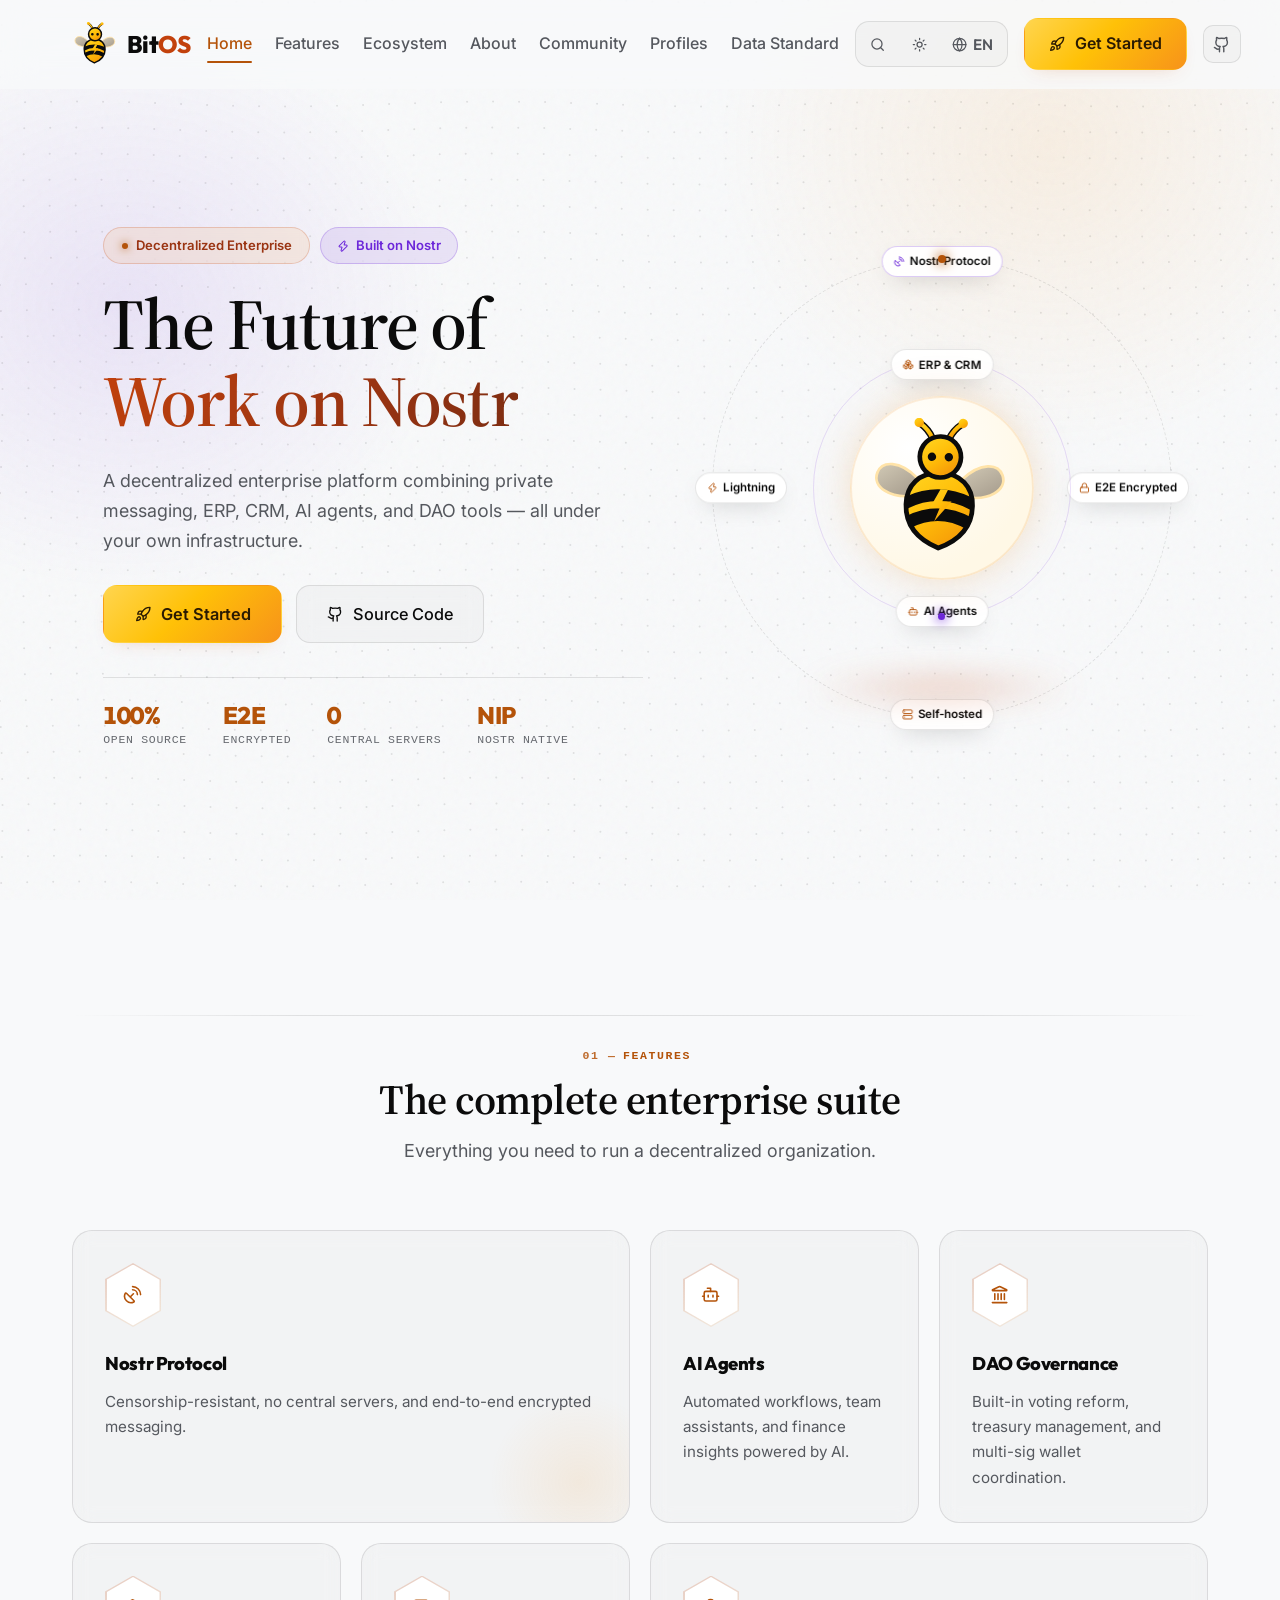
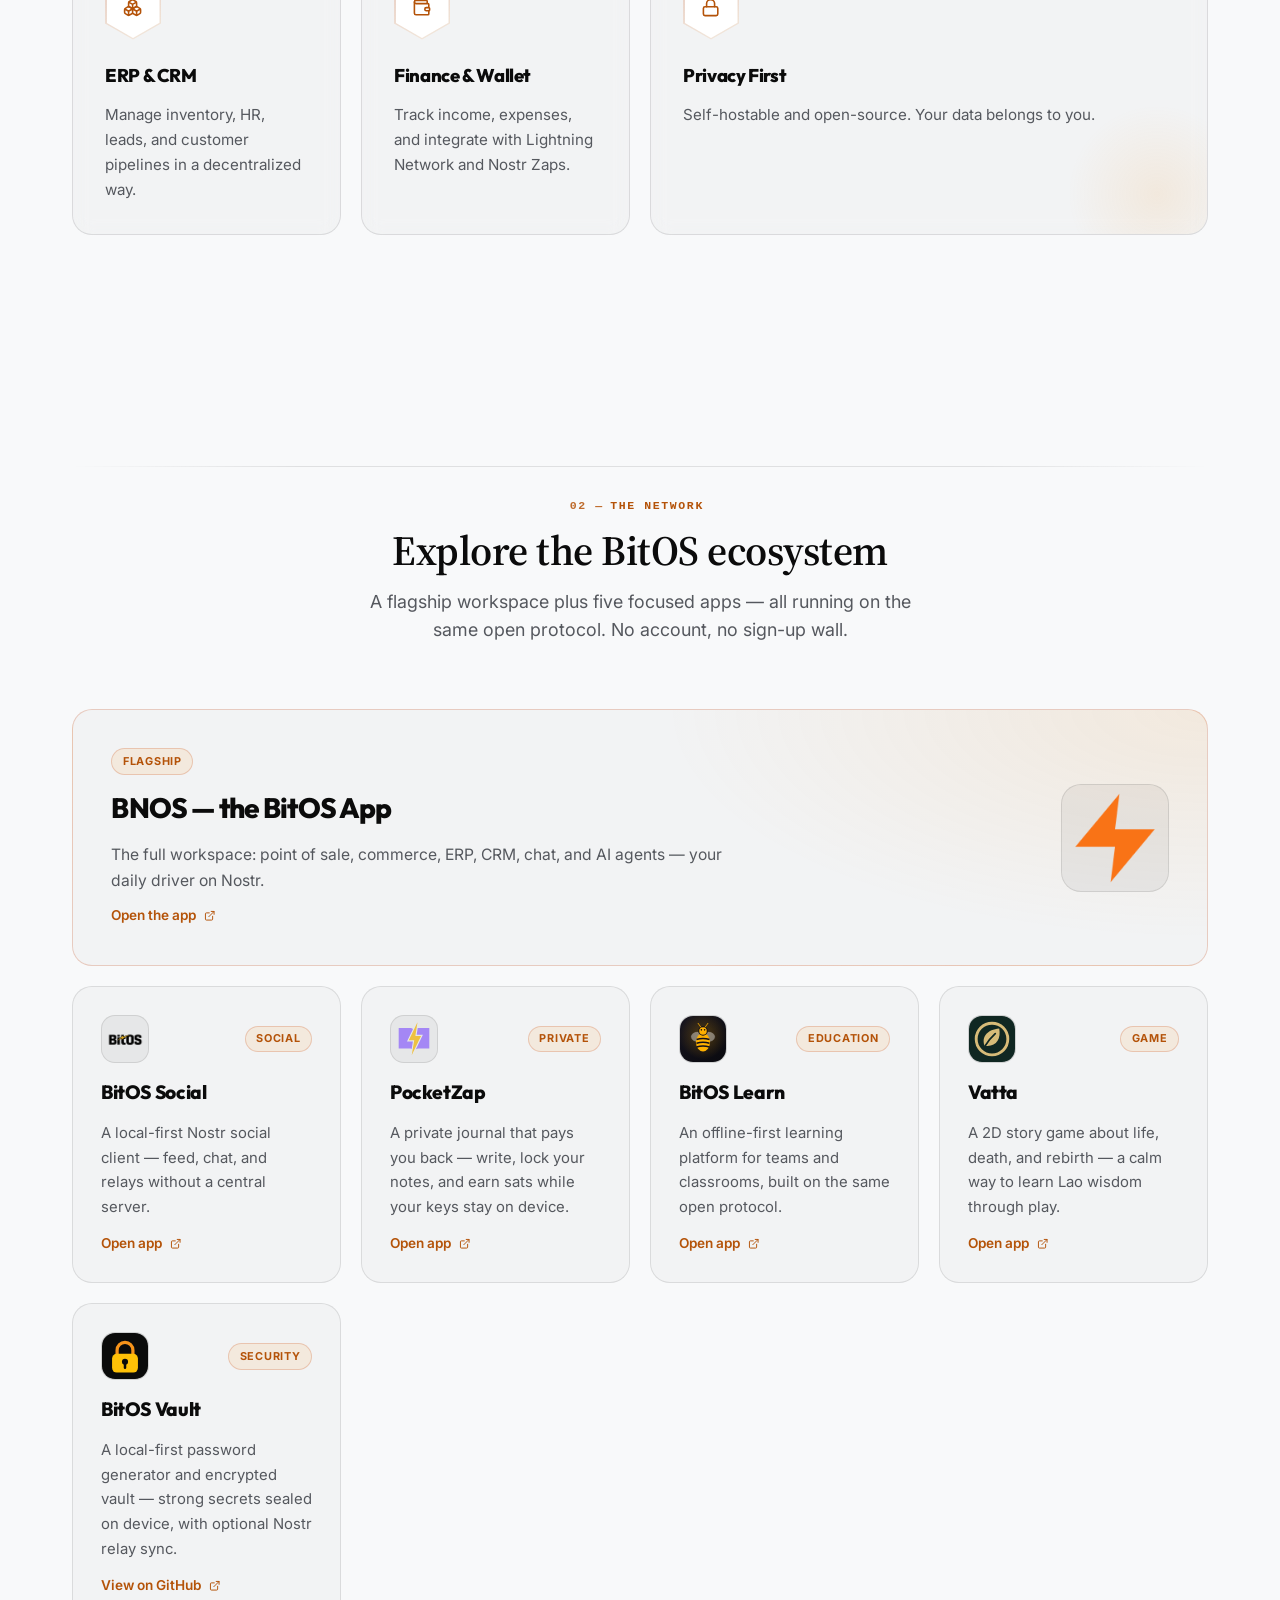
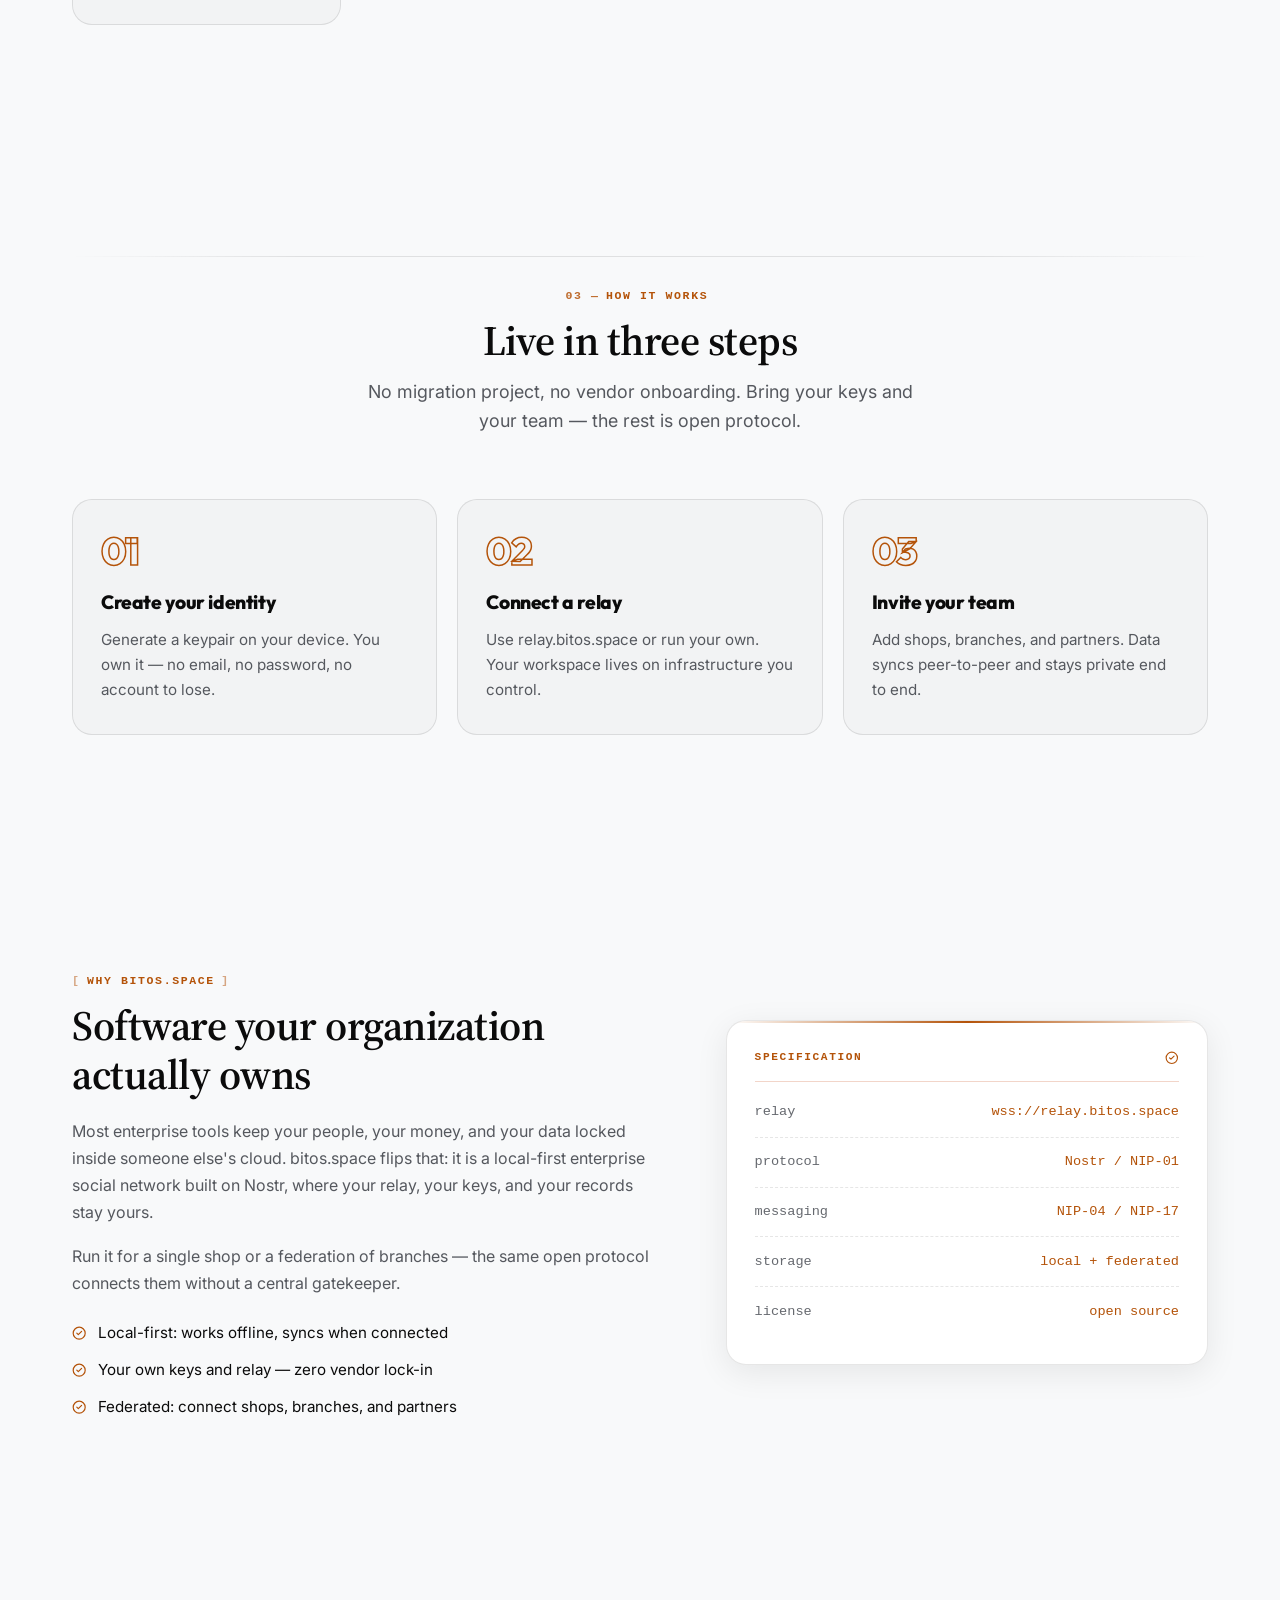
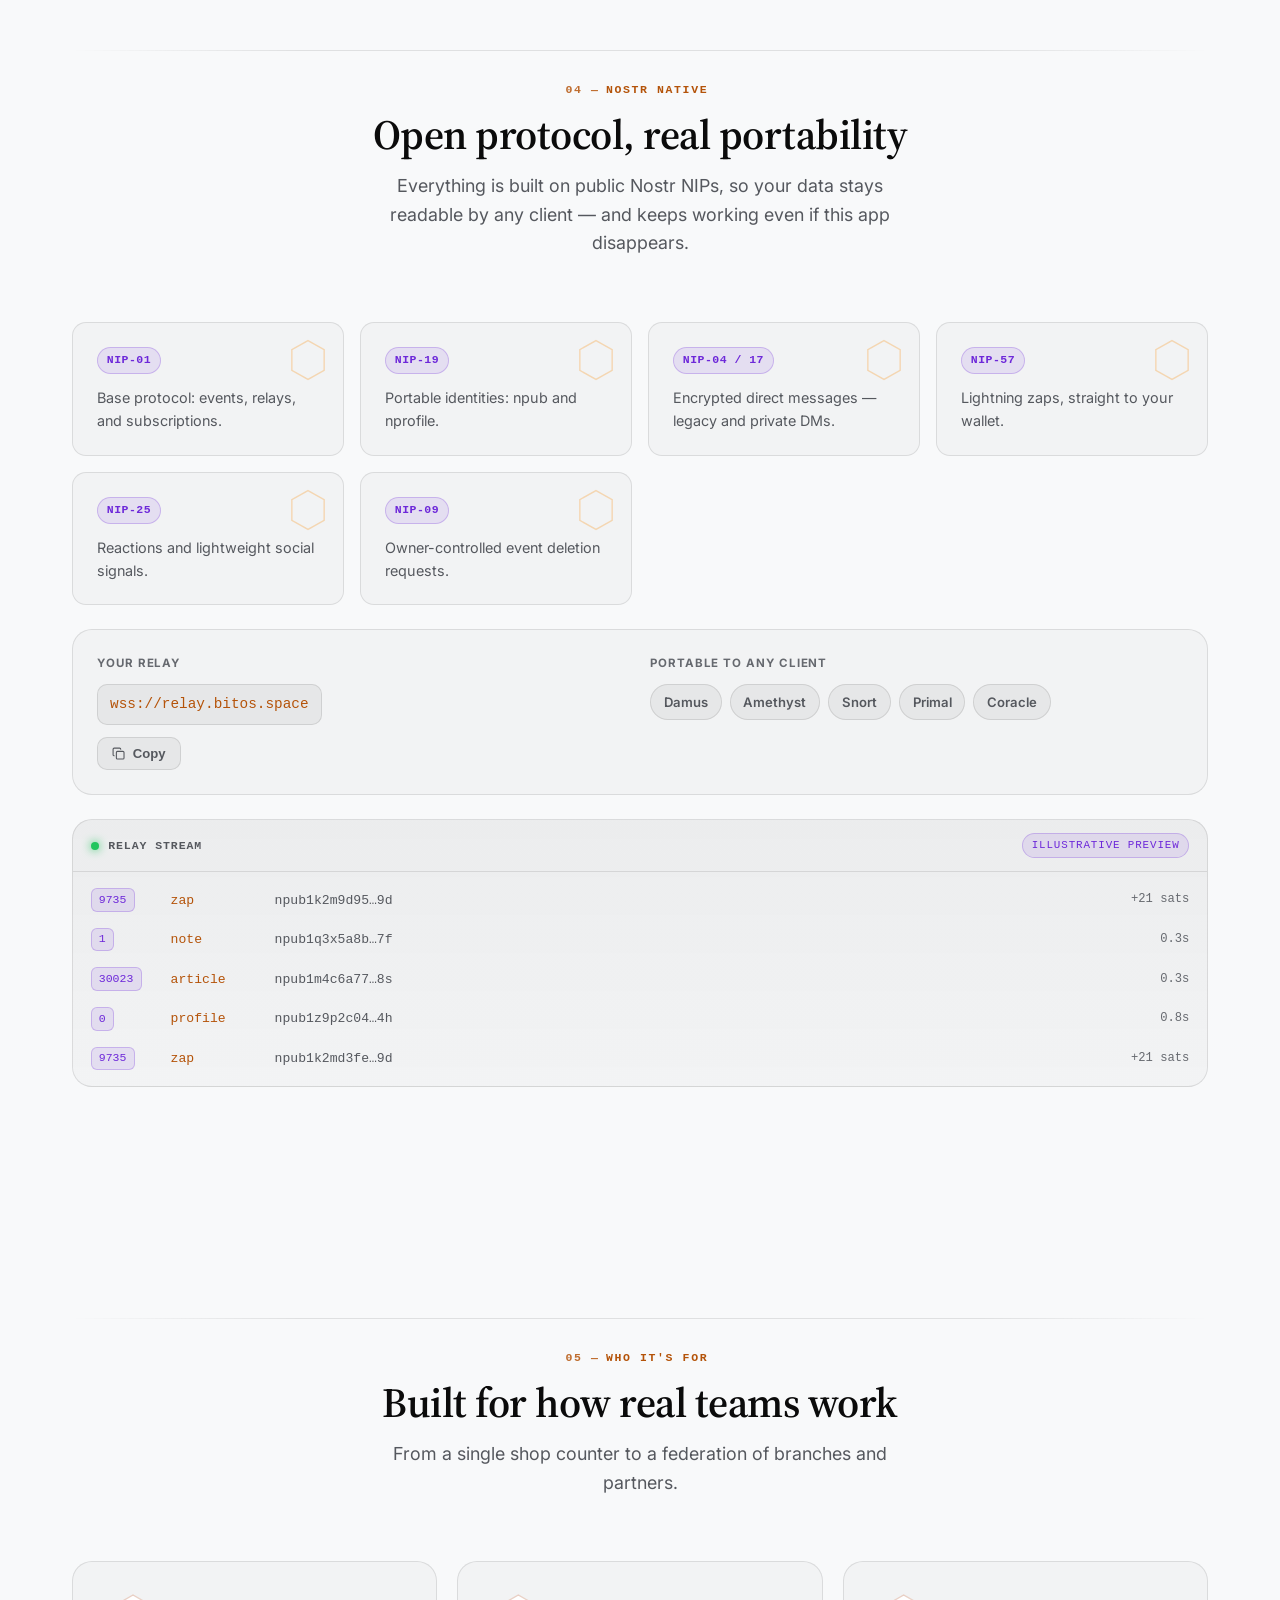
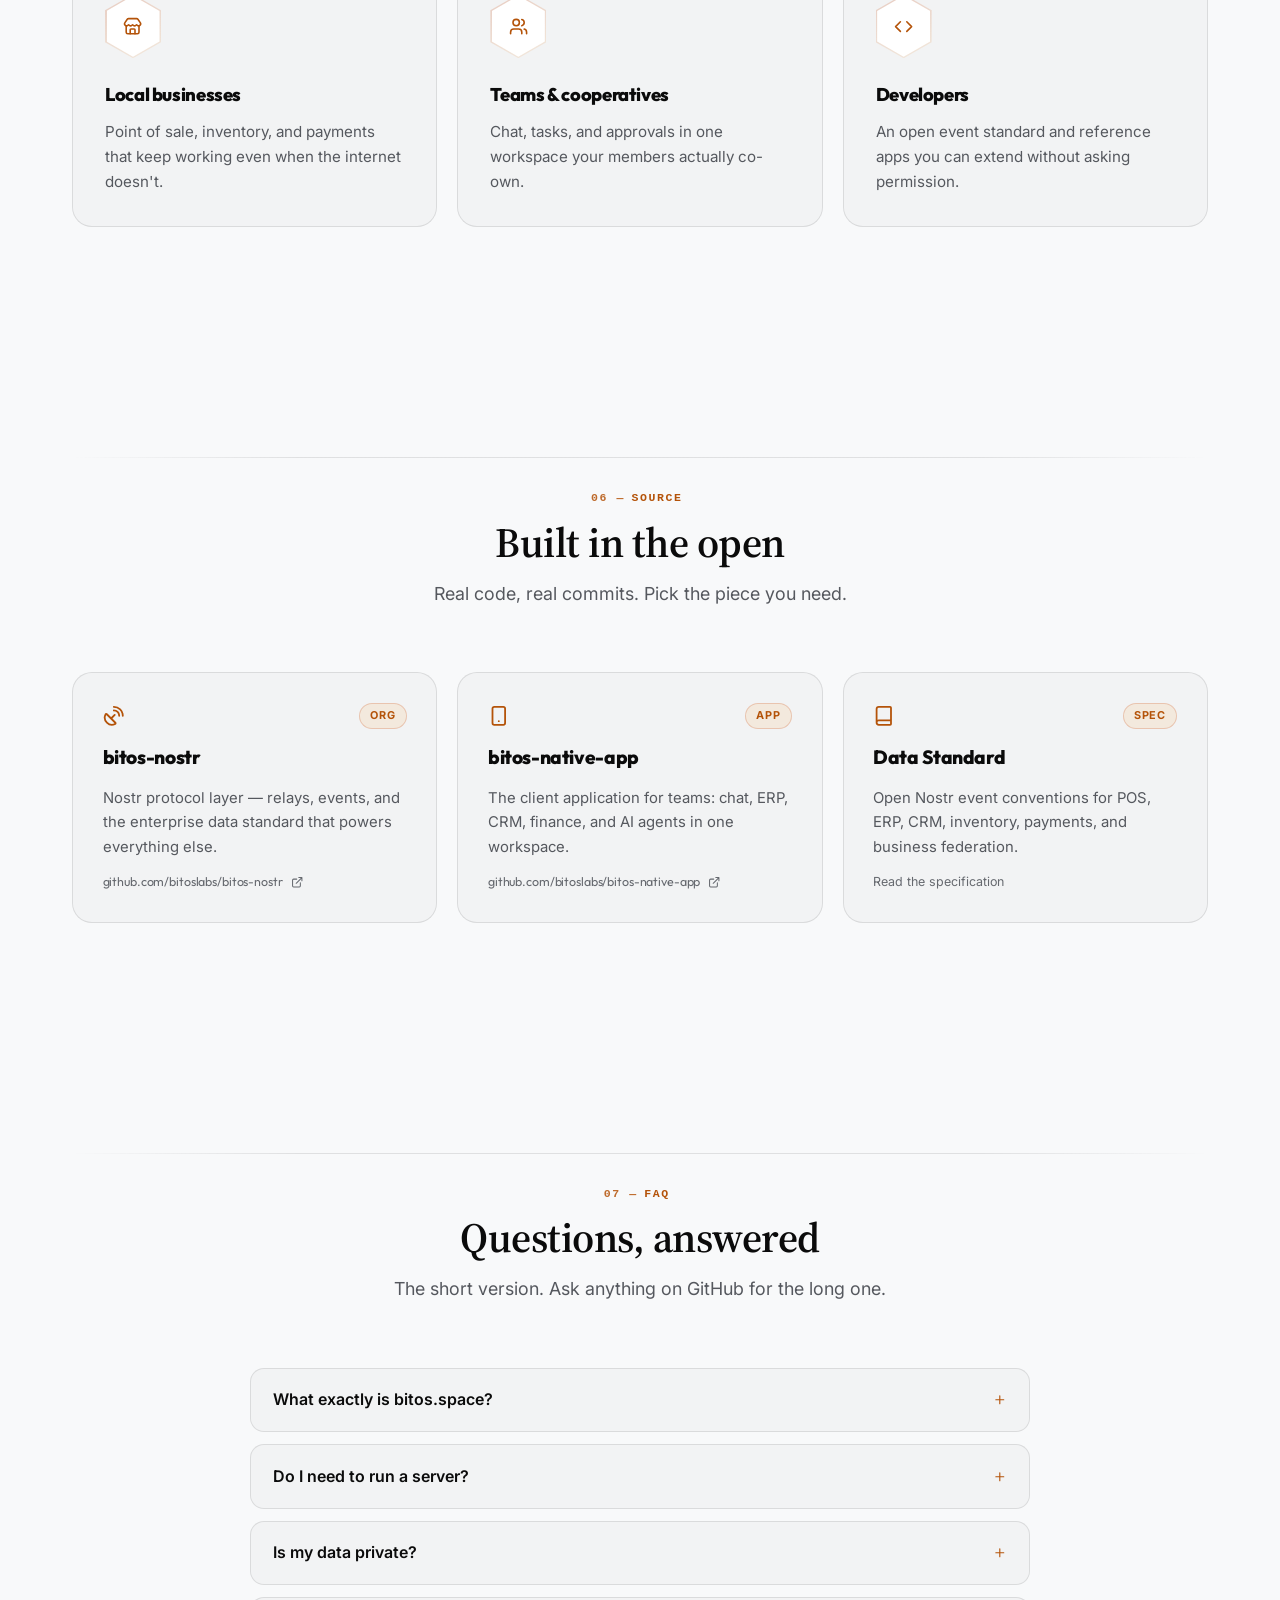
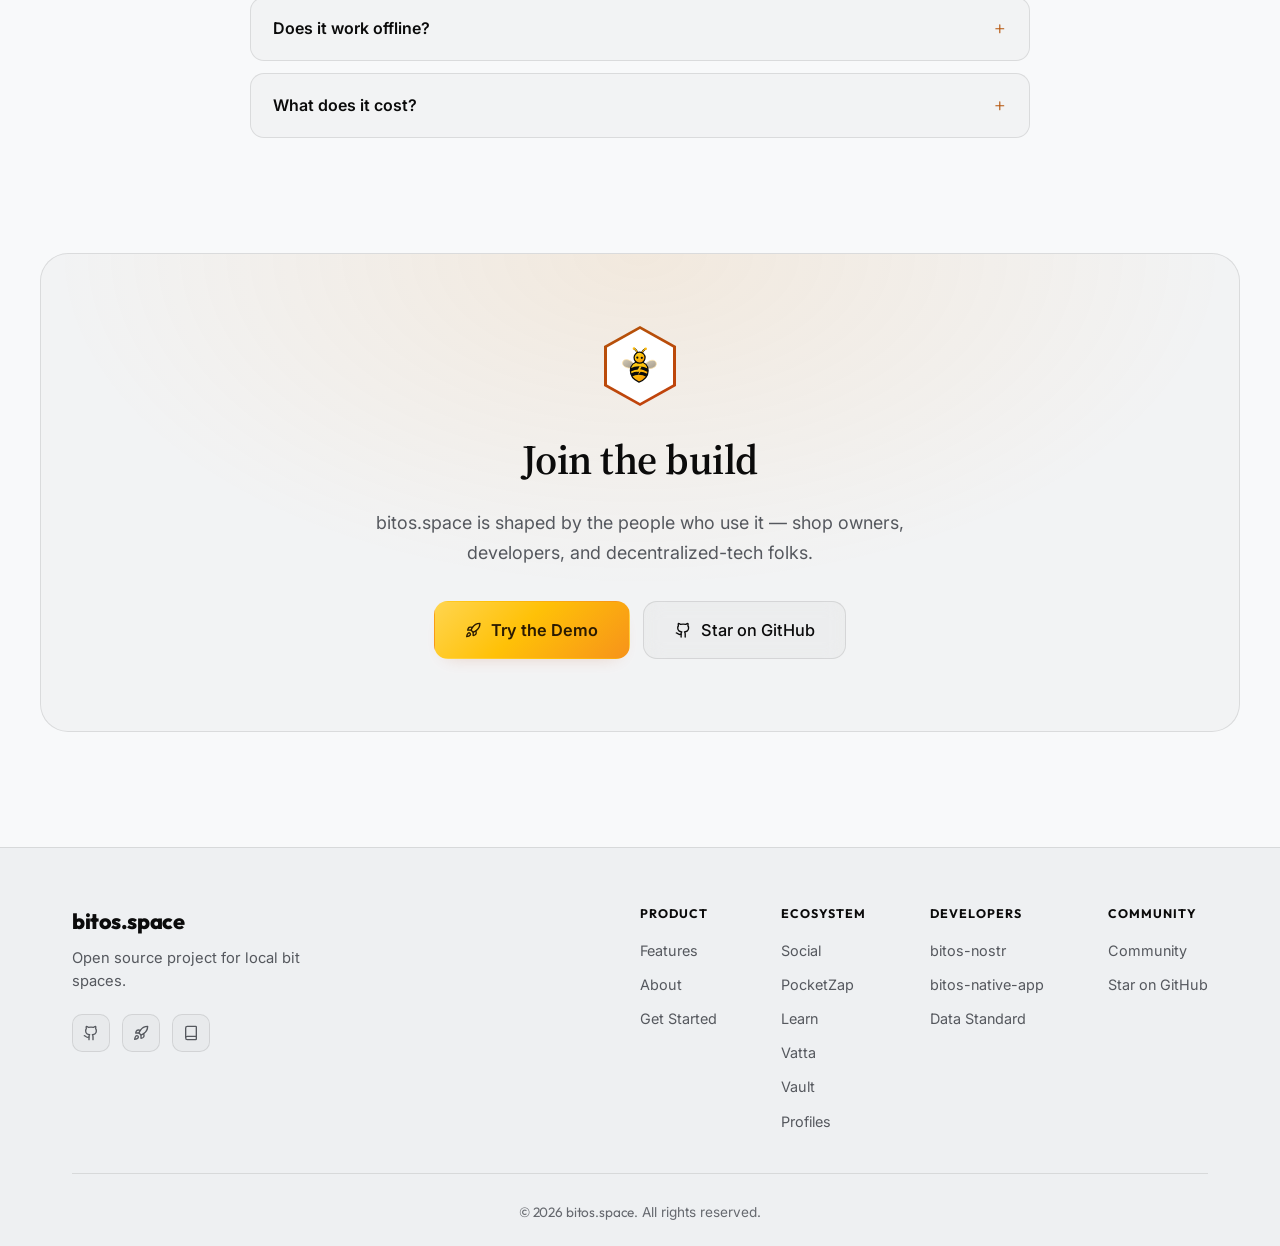
==== commit 02c009f7: "feat: implement theme toggle functionality and improve color scheme support" ====
--- a/index.html
+++ b/index.html
@@ -7,13 +7,19 @@
     <meta
       name="theme-color"
       content="#0b0b0b"
-      media="(prefers-color-scheme: dark)"
+      id="theme-color"
     />
-    <meta
-      name="theme-color"
-      content="#f8f9fa"
-      media="(prefers-color-scheme: light)"
-    />
+    <script>
+      try {
+        const saved = localStorage.getItem("theme");
+        const light =
+          saved === "light" ||
+          (!saved && window.matchMedia("(prefers-color-scheme: light)").matches);
+        if (light) document.documentElement.classList.add("light-mode");
+      } catch {
+        /* storage unavailable */
+      }
+    </script>
     <title>bitos.space - Decentralized Enterprise Network</title>
     <meta
       name="description"
@@ -98,7 +104,7 @@
 
     <!-- Styles -->
     <link rel="stylesheet" href="assets/fonts/stylesheet.css" />
-    <link rel="stylesheet" href="styles.css?v=15" />
+    <link rel="stylesheet" href="styles.css?v=16" />
 
     <!-- title tab icon -->
     <link rel="icon" href="assets/bee.svg" type="image/svg+xml" />
@@ -106,12 +112,6 @@
     <link rel="apple-touch-icon" href="assets/icons/bee-icon-180.png" />
   </head>
   <body>
-    <!-- Theme: dark is the default; restore a saved light preference before paint -->
-    <script>
-      if (localStorage.getItem("theme") === "light") {
-        document.body.classList.add("light-mode");
-      }
-    </script>
     <a class="skip-link" href="#home" data-i18n="skip_link"
       >Skip to content</a
     >
@@ -154,7 +154,7 @@
             <button
               id="theme-toggle"
               class="nav-tool"
-              aria-label="Toggle color theme"
+              aria-label="Switch to light theme"
               title="Toggle theme"
             >
               <svg class="icon" aria-hidden="true"><use href="assets/icons/lucide-sprite.svg#moon"></use></svg>
@@ -1145,6 +1145,6 @@
       </div>
     </div>
 
-    <script src="script.js?v=12"></script>
+    <script src="script.js?v=13"></script>
   </body>
 </html>
--- a/styles.css
+++ b/styles.css
@@ -6,7 +6,7 @@
   --bg-elevated: #121214;
   --text-primary: #f8f9fa;
   --text-secondary: #a0a0a0;
-  --text-muted: #6f6f6f;
+  --text-muted: #8a8a8a;
 
   /* Brand */
   --brand-color: #ffc107;
@@ -51,14 +51,14 @@
   --font-mono: "Menlo", "Monaco", ui-monospace, monospace;
 }
 
-body.light-mode {
+html.light-mode {
   color-scheme: light;
 
   --bg-color: #f8f9fa;
   --bg-elevated: #ffffff;
   --text-primary: #0b0b0b;
   --text-secondary: #55585e;
-  --text-muted: #74777d;
+  --text-muted: #66696f;
 
   --brand-color: #b45309;
   --accent-primary: #c2410c;
@@ -113,6 +113,16 @@
   outline: 2px solid var(--brand-color);
   outline-offset: 3px;
   border-radius: 6px;
+}
+
+::selection {
+  background: rgba(139, 92, 246, 0.35);
+  color: #fff;
+}
+
+html.light-mode ::selection {
+  background: var(--nostr);
+  color: #fff;
 }
 
 body {
@@ -192,7 +202,7 @@
   color: transparent;
 }
 
-body.light-mode .text-gradient {
+html.light-mode .text-gradient {
   background: linear-gradient(120deg, #c2410c 0%, #9a3412 60%, #7c2d12 100%);
   -webkit-background-clip: text;
   -webkit-text-fill-color: transparent;
@@ -370,7 +380,7 @@
   filter: brightness(1.06);
 }
 
-body.light-mode .btn-primary {
+html.light-mode .btn-primary {
   color: #2a1a02;
 }
 
@@ -469,6 +479,10 @@
   top: 1rem;
 }
 
+html.light-mode .skip-link {
+  color: #ffffff;
+}
+
 /* Hero Section */
 .hero-section {
   padding-top: 148px;
@@ -548,6 +562,10 @@
   border-radius: 50%;
   background: var(--brand-color);
   box-shadow: 0 0 8px var(--brand-color);
+}
+
+html.light-mode .badge-new {
+  color: #9a3412;
 }
 
 .hero-badges {
@@ -641,7 +659,7 @@
   animation: float 7s cubic-bezier(0.4, 0, 0.2, 1) infinite;
 }
 
-body.light-mode .orb__core {
+html.light-mode .orb__core {
   background: radial-gradient(
     circle at 32% 28%,
     #ffffff,
@@ -660,13 +678,13 @@
   filter: invert(1) hue-rotate(180deg) brightness(1.2);
 }
 
-body.light-mode .orb__core img {
+html.light-mode .orb__core img {
   filter: none;
 }
 
 /* Animated bee mascot (assets/bee-animated.svg) — keep brand colours, no invert */
 .orb__core img.bee-logo,
-body.light-mode .orb__core img.bee-logo {
+html.light-mode .orb__core img.bee-logo {
   width: 82%;
   height: 82%;
   filter: none;
@@ -690,7 +708,7 @@
   animation: spin 30s linear infinite reverse;
 }
 
-body.light-mode .orb__ring--inner {
+html.light-mode .orb__ring--inner {
   border-color: rgba(109, 40, 217, 0.14);
 }
 
@@ -713,7 +731,7 @@
   animation: spin 44s linear infinite reverse;
 }
 
-body.light-mode .chip {
+html.light-mode .chip {
   background: rgba(255, 255, 255, 0.92);
   box-shadow: 0 8px 24px -10px rgba(0, 0, 0, 0.25);
 }
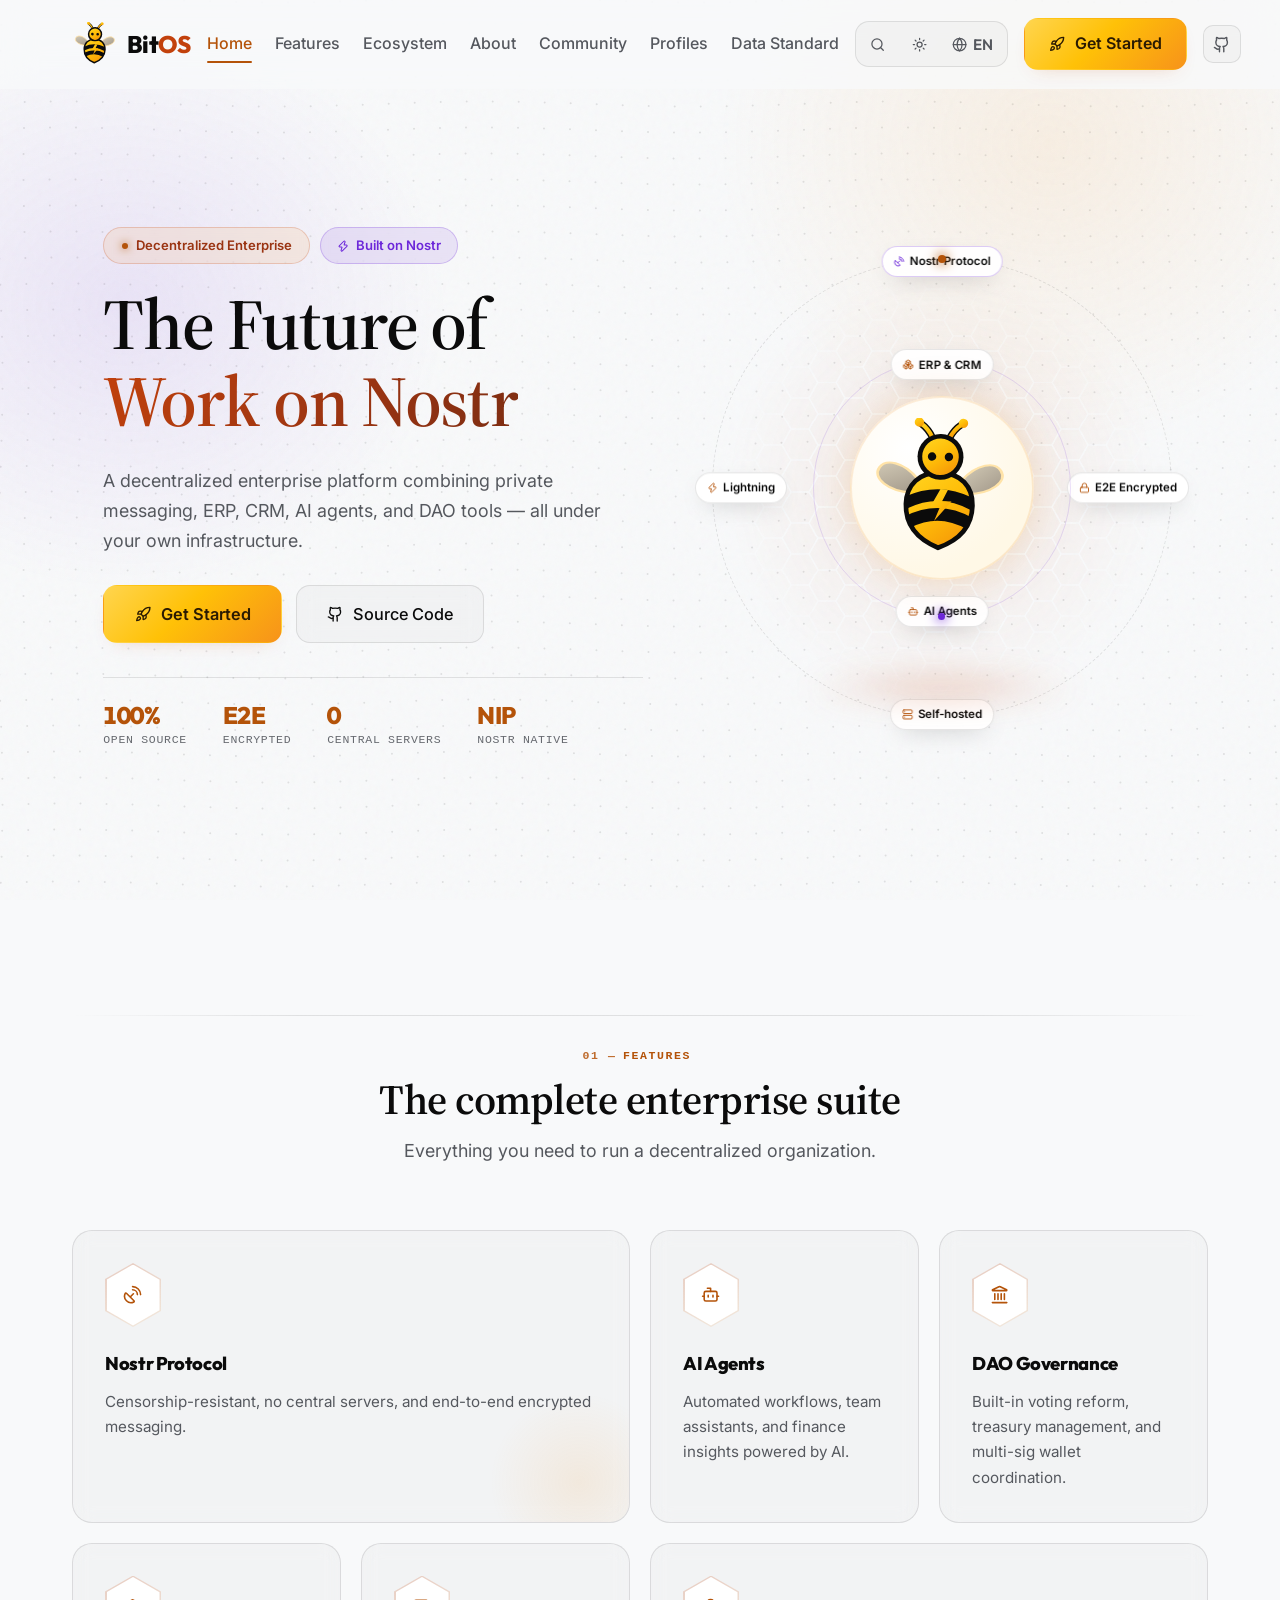
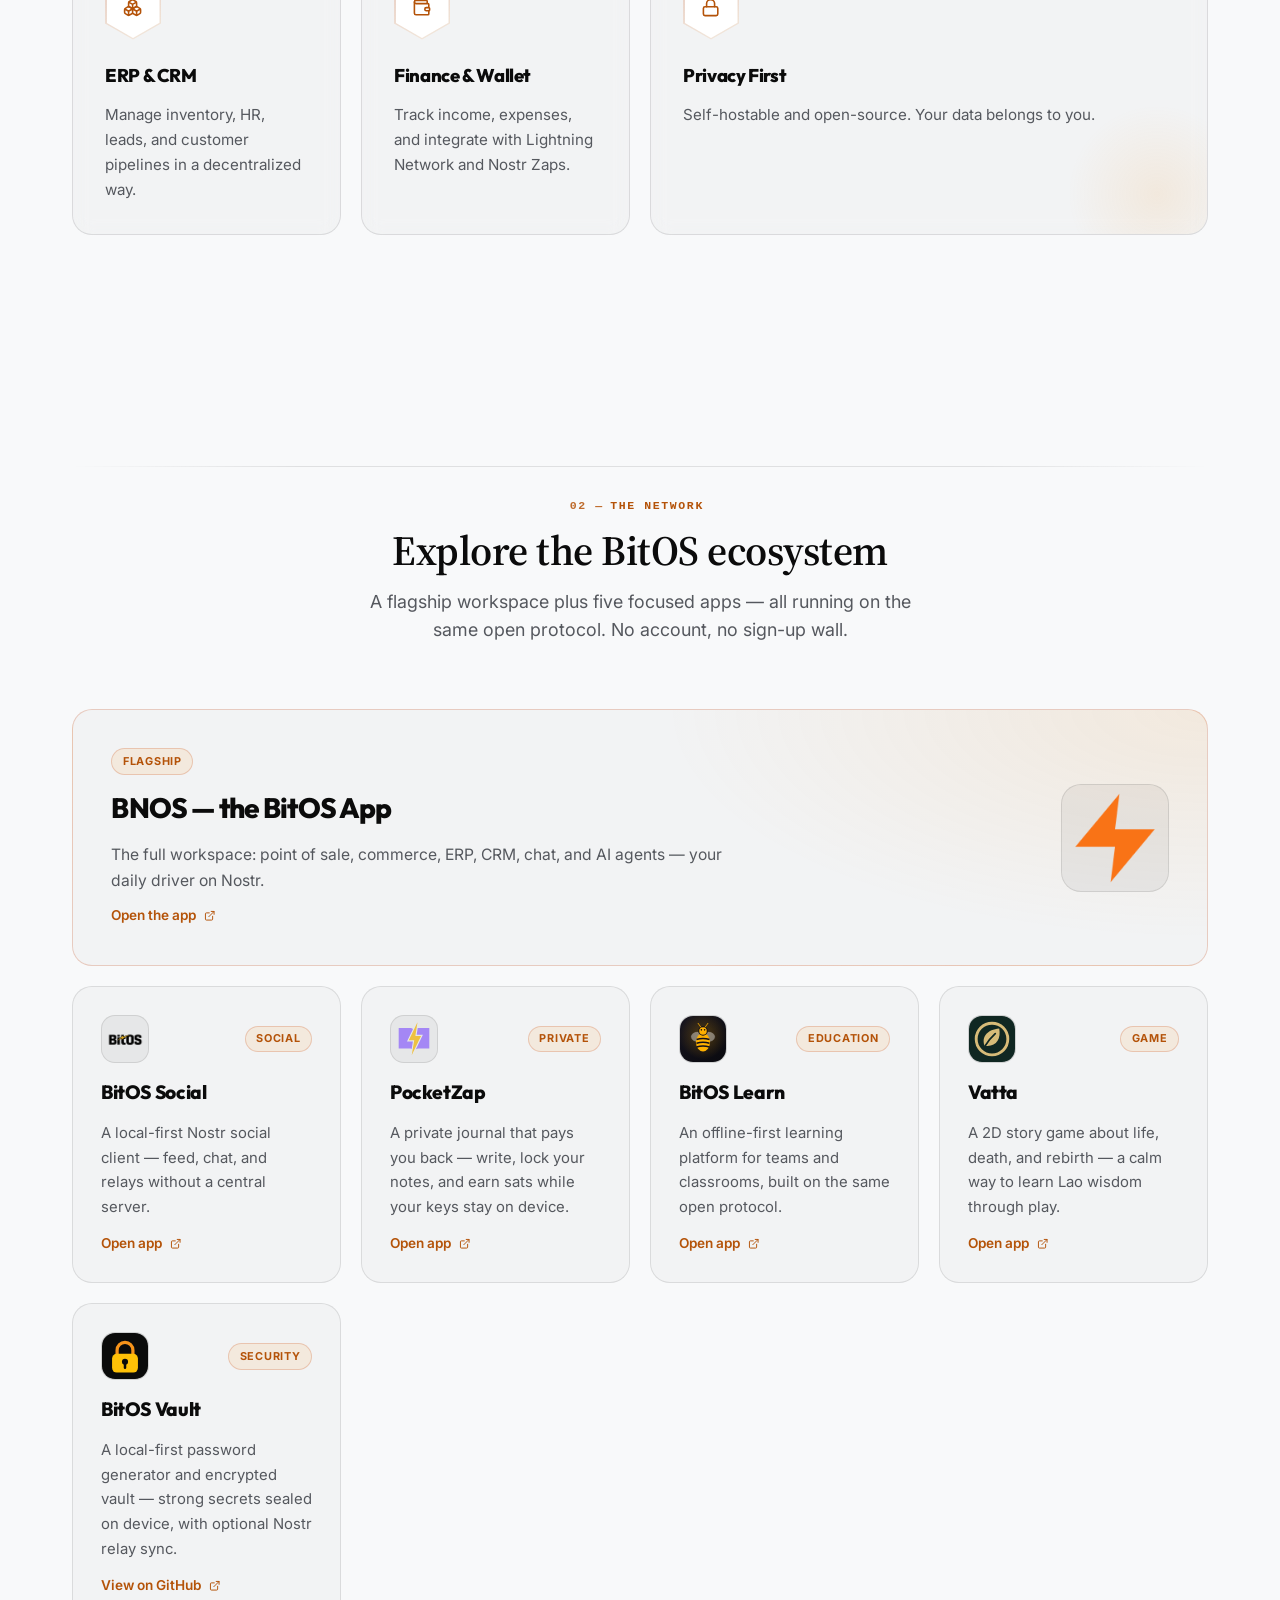
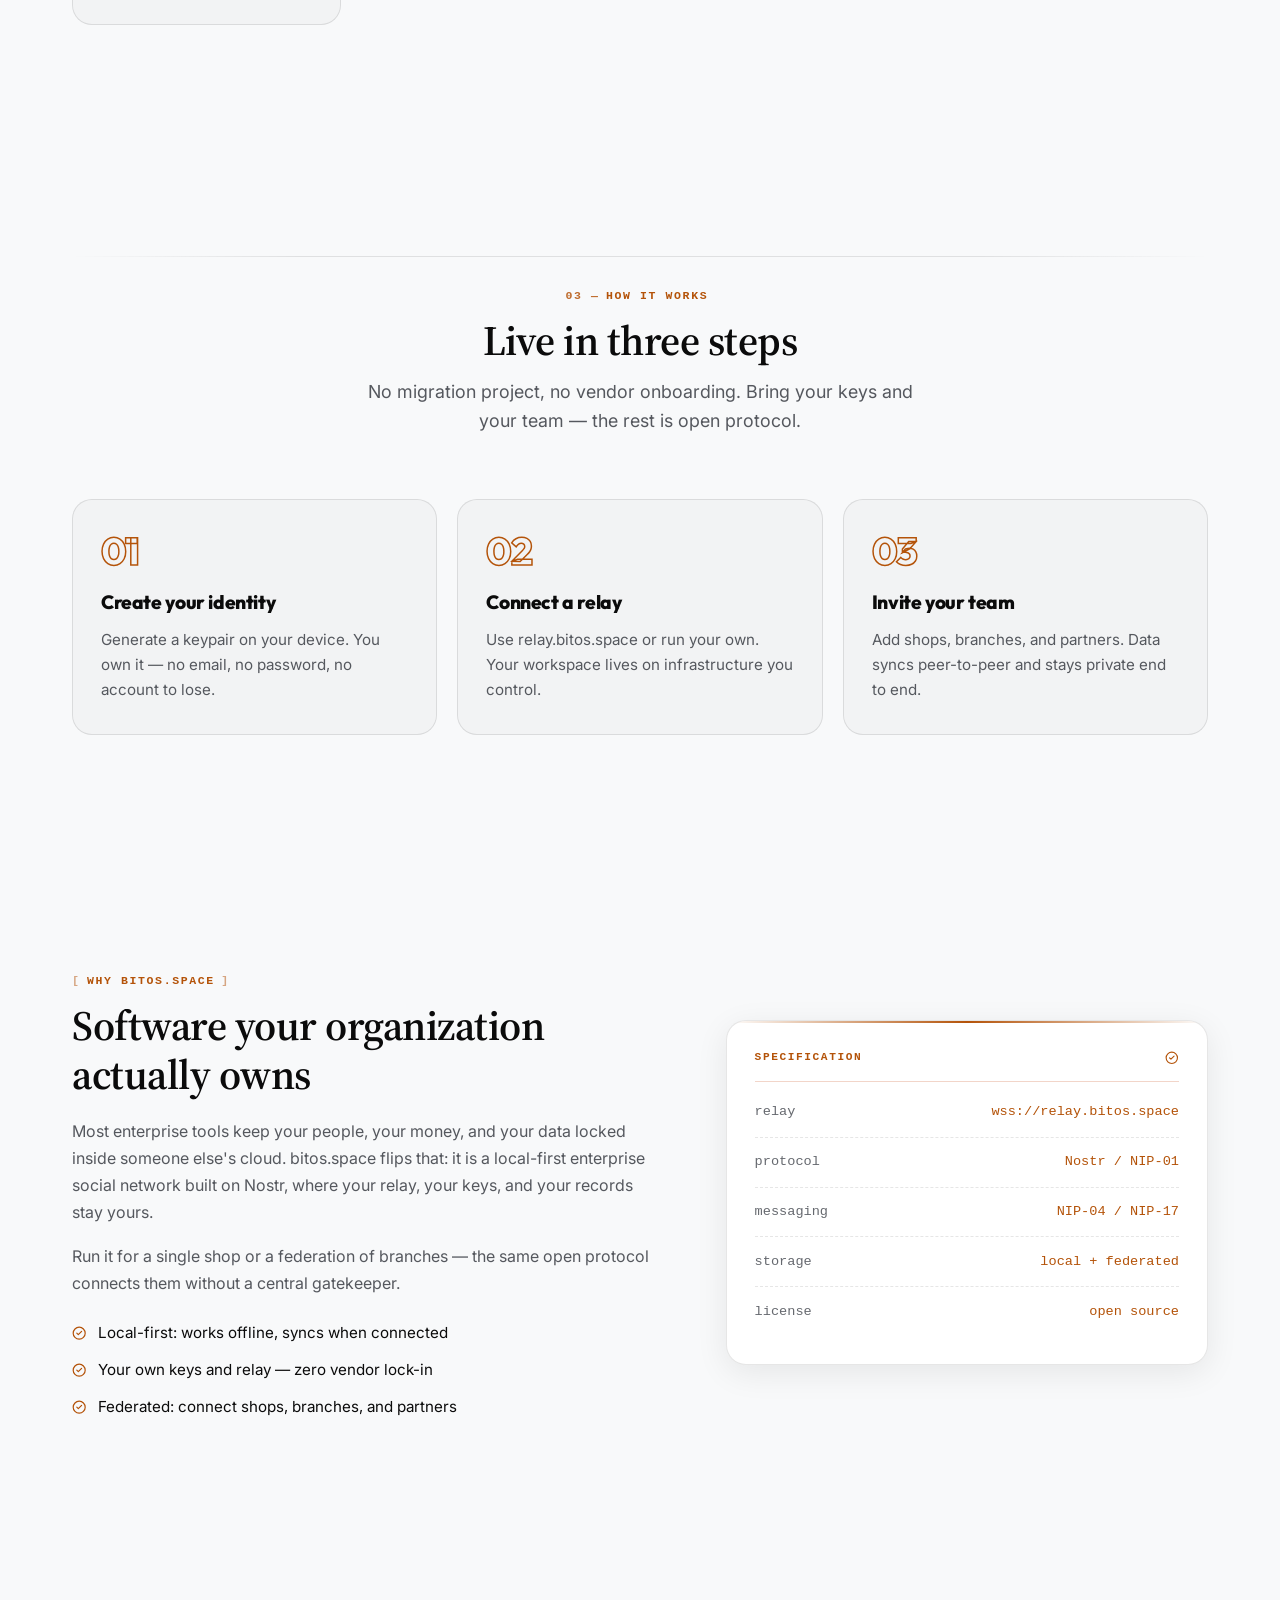
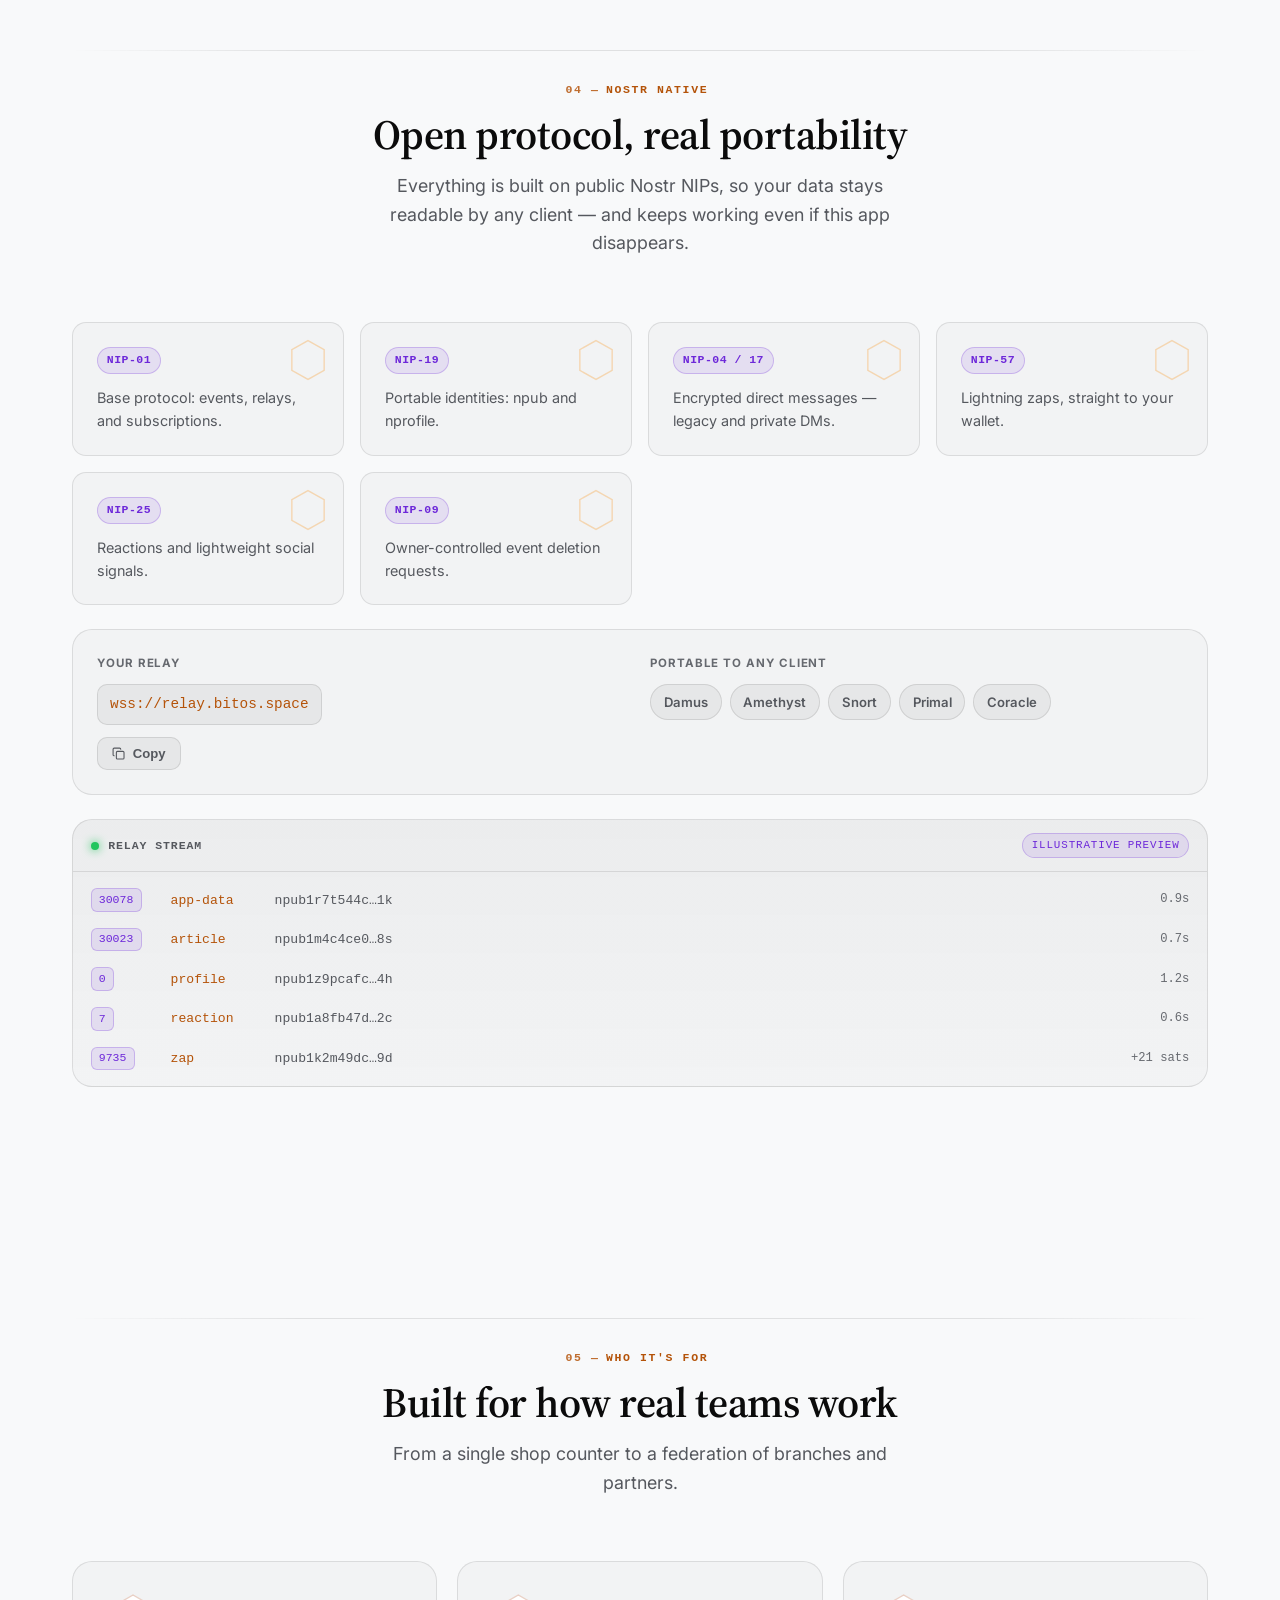
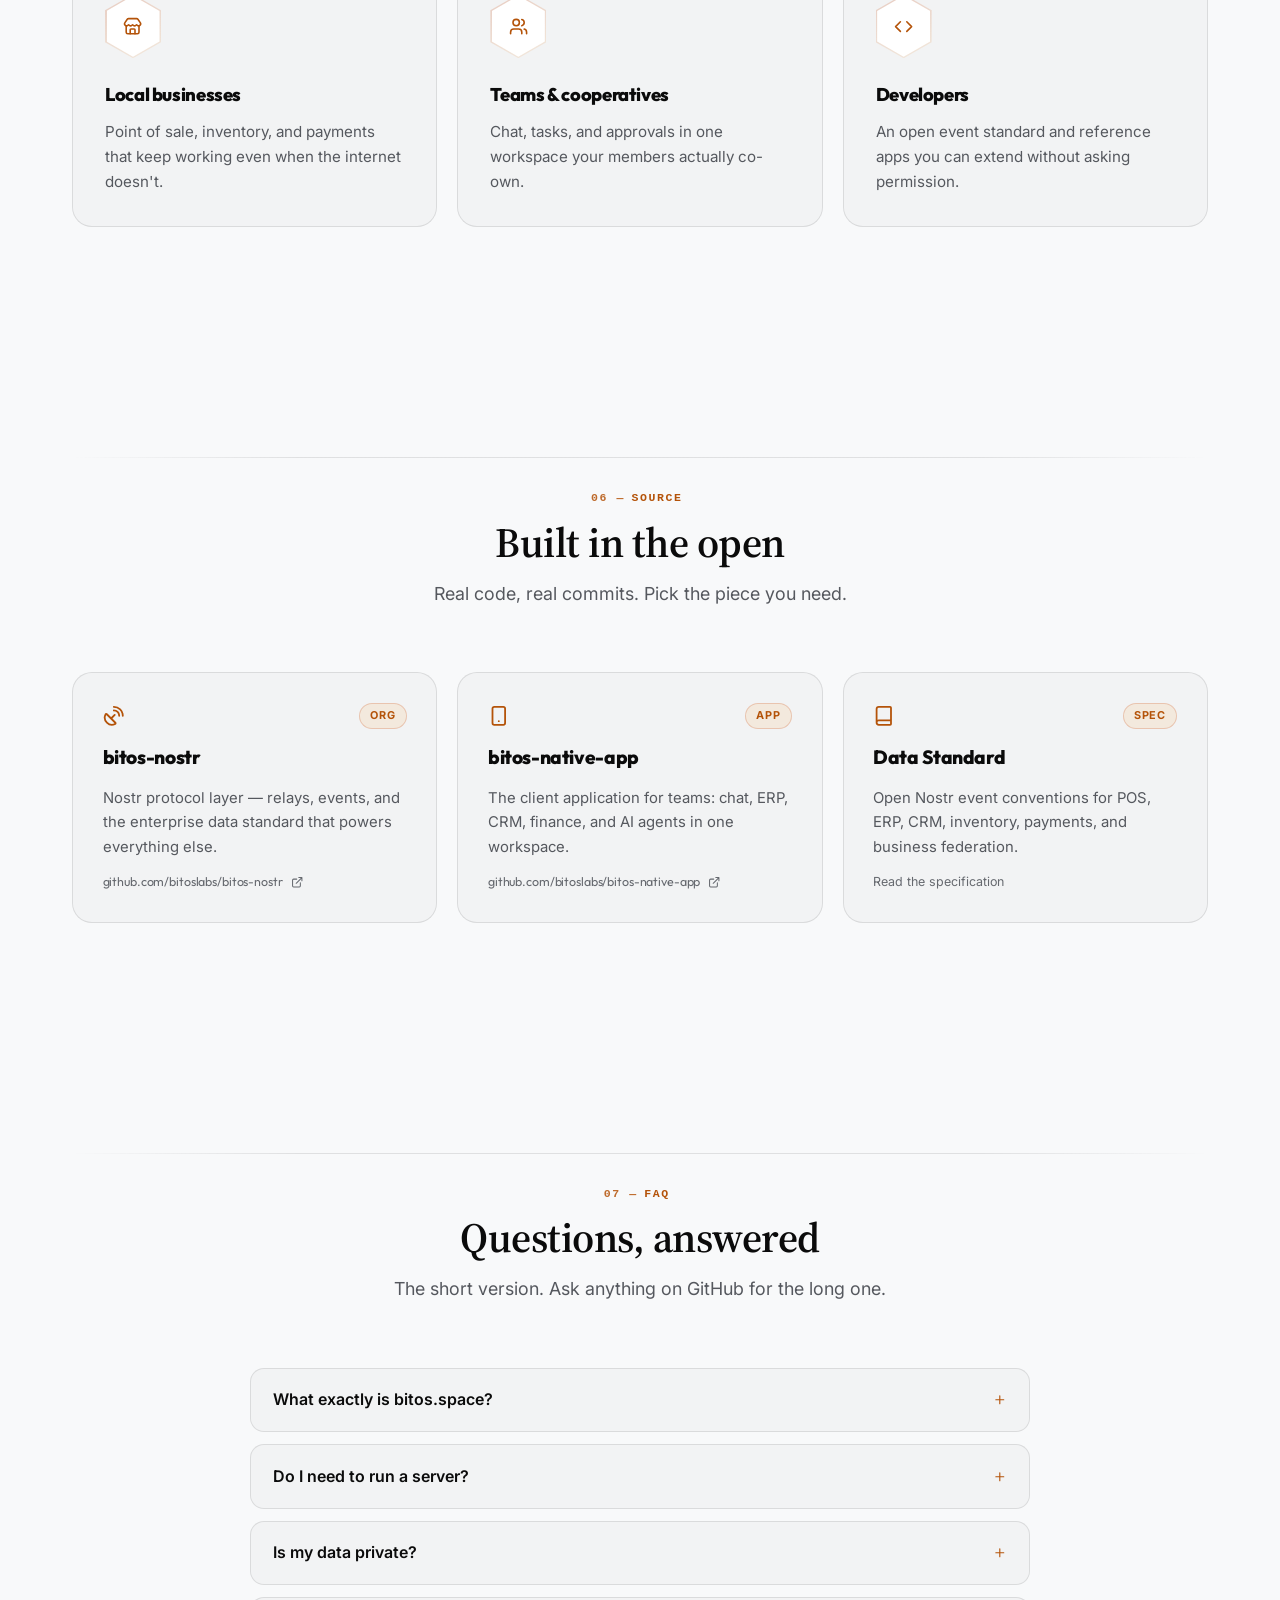
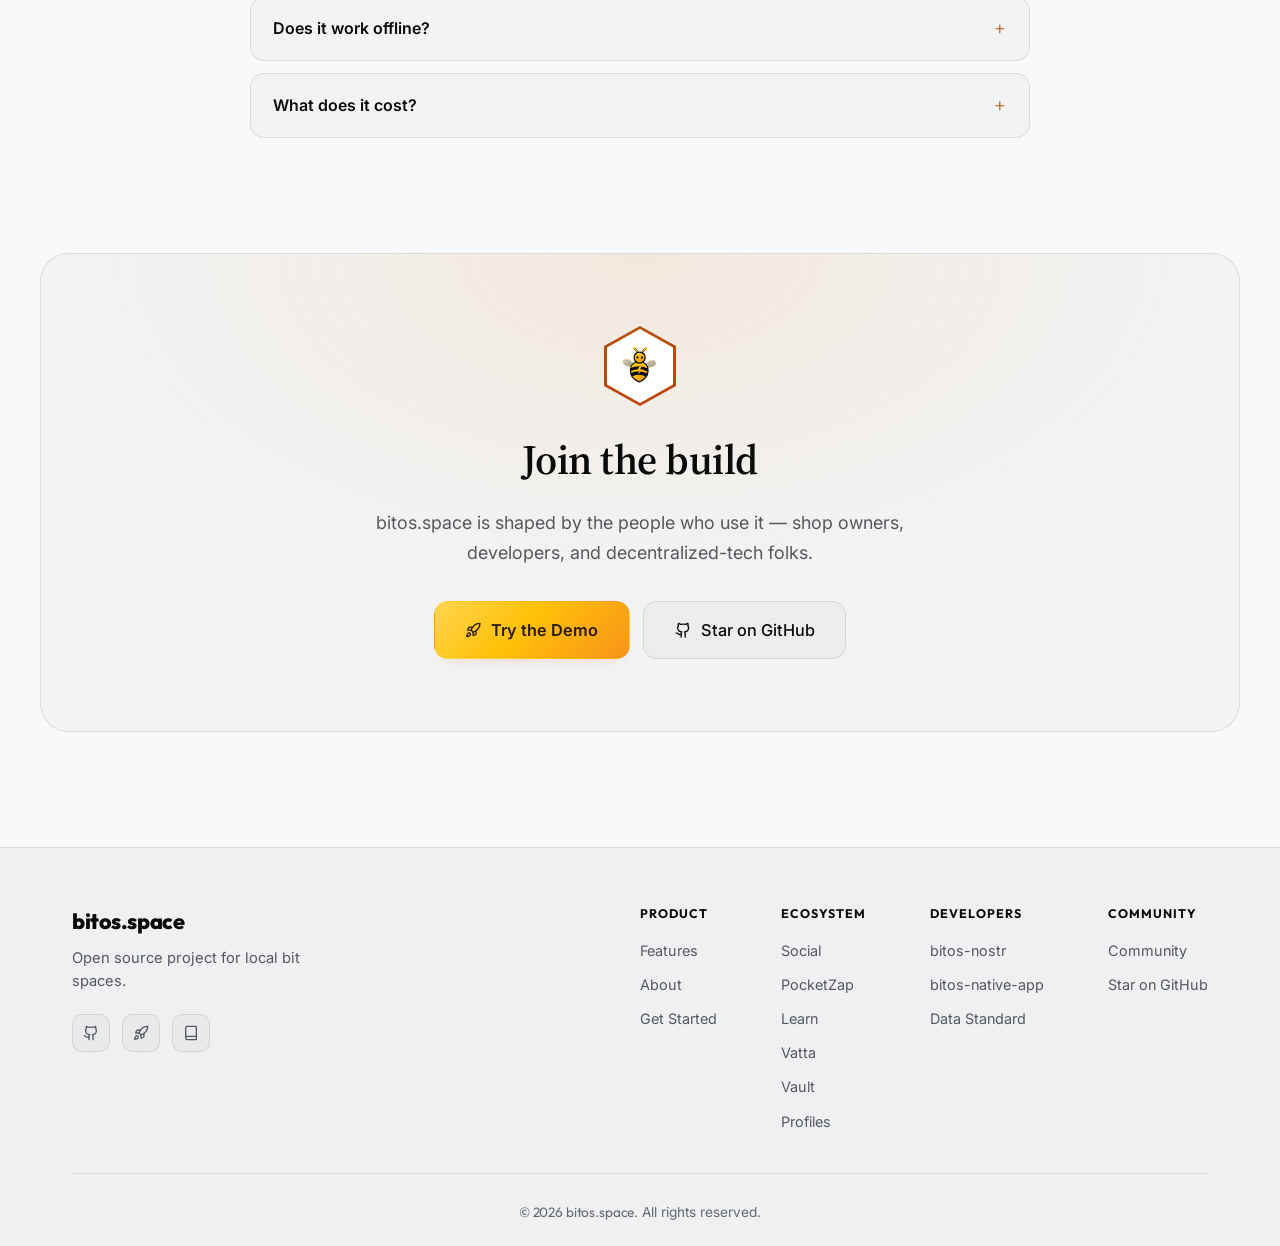
==== commit 86ae90ef: "feat: add hero hex background with parallax effect and preview page" ====
--- a/index.html
+++ b/index.html
@@ -104,7 +104,7 @@
 
     <!-- Styles -->
     <link rel="stylesheet" href="assets/fonts/stylesheet.css" />
-    <link rel="stylesheet" href="styles.css?v=16" />
+    <link rel="stylesheet" href="styles.css?v=18" />
 
     <!-- title tab icon -->
     <link rel="icon" href="assets/bee.svg" type="image/svg+xml" />
@@ -286,6 +286,7 @@
             </ul>
           </div>
           <div class="hero-visual">
+            <div class="hero-hex" aria-hidden="true"></div>
             <div class="orb">
               <div class="orb__ring orb__ring--outer">
                 <span class="chip chip--1">
@@ -1145,6 +1146,6 @@
       </div>
     </div>
 
-    <script src="script.js?v=13"></script>
+    <script src="script.js?v=14"></script>
   </body>
 </html>
--- a/styles.css
+++ b/styles.css
@@ -523,6 +523,38 @@
   height: 100%;
   z-index: 0;
   pointer-events: none;
+}
+
+/* Honeycomb backplate behind the orb. Masked, so it tints per theme. */
+.hero-hex {
+  position: absolute;
+  z-index: 0;
+  top: 50%;
+  left: 50%;
+  width: min(118%, 620px);
+  aspect-ratio: 1;
+  transform: translate(-50%, -50%);
+  pointer-events: none;
+  -webkit-mask-image: radial-gradient(closest-side, #000 22%, transparent 78%);
+  mask-image: radial-gradient(closest-side, #000 22%, transparent 78%);
+}
+
+.hero-hex::before {
+  content: "";
+  position: absolute;
+  inset: 0;
+  background-color: var(--brand-line);
+  opacity: 0.4;
+  -webkit-mask-image: url("data:image/svg+xml,%3Csvg width='180' height='104' viewBox='0 0 180 104' xmlns='http://www.w3.org/2000/svg'%3E%3Cg fill='%23000'%3E%3Cpolygon points='-28.5,-49.4 28.5,-49.4 57,0 28.5,49.4 -28.5,49.4 -57,0'/%3E%3Cpolygon points='151.5,-49.4 208.5,-49.4 237,0 208.5,49.4 151.5,49.4 123,0'/%3E%3Cpolygon points='61.5,2.6 118.5,2.6 147,52 118.5,101.4 61.5,101.4 33,52'/%3E%3Cpolygon points='-28.5,54.6 28.5,54.6 57,104 28.5,153.4 -28.5,153.4 -57,104'/%3E%3Cpolygon points='151.5,54.6 208.5,54.6 237,104 208.5,153.4 151.5,153.4 123,104'/%3E%3C/g%3E%3C/svg%3E");
+  mask-image: url("data:image/svg+xml,%3Csvg width='180' height='104' viewBox='0 0 180 104' xmlns='http://www.w3.org/2000/svg'%3E%3Cg fill='%23000'%3E%3Cpolygon points='-28.5,-49.4 28.5,-49.4 57,0 28.5,49.4 -28.5,49.4 -57,0'/%3E%3Cpolygon points='151.5,-49.4 208.5,-49.4 237,0 208.5,49.4 151.5,49.4 123,0'/%3E%3Cpolygon points='61.5,2.6 118.5,2.6 147,52 118.5,101.4 61.5,101.4 33,52'/%3E%3Cpolygon points='-28.5,54.6 28.5,54.6 57,104 28.5,153.4 -28.5,153.4 -57,104'/%3E%3Cpolygon points='151.5,54.6 208.5,54.6 237,104 208.5,153.4 151.5,153.4 123,104'/%3E%3C/g%3E%3C/svg%3E");
+  -webkit-mask-size: 54px 31.2px;
+  mask-size: 54px 31.2px;
+  -webkit-mask-repeat: repeat;
+  mask-repeat: repeat;
+}
+
+html.light-mode .hero-hex::before {
+  opacity: 0.3;
 }
 
 .hero-section .container {
@@ -2368,6 +2400,13 @@
   .orb {
     width: min(100%, 340px);
   }
+  .hero-hex {
+    width: min(132%, 420px);
+  }
+  .hero-hex::before {
+    -webkit-mask-size: 42px 24.27px;
+    mask-size: 42px 24.27px;
+  }
   .hero-stats {
     gap: 1.5rem;
   }
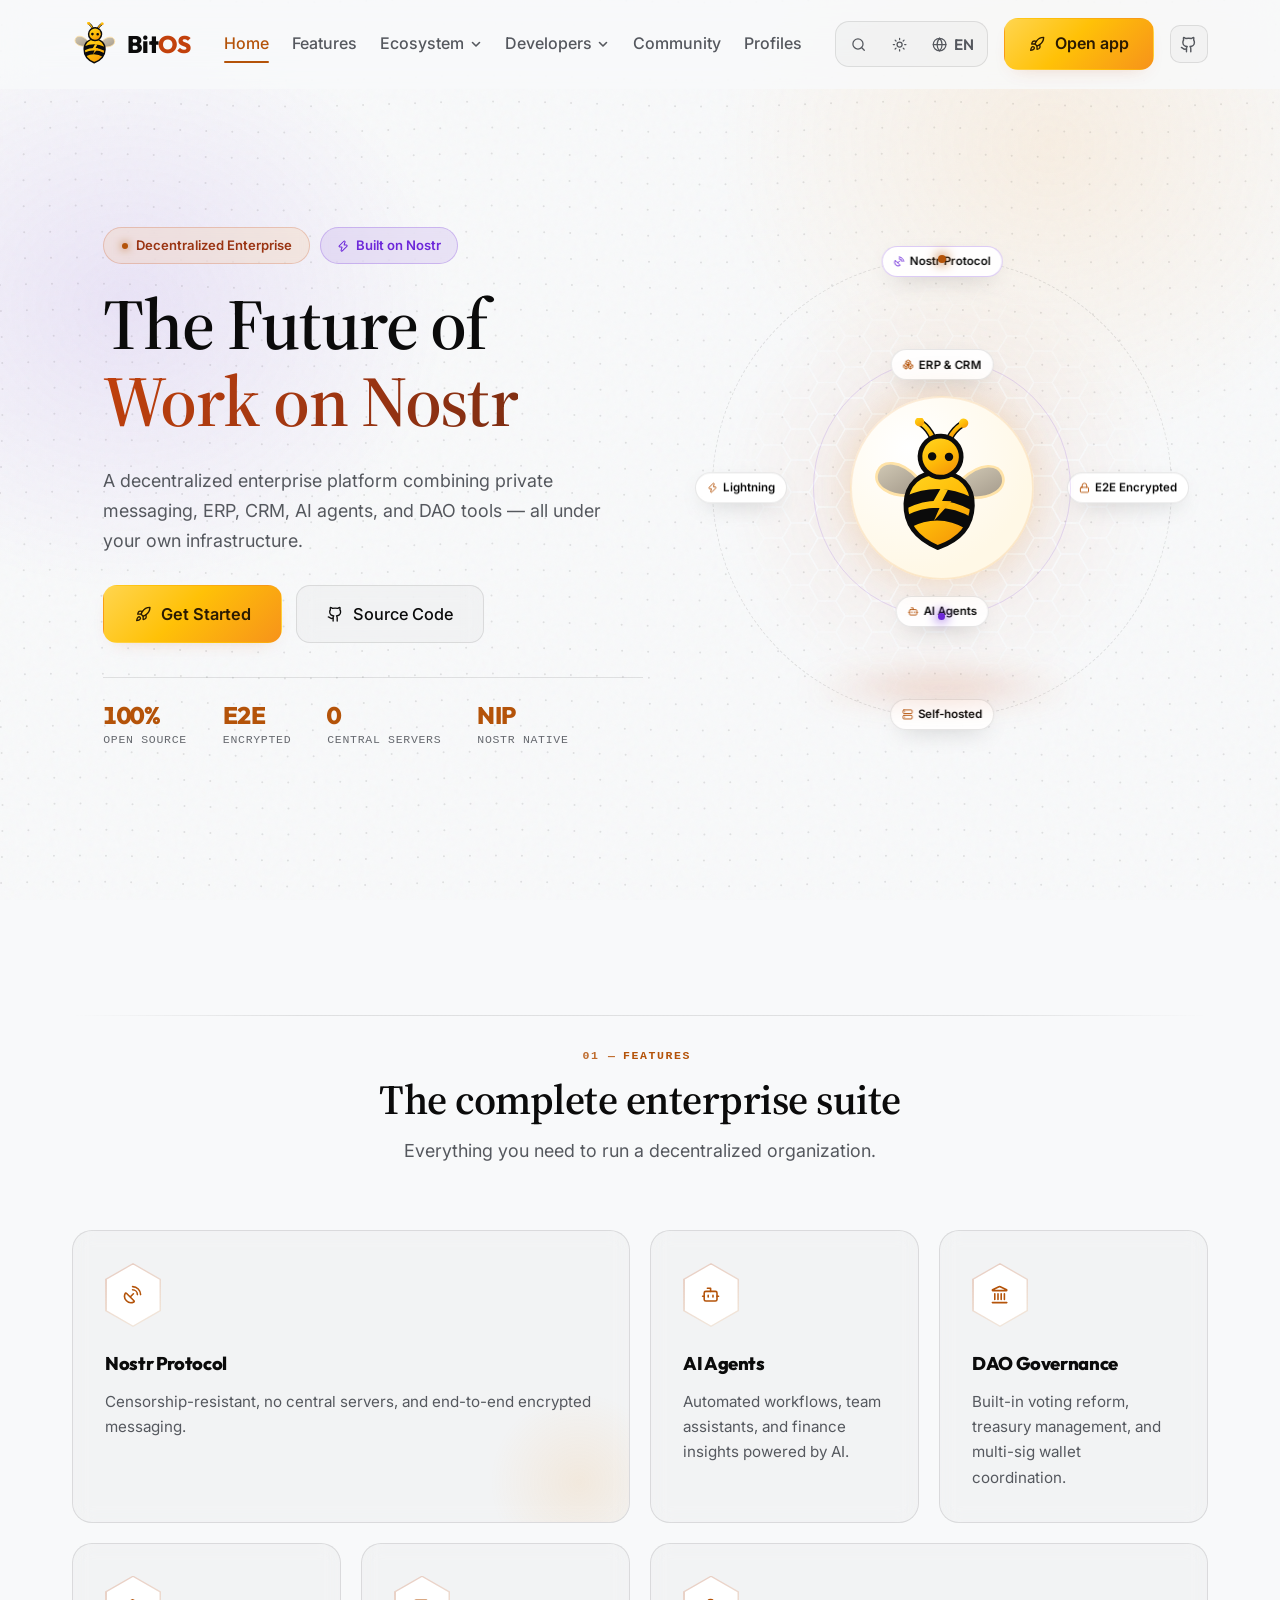
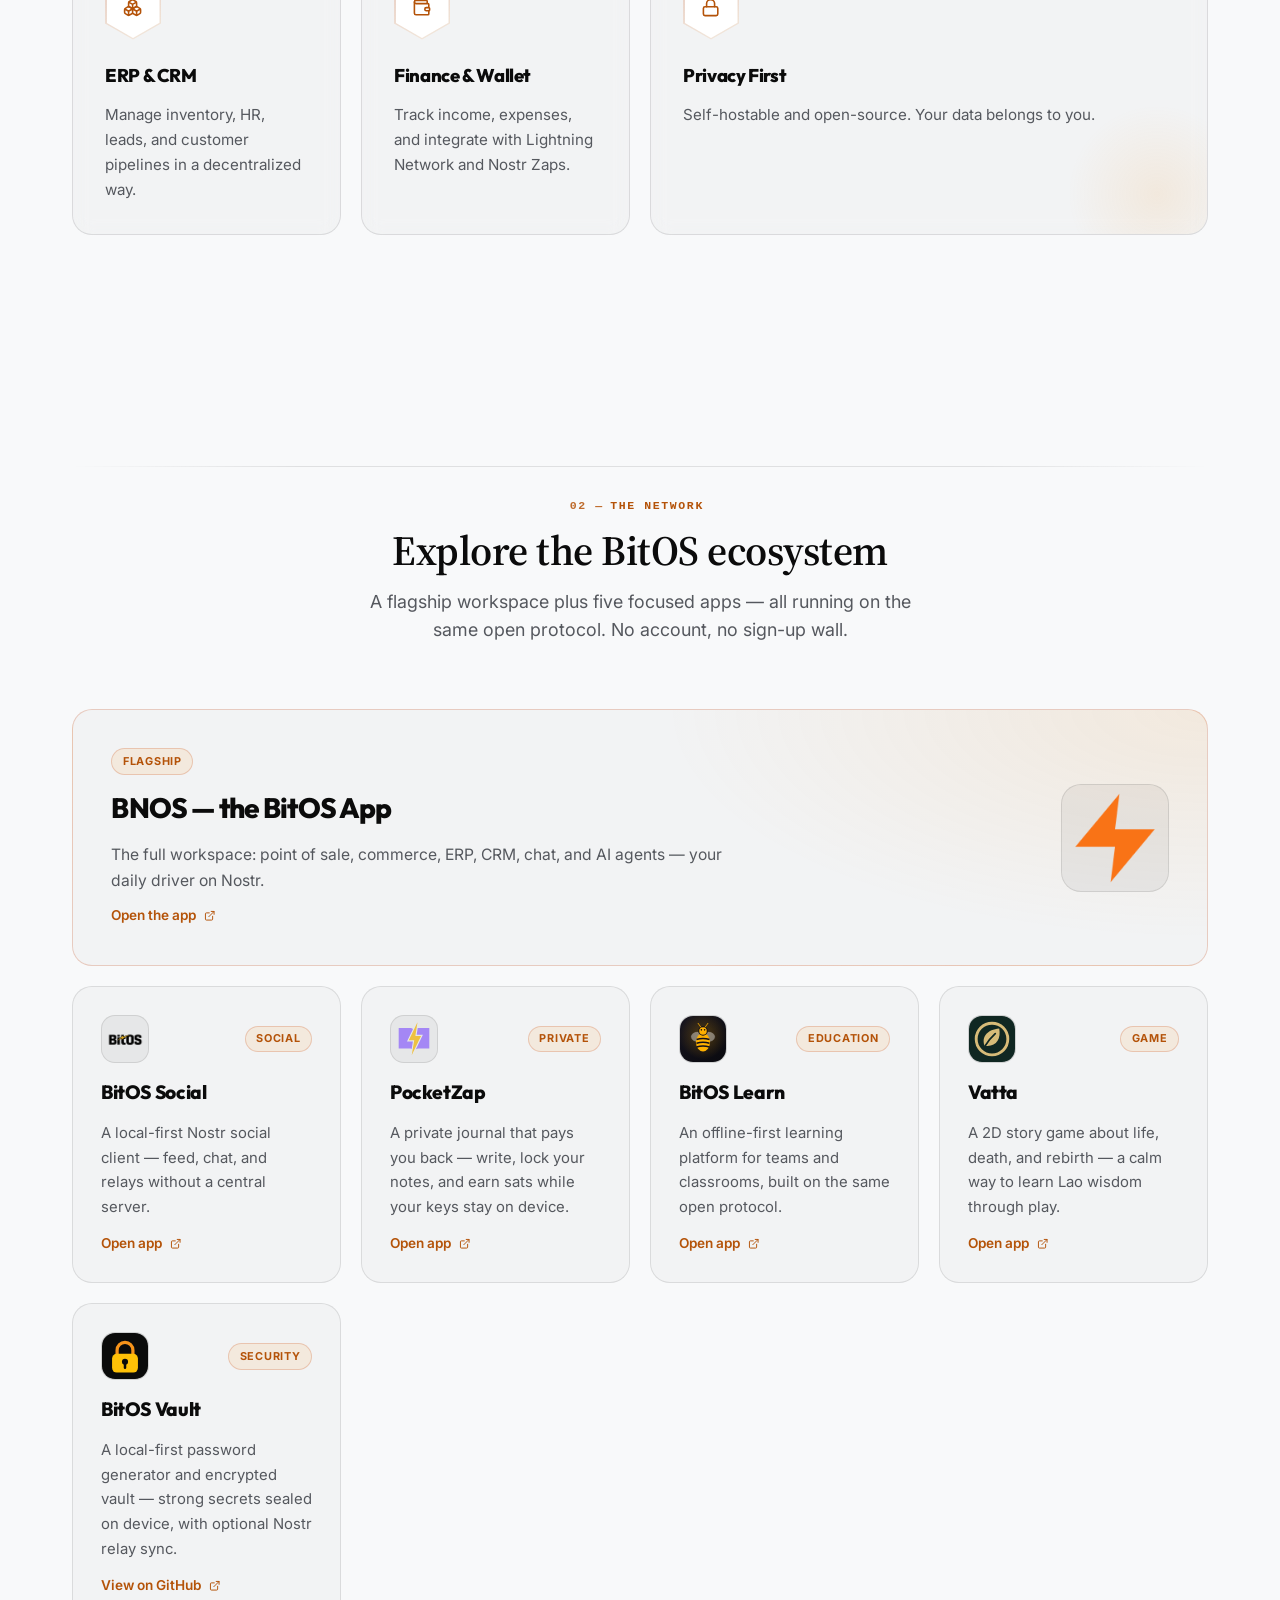
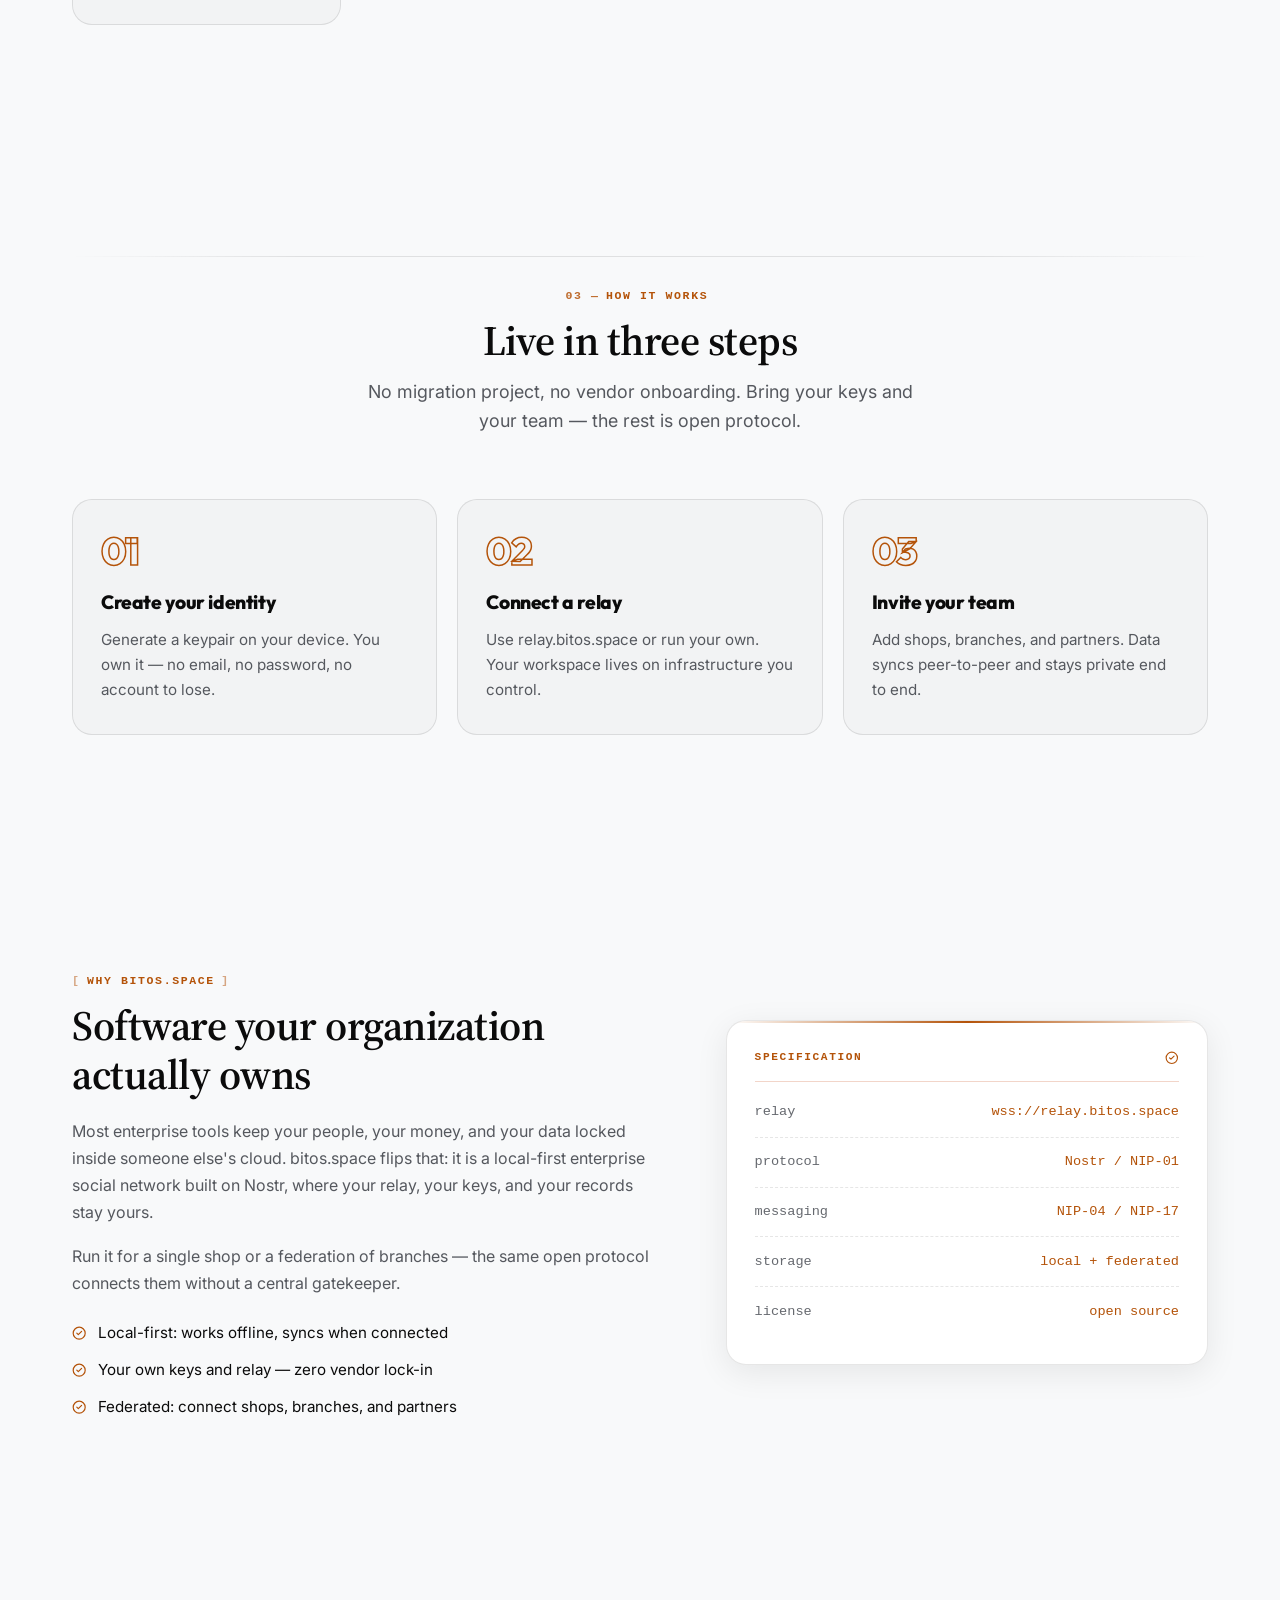
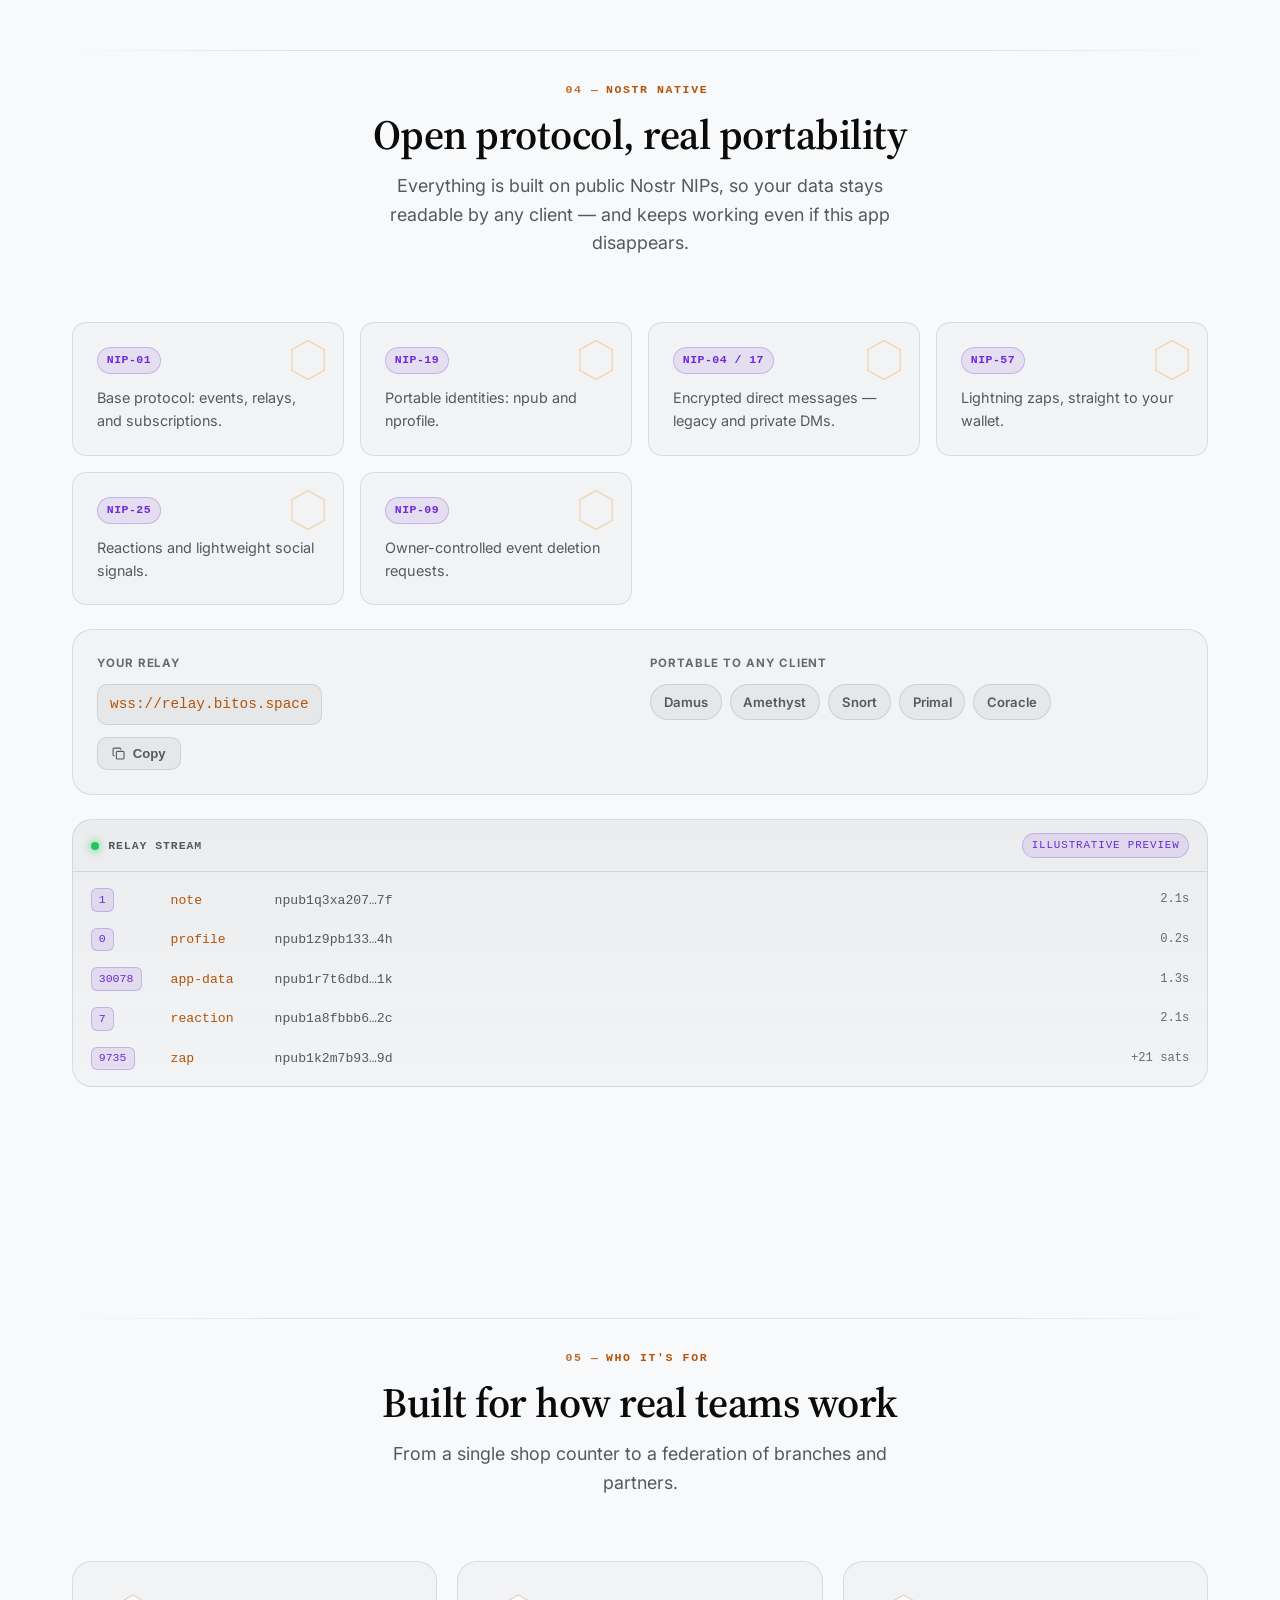
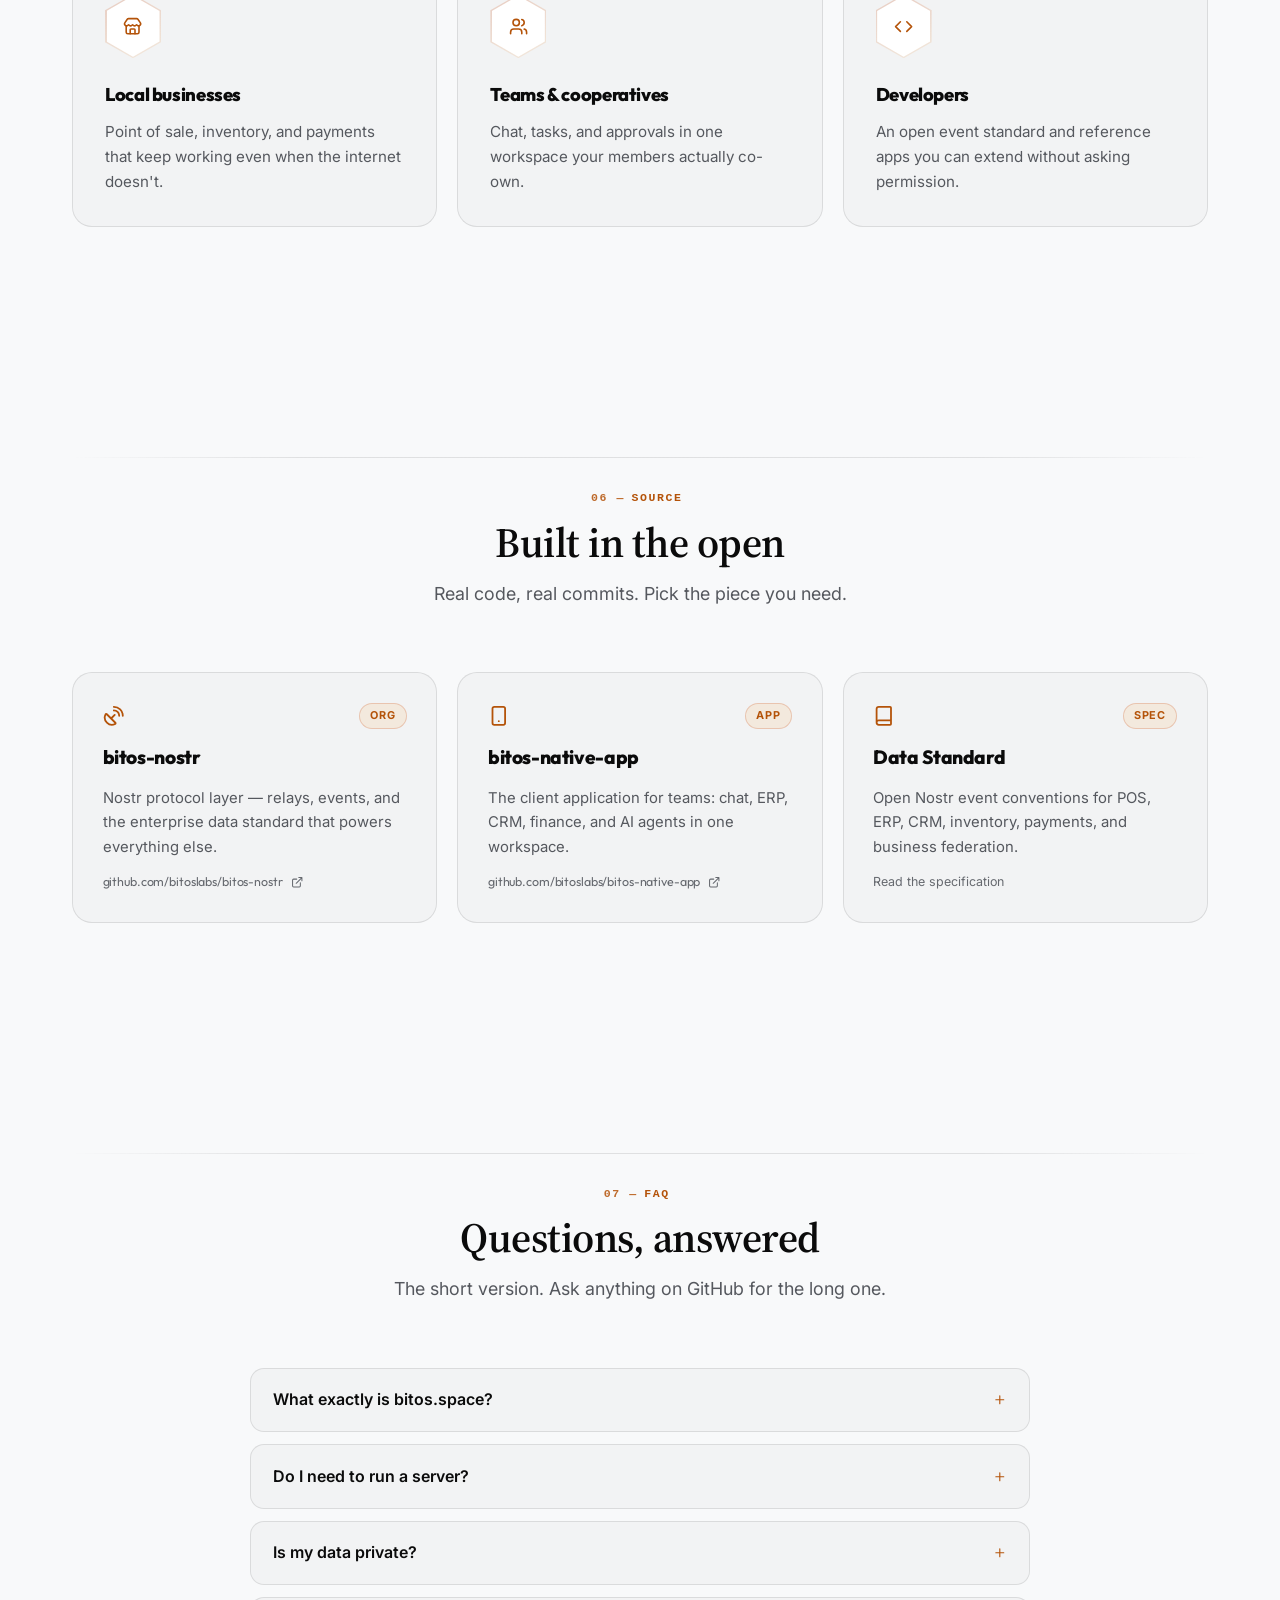
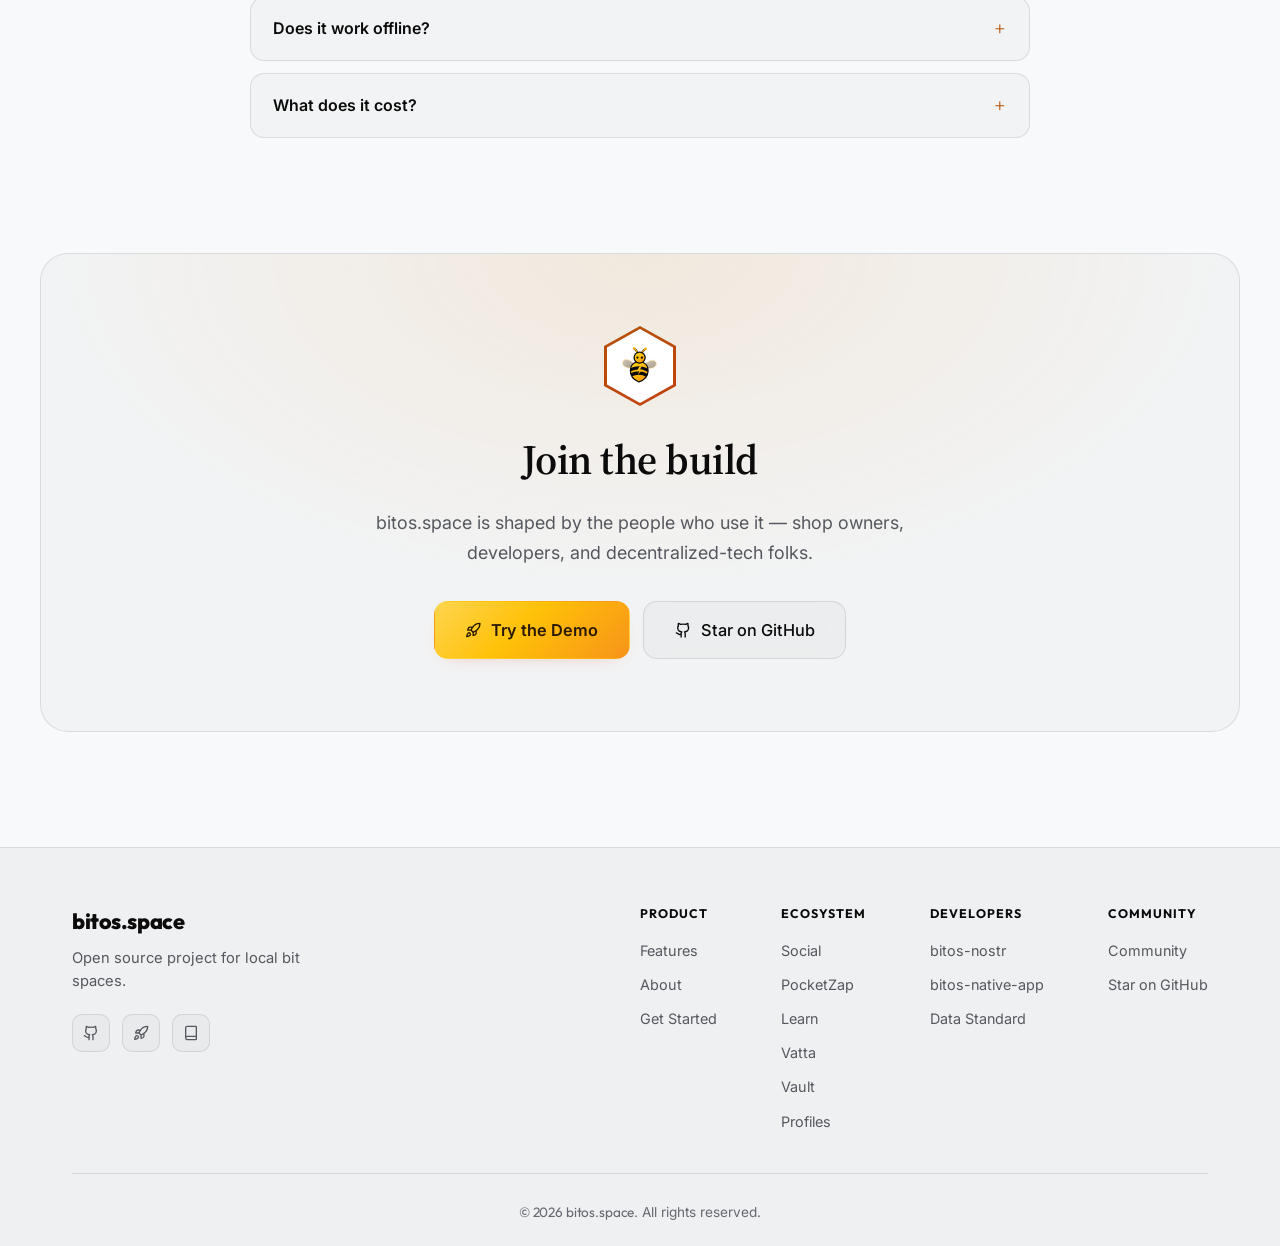
==== commit d1bb407a: "Refactor code structure and remove redundant code blocks for improved readability and maintainabilit" ====
--- a/index.html
+++ b/index.html
@@ -104,7 +104,7 @@
 
     <!-- Styles -->
     <link rel="stylesheet" href="assets/fonts/stylesheet.css" />
-    <link rel="stylesheet" href="styles.css?v=18" />
+    <link rel="stylesheet" href="styles.css?v=19" />
 
     <!-- title tab icon -->
     <link rel="icon" href="assets/bee.svg" type="image/svg+xml" />
@@ -131,25 +131,271 @@
           <span class="logo-text">Bit<span class="highlight">OS</span></span>
         </a>
 
-        <nav class="nav-links">
+        <nav class="nav-links" aria-label="Primary">
           <a href="#home" data-i18n="nav_home">Home</a>
           <a href="#features" data-i18n="nav_features">Features</a>
-          <a href="#ecosystem" data-i18n="nav_eco">Ecosystem</a>
-          <a href="#about" data-i18n="nav_about">About</a>
+
+          <div class="nav-item--menu" data-nav-menu>
+            <button
+              type="button"
+              class="nav-menu-toggle"
+              aria-expanded="false"
+              aria-controls="menu-ecosystem"
+            >
+              <span data-i18n="nav_eco">Ecosystem</span>
+              <svg class="nav-caret" viewBox="0 0 12 12" aria-hidden="true">
+                <path d="M2.5 4.5 6 8l3.5-3.5" />
+              </svg>
+            </button>
+            <div class="nav-menu" id="menu-ecosystem">
+              <p class="nav-menu__label" data-i18n="nav_group_apps">Apps</p>
+              <div class="nav-menu__grid">
+                <a
+                  class="nav-menu__item"
+                  href="https://app.bitos.space/"
+                  target="_blank"
+                  rel="noopener"
+                >
+                  <span class="nav-menu__icon"
+                    ><img
+                      src="assets/icons/app-bnos.png"
+                      alt=""
+                      width="24"
+                      height="24"
+                      loading="lazy"
+                      decoding="async"
+                  /></span>
+                  <span class="nav-menu__text"
+                    ><strong>BNOS</strong
+                    ><small data-i18n="nav_app_bnos_desc"
+                      >Flagship workspace — POS, ERP, CRM, chat, AI
+                      agents</small
+                    ></span
+                  >
+                </a>
+                <a
+                  class="nav-menu__item"
+                  href="https://social.bitos.space/"
+                  target="_blank"
+                  rel="noopener"
+                >
+                  <span class="nav-menu__icon"
+                    ><svg class="icon" aria-hidden="true">
+                      <use
+                        href="assets/icons/lucide-sprite.svg#message-circle"
+                      ></use></svg
+                  ></span>
+                  <span class="nav-menu__text"
+                    ><strong>Social</strong
+                    ><small data-i18n="nav_app_social_desc"
+                      >Local-first Nostr social client</small
+                    ></span
+                  >
+                </a>
+                <a
+                  class="nav-menu__item"
+                  href="https://pocket.bitos.space/"
+                  target="_blank"
+                  rel="noopener"
+                >
+                  <span class="nav-menu__icon"
+                    ><img
+                      src="assets/icons/pocket.svg"
+                      alt=""
+                      width="24"
+                      height="24"
+                      loading="lazy"
+                      decoding="async"
+                  /></span>
+                  <span class="nav-menu__text"
+                    ><strong>PocketZap</strong
+                    ><small data-i18n="nav_app_pocket_desc"
+                      >Private journal that pays you sats</small
+                    ></span
+                  >
+                </a>
+                <a
+                  class="nav-menu__item"
+                  href="https://learn.bitos.space/"
+                  target="_blank"
+                  rel="noopener"
+                >
+                  <span class="nav-menu__icon"
+                    ><img
+                      src="assets/icons/learn.svg"
+                      alt=""
+                      width="24"
+                      height="24"
+                      loading="lazy"
+                      decoding="async"
+                  /></span>
+                  <span class="nav-menu__text"
+                    ><strong>Learn</strong
+                    ><small data-i18n="nav_app_learn_desc"
+                      >Offline-first learning platform</small
+                    ></span
+                  >
+                </a>
+                <a
+                  class="nav-menu__item"
+                  href="https://vatta.bitos.space/"
+                  target="_blank"
+                  rel="noopener"
+                >
+                  <span class="nav-menu__icon"
+                    ><img
+                      src="assets/icons/vatta.svg"
+                      alt=""
+                      width="24"
+                      height="24"
+                      loading="lazy"
+                      decoding="async"
+                  /></span>
+                  <span class="nav-menu__text"
+                    ><strong>Vatta</strong
+                    ><small data-i18n="nav_app_vatta_desc"
+                      >2D story game about life and rebirth</small
+                    ></span
+                  >
+                </a>
+                <a
+                  class="nav-menu__item"
+                  href="https://github.com/bitoslabs/bitos-vault"
+                  target="_blank"
+                  rel="noopener"
+                >
+                  <span class="nav-menu__icon"
+                    ><img
+                      src="assets/icons/vault.svg"
+                      alt=""
+                      width="24"
+                      height="24"
+                      loading="lazy"
+                      decoding="async"
+                  /></span>
+                  <span class="nav-menu__text"
+                    ><strong>Vault</strong
+                    ><small data-i18n="nav_app_vault_desc"
+                      >Local-first encrypted password vault</small
+                    ></span
+                  >
+                </a>
+              </div>
+              <a class="nav-menu__foot" href="#ecosystem">
+                <span data-i18n="nav_eco_overview">Explore the ecosystem</span>
+                <svg class="icon" aria-hidden="true">
+                  <use href="assets/icons/lucide-sprite.svg#arrow-right"></use>
+                </svg>
+              </a>
+            </div>
+          </div>
+
+          <div class="nav-item--menu" data-nav-menu>
+            <button
+              type="button"
+              class="nav-menu-toggle"
+              aria-expanded="false"
+              aria-controls="menu-developers"
+            >
+              <span data-i18n="nav_dev">Developers</span>
+              <svg class="nav-caret" viewBox="0 0 12 12" aria-hidden="true">
+                <path d="M2.5 4.5 6 8l3.5-3.5" />
+              </svg>
+            </button>
+            <div class="nav-menu nav-menu--tight" id="menu-developers">
+              <p class="nav-menu__label" data-i18n="nav_group_dev">
+                Developers
+              </p>
+              <div class="nav-menu__grid nav-menu__grid--single">
+                <a class="nav-menu__item" href="data-standard.html">
+                  <span class="nav-menu__icon"
+                    ><svg class="icon" aria-hidden="true">
+                      <use
+                        href="assets/icons/lucide-sprite.svg#book"
+                      ></use></svg
+                  ></span>
+                  <span class="nav-menu__text"
+                    ><strong data-i18n="nav_data">Data Standard</strong
+                    ><small data-i18n="nav_dev_data_desc"
+                      >63 open Nostr event conventions</small
+                    ></span
+                  >
+                </a>
+                <a
+                  class="nav-menu__item"
+                  href="https://github.com/bitoslabs/bitos-nostr"
+                  target="_blank"
+                  rel="noopener"
+                >
+                  <span class="nav-menu__icon"
+                    ><svg class="icon" aria-hidden="true">
+                      <use
+                        href="assets/icons/lucide-sprite.svg#server"
+                      ></use></svg
+                  ></span>
+                  <span class="nav-menu__text"
+                    ><strong>bitos-nostr</strong
+                    ><small data-i18n="nav_dev_nostr_desc"
+                      >Protocol layer — relays and events</small
+                    ></span
+                  >
+                </a>
+                <a
+                  class="nav-menu__item"
+                  href="https://github.com/bitoslabs/bitos-native-app"
+                  target="_blank"
+                  rel="noopener"
+                >
+                  <span class="nav-menu__icon"
+                    ><svg class="icon" aria-hidden="true">
+                      <use
+                        href="assets/icons/lucide-sprite.svg#boxes"
+                      ></use></svg
+                  ></span>
+                  <span class="nav-menu__text"
+                    ><strong>bitos-native-app</strong
+                    ><small data-i18n="nav_dev_app_desc"
+                      >ERP, CRM, chat, and AI workspace</small
+                    ></span
+                  >
+                </a>
+                <a
+                  class="nav-menu__item"
+                  href="https://github.com/bitoslabs"
+                  target="_blank"
+                  rel="noopener"
+                >
+                  <span class="nav-menu__icon"
+                    ><svg class="icon" aria-hidden="true">
+                      <use
+                        href="assets/icons/lucide-sprite.svg#github"
+                      ></use></svg
+                  ></span>
+                  <span class="nav-menu__text"
+                    ><strong>GitHub</strong
+                    ><small data-i18n="nav_dev_github_desc"
+                      >Source, issues, and discussions</small
+                    ></span
+                  >
+                </a>
+              </div>
+            </div>
+          </div>
+
           <a href="#community" data-i18n="nav_community">Community</a>
           <a href="p/" data-i18n="nav_profiles">Profiles</a>
-          <a href="data-standard.html" data-i18n="nav_data">Data Standard</a>
         </nav>
 
         <div class="nav-actions">
           <div class="nav-tools">
             <button
               id="cmdk-open"
-              class="nav-tool"
+              class="nav-tool nav-tool--search"
               aria-label="Open quick navigation"
               title="Quick navigation (⌘K)"
             >
               <svg class="icon" aria-hidden="true"><use href="assets/icons/lucide-sprite.svg#search"></use></svg>
+              <kbd class="nav-kbd" aria-hidden="true">⌘K</kbd>
             </button>
             <button
               id="theme-toggle"
@@ -176,7 +422,7 @@
             class="btn-primary nav-cta"
           >
             <svg class="icon" aria-hidden="true"><use href="assets/icons/lucide-sprite.svg#rocket"></use></svg>
-            <span data-i18n="hero_demo">Get Started</span>
+            <span data-i18n="nav_open_app">Open app</span>
           </a>
           <a
             href="https://github.com/bitoslabs/bitos-nostr"
@@ -201,22 +447,72 @@
     </header>
 
     <div class="mobile-nav" id="mobile-nav">
-      <a href="#home" data-i18n="nav_home">Home</a>
-      <a href="#features" data-i18n="nav_features">Features</a>
-      <a href="#ecosystem" data-i18n="nav_eco">Ecosystem</a>
-      <a href="#how" data-i18n="nav_how">How it works</a>
-      <a href="#about" data-i18n="nav_about">About</a>
-      <a href="#faq" data-i18n="nav_faq">FAQ</a>
-      <a href="#community" data-i18n="nav_community">Community</a>
-      <a href="p/" data-i18n="nav_profiles">Profiles</a>
-      <a href="data-standard.html" data-i18n="nav_data">Data Standard</a>
+      <div class="mobile-nav__group">
+        <p class="mobile-nav__label" data-i18n="nav_group_product">Product</p>
+        <a href="#home" data-i18n="nav_home">Home</a>
+        <a href="#features" data-i18n="nav_features">Features</a>
+        <a href="#how" data-i18n="nav_how">How it works</a>
+        <a href="#about" data-i18n="nav_about">About</a>
+        <a href="#faq" data-i18n="nav_faq">FAQ</a>
+        <a href="#community" data-i18n="nav_community">Community</a>
+      </div>
+      <div class="mobile-nav__group">
+        <p class="mobile-nav__label" data-i18n="nav_group_apps">Apps</p>
+        <a href="#ecosystem" data-i18n="nav_eco_overview"
+          >Explore the ecosystem</a
+        >
+        <a href="https://app.bitos.space/" target="_blank" rel="noopener"
+          >BNOS</a
+        >
+        <a href="https://social.bitos.space/" target="_blank" rel="noopener"
+          >Social</a
+        >
+        <a href="https://pocket.bitos.space/" target="_blank" rel="noopener"
+          >PocketZap</a
+        >
+        <a href="https://learn.bitos.space/" target="_blank" rel="noopener"
+          >Learn</a
+        >
+        <a href="https://vatta.bitos.space/" target="_blank" rel="noopener"
+          >Vatta</a
+        >
+        <a
+          href="https://github.com/bitoslabs/bitos-vault"
+          target="_blank"
+          rel="noopener"
+          >Vault</a
+        >
+        <a href="p/" data-i18n="nav_profiles">Profiles</a>
+      </div>
+      <div class="mobile-nav__group">
+        <p class="mobile-nav__label" data-i18n="nav_group_dev">Developers</p>
+        <a href="data-standard.html" data-i18n="nav_data">Data Standard</a>
+        <a
+          href="https://github.com/bitoslabs/bitos-nostr"
+          target="_blank"
+          rel="noopener"
+          >bitos-nostr</a
+        >
+        <a
+          href="https://github.com/bitoslabs/bitos-native-app"
+          target="_blank"
+          rel="noopener"
+          >bitos-native-app</a
+        >
+        <a
+          href="https://github.com/bitoslabs"
+          target="_blank"
+          rel="noopener"
+          >GitHub</a
+        >
+      </div>
       <a
         href="https://app.bitos.space"
         target="_blank"
         rel="noopener"
         class="btn-primary"
-        data-i18n="hero_demo"
-        >Get Started</a
+        data-i18n="nav_open_app"
+        >Open app</a
       >
     </div>
 
@@ -1146,6 +1442,7 @@
       </div>
     </div>
 
-    <script src="script.js?v=14"></script>
+    <script src="nav.js?v=2"></script>
+    <script src="script.js?v=15"></script>
   </body>
 </html>
--- a/styles.css
+++ b/styles.css
@@ -458,6 +458,251 @@
 
 .nav-cta {
   white-space: nowrap;
+}
+
+/* Nav dropdowns (Ecosystem / Developers) */
+.nav-item--menu {
+  position: relative;
+  display: flex;
+  align-items: center;
+}
+
+.nav-menu-toggle {
+  display: inline-flex;
+  align-items: center;
+  gap: 0.35rem;
+  margin: 0;
+  padding: 0;
+  border: 0;
+  background: none;
+  font: inherit;
+  font-weight: 500;
+  color: var(--text-secondary);
+  white-space: nowrap;
+  cursor: pointer;
+  transition: color 0.3s;
+}
+
+.nav-menu-toggle:hover,
+.nav-item--menu.is-open .nav-menu-toggle,
+.nav-menu-toggle.active {
+  color: var(--text-primary);
+}
+
+.nav-menu-toggle.active {
+  color: var(--brand-color);
+}
+
+.nav-caret {
+  width: 12px;
+  height: 12px;
+  fill: none;
+  stroke: currentColor;
+  stroke-width: 1.6;
+  stroke-linecap: round;
+  stroke-linejoin: round;
+  transition: transform 0.2s ease;
+}
+
+.nav-item--menu.is-open .nav-caret {
+  transform: rotate(180deg);
+}
+
+.nav-menu {
+  position: absolute;
+  top: calc(100% + 1.1rem);
+  left: 50%;
+  z-index: 1001;
+  display: none;
+  width: min(92vw, 560px);
+  padding: 0.7rem;
+  transform: translate(-50%, -6px);
+  background: var(--surface-solid);
+  border: 1px solid var(--glass-border);
+  border-radius: var(--r-lg);
+  box-shadow: 0 30px 70px -35px rgba(0, 0, 0, 0.75);
+  opacity: 0;
+  transition: opacity 0.16s ease, transform 0.16s ease;
+}
+
+.nav-item--menu.is-open .nav-menu {
+  display: block;
+  transform: translate(-50%, 0);
+  opacity: 1;
+}
+
+.nav-menu--tight {
+  width: min(92vw, 380px);
+}
+
+.nav-menu__label {
+  margin: 0.2rem 0.65rem 0.45rem;
+  font-size: 0.68rem;
+  font-weight: 600;
+  letter-spacing: 0.14em;
+  text-transform: uppercase;
+  color: var(--text-muted);
+}
+
+.nav-menu__grid {
+  display: grid;
+  grid-template-columns: 1fr 1fr;
+  gap: 0.1rem;
+}
+
+.nav-menu__grid--single {
+  grid-template-columns: 1fr;
+}
+
+/* Panel links sit inside .nav-links, so override its base link styling. */
+.nav-links .nav-menu a {
+  white-space: normal;
+  font-weight: 500;
+}
+
+.nav-links .nav-menu__item {
+  display: flex;
+  align-items: flex-start;
+  gap: 0.7rem;
+  padding: 0.6rem 0.65rem;
+  border-radius: var(--r-sm);
+  color: var(--text-primary);
+  text-decoration: none;
+  transition: background 0.2s ease;
+}
+
+.nav-links .nav-menu__item:hover,
+.nav-links .nav-menu__item:focus-visible {
+  background: var(--surface-2);
+  color: var(--text-primary);
+}
+
+.nav-links .nav-menu a.active::after {
+  display: none;
+}
+
+.nav-links .nav-menu__item[aria-current="page"] {
+  background: var(--surface-2);
+}
+
+.nav-links .nav-menu__item[aria-current="page"] strong {
+  color: var(--brand-color);
+}
+
+.nav-menu__icon {
+  flex: none;
+  display: grid;
+  place-items: center;
+  width: 32px;
+  height: 32px;
+  border-radius: 9px;
+  background: var(--surface-2);
+  overflow: hidden;
+}
+
+.nav-menu__icon img {
+  width: 22px;
+  height: 22px;
+  object-fit: contain;
+}
+
+.nav-menu__icon .icon {
+  width: 16px;
+  height: 16px;
+  color: var(--brand-color);
+}
+
+.nav-menu__text {
+  display: flex;
+  flex-direction: column;
+  gap: 0.1rem;
+  min-width: 0;
+}
+
+.nav-menu__text strong {
+  font-size: 0.92rem;
+  font-weight: 600;
+  line-height: 1.25;
+}
+
+.nav-menu__text small {
+  font-size: 0.77rem;
+  line-height: 1.35;
+  color: var(--text-secondary);
+}
+
+.nav-links .nav-menu__foot {
+  display: flex;
+  align-items: center;
+  justify-content: space-between;
+  gap: 0.5rem;
+  margin-top: 0.45rem;
+  padding: 0.6rem 0.65rem 0.4rem;
+  border-top: 1px solid var(--glass-border);
+  font-size: 0.82rem;
+  font-weight: 600;
+  color: var(--brand-color);
+  text-decoration: none;
+}
+
+.nav-links .nav-menu__foot:hover {
+  color: var(--accent-primary);
+}
+
+/* Command palette hint */
+.nav-tool--search {
+  gap: 0.45rem;
+  padding: 0 0.5rem;
+}
+
+.nav-kbd {
+  font-family: var(--font-main);
+  font-size: 0.68rem;
+  font-weight: 600;
+  line-height: 1;
+  padding: 0.22rem 0.3rem;
+  border: 1px solid var(--glass-border);
+  border-radius: 5px;
+  background: var(--surface-2);
+  color: var(--text-secondary);
+}
+
+/* Mobile nav groups */
+.mobile-nav__group {
+  display: flex;
+  flex-direction: column;
+  gap: 0.7rem;
+}
+
+.mobile-nav__group + .mobile-nav__group {
+  padding-top: 1.1rem;
+  border-top: 1px solid var(--glass-border);
+}
+
+.mobile-nav__label {
+  font-size: 0.7rem;
+  font-weight: 600;
+  letter-spacing: 0.14em;
+  text-transform: uppercase;
+  text-align: center;
+  color: var(--text-muted);
+}
+
+.mobile-nav__group a {
+  font-size: 1.05rem;
+}
+
+@media (max-width: 1280px) {
+  .nav-kbd {
+    display: none;
+  }
+}
+
+@media (prefers-reduced-motion: reduce) {
+  .nav-menu,
+  .nav-caret {
+    transition: none;
+  }
 }
 
 /* Skip link (keyboard users) */
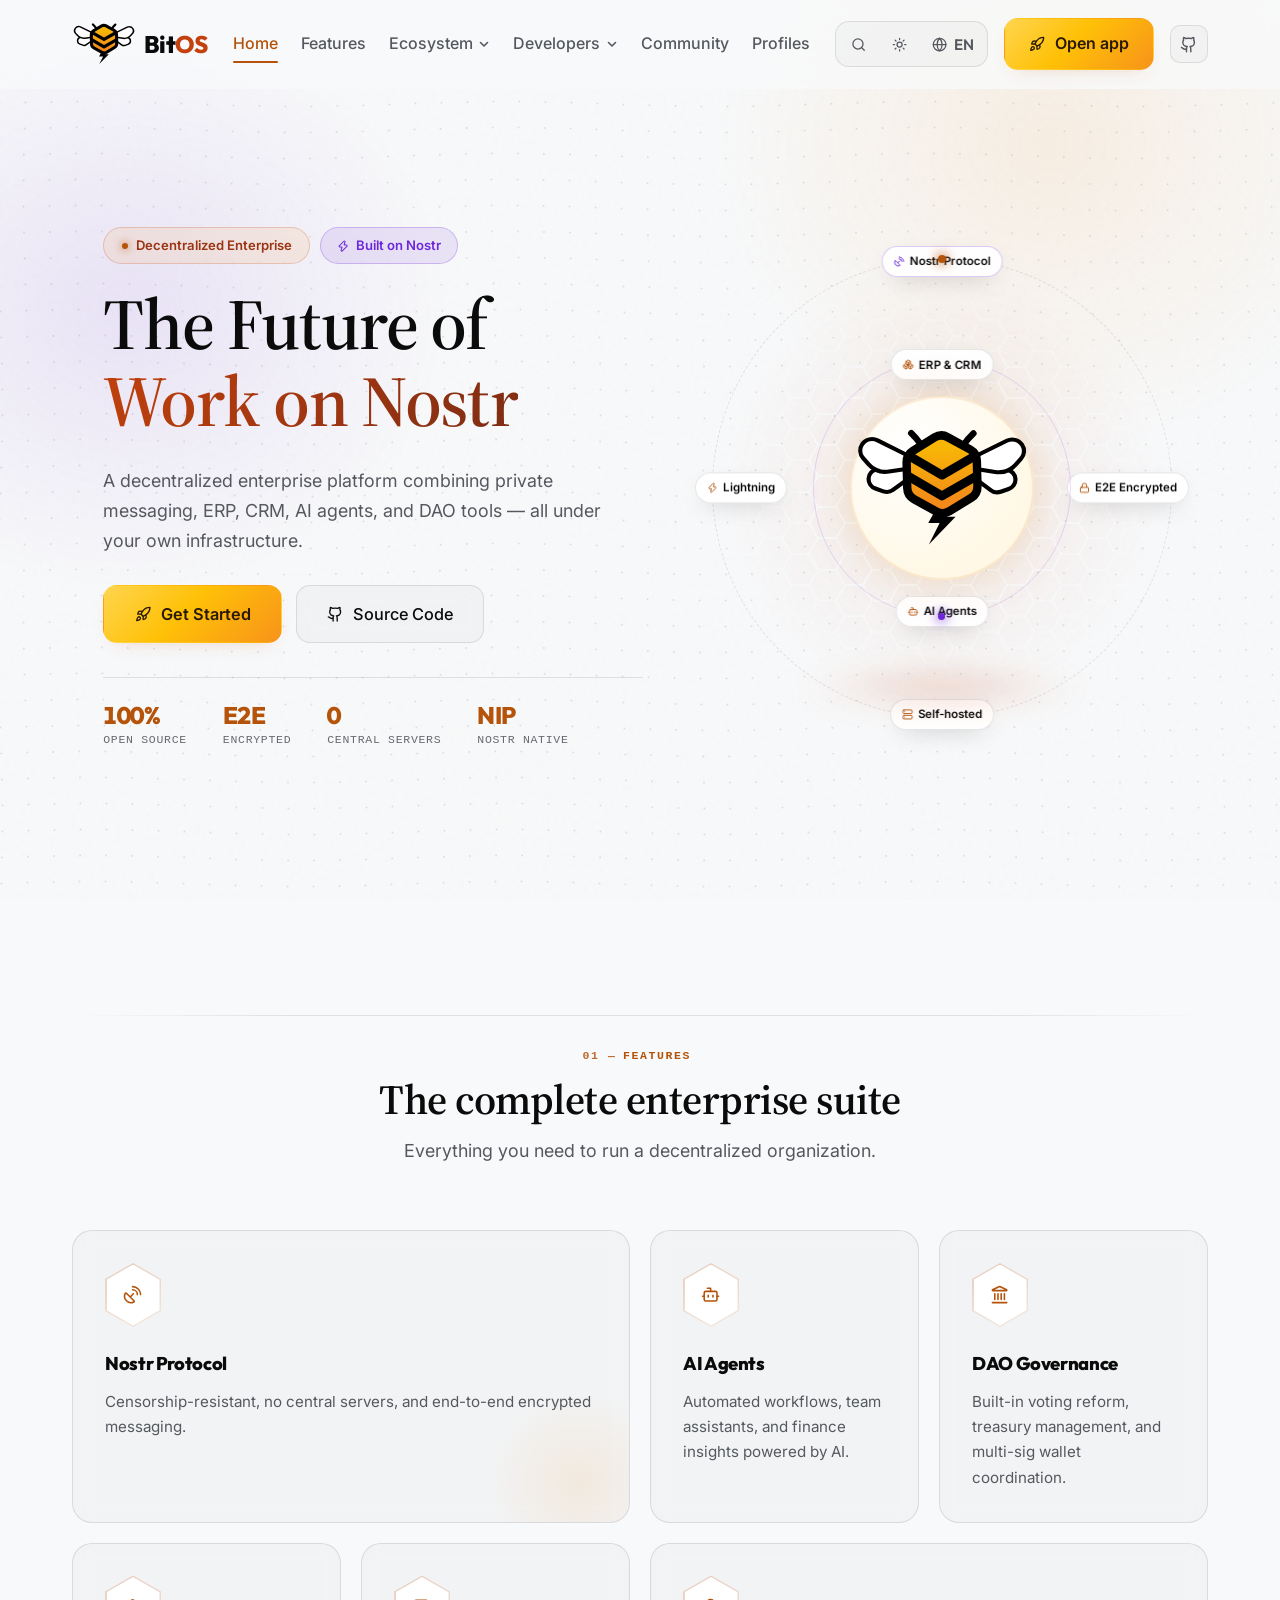
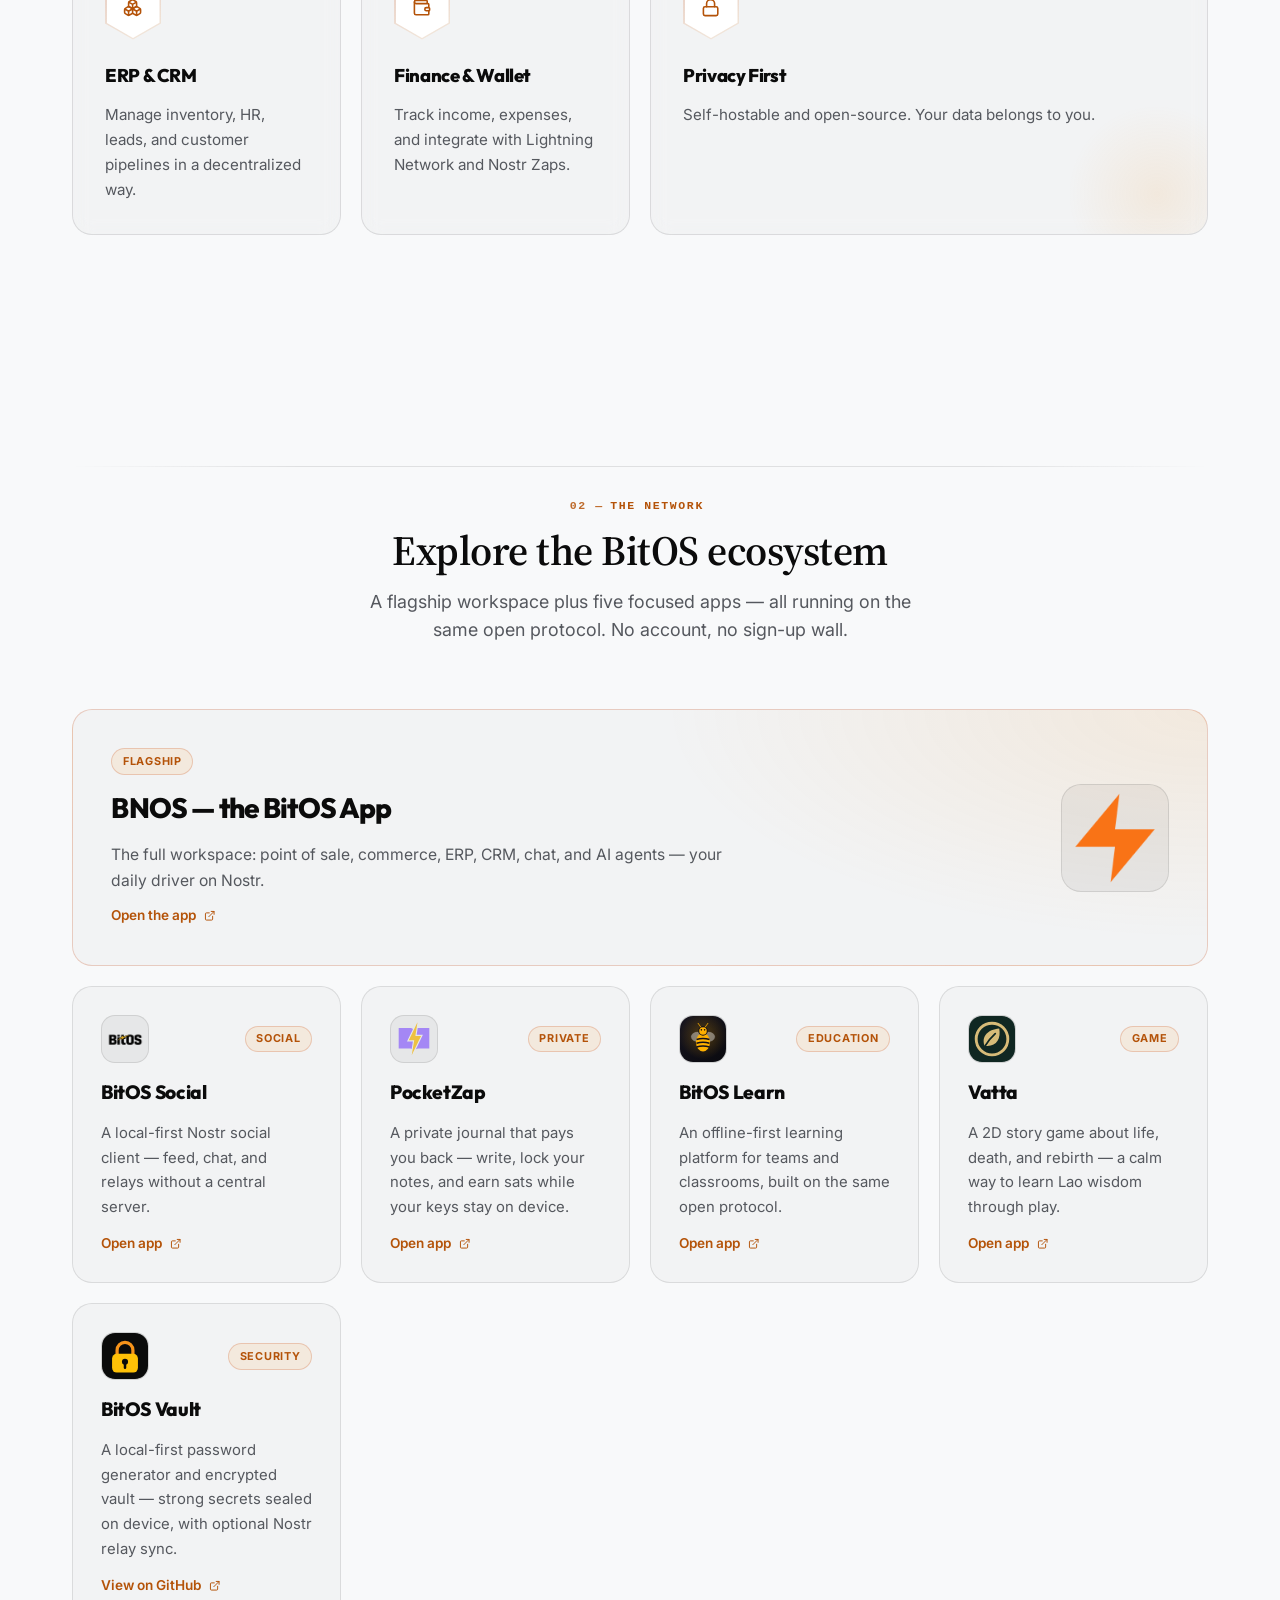
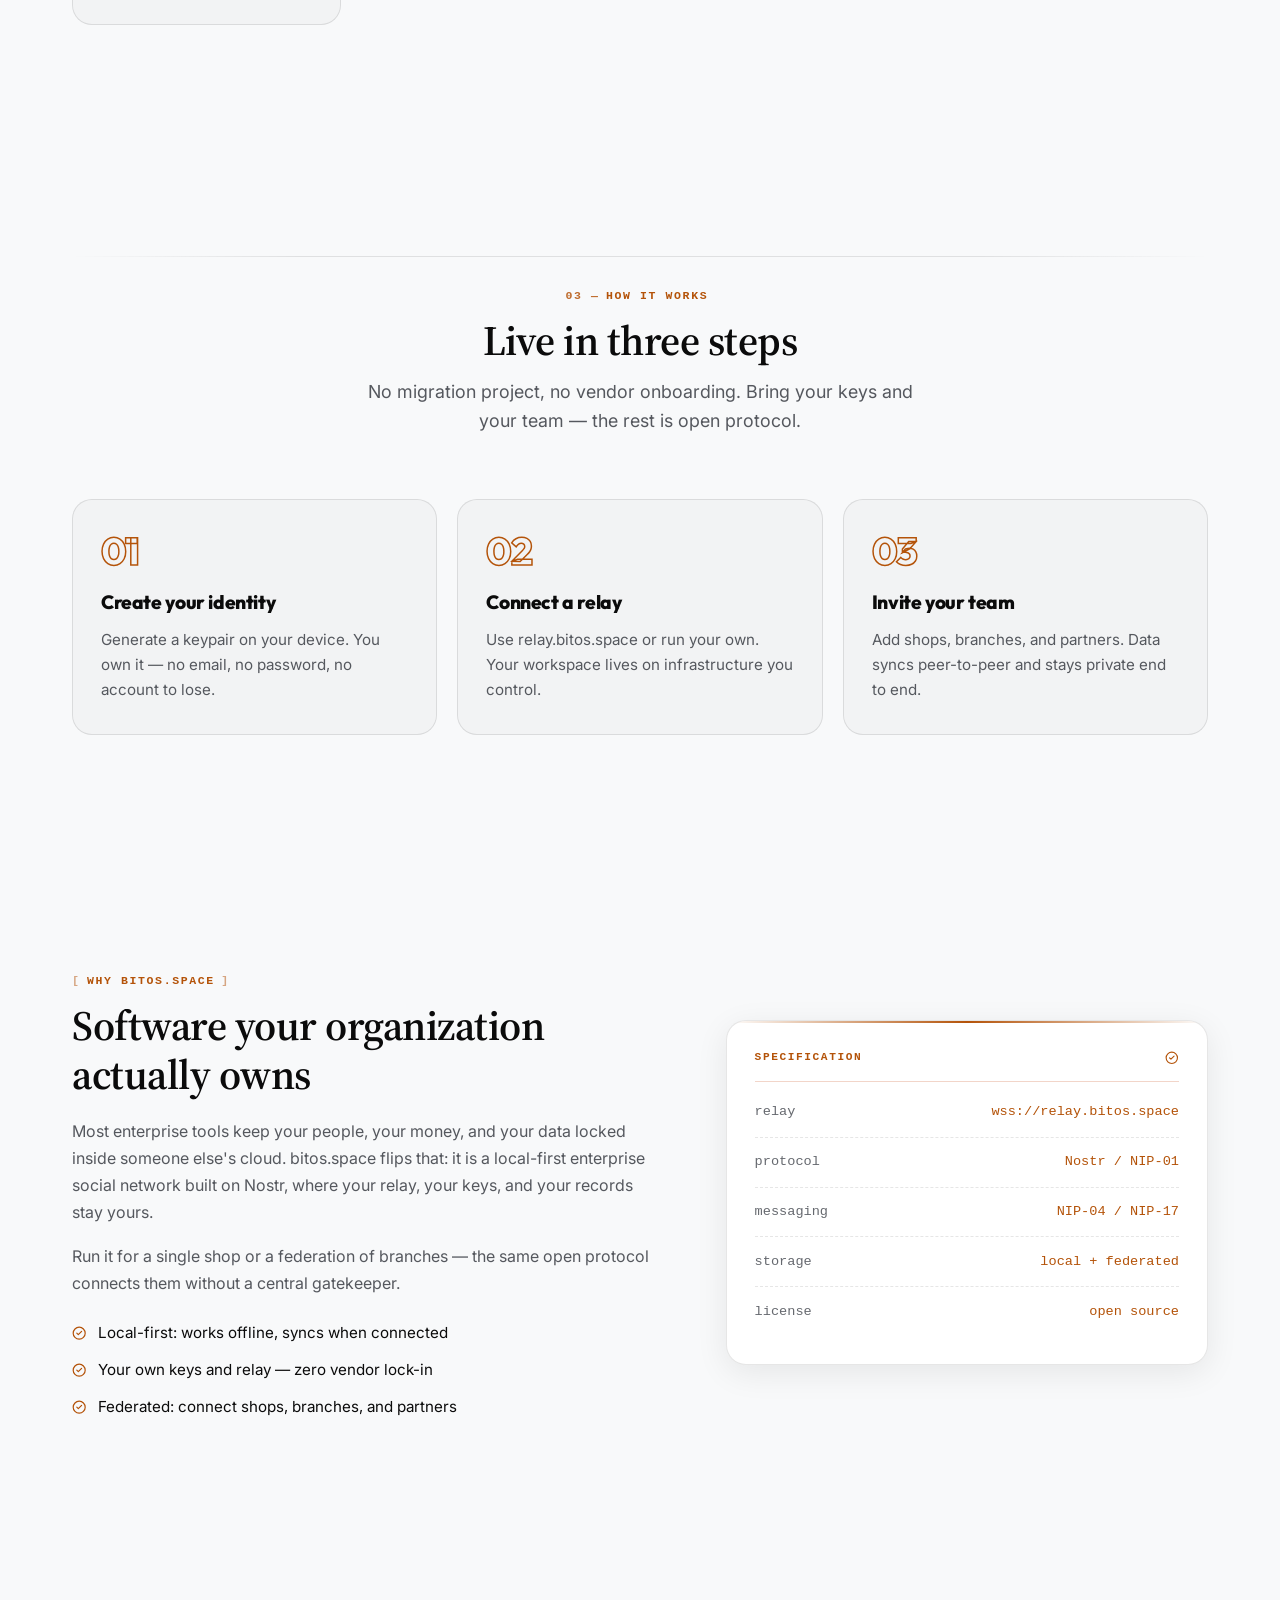
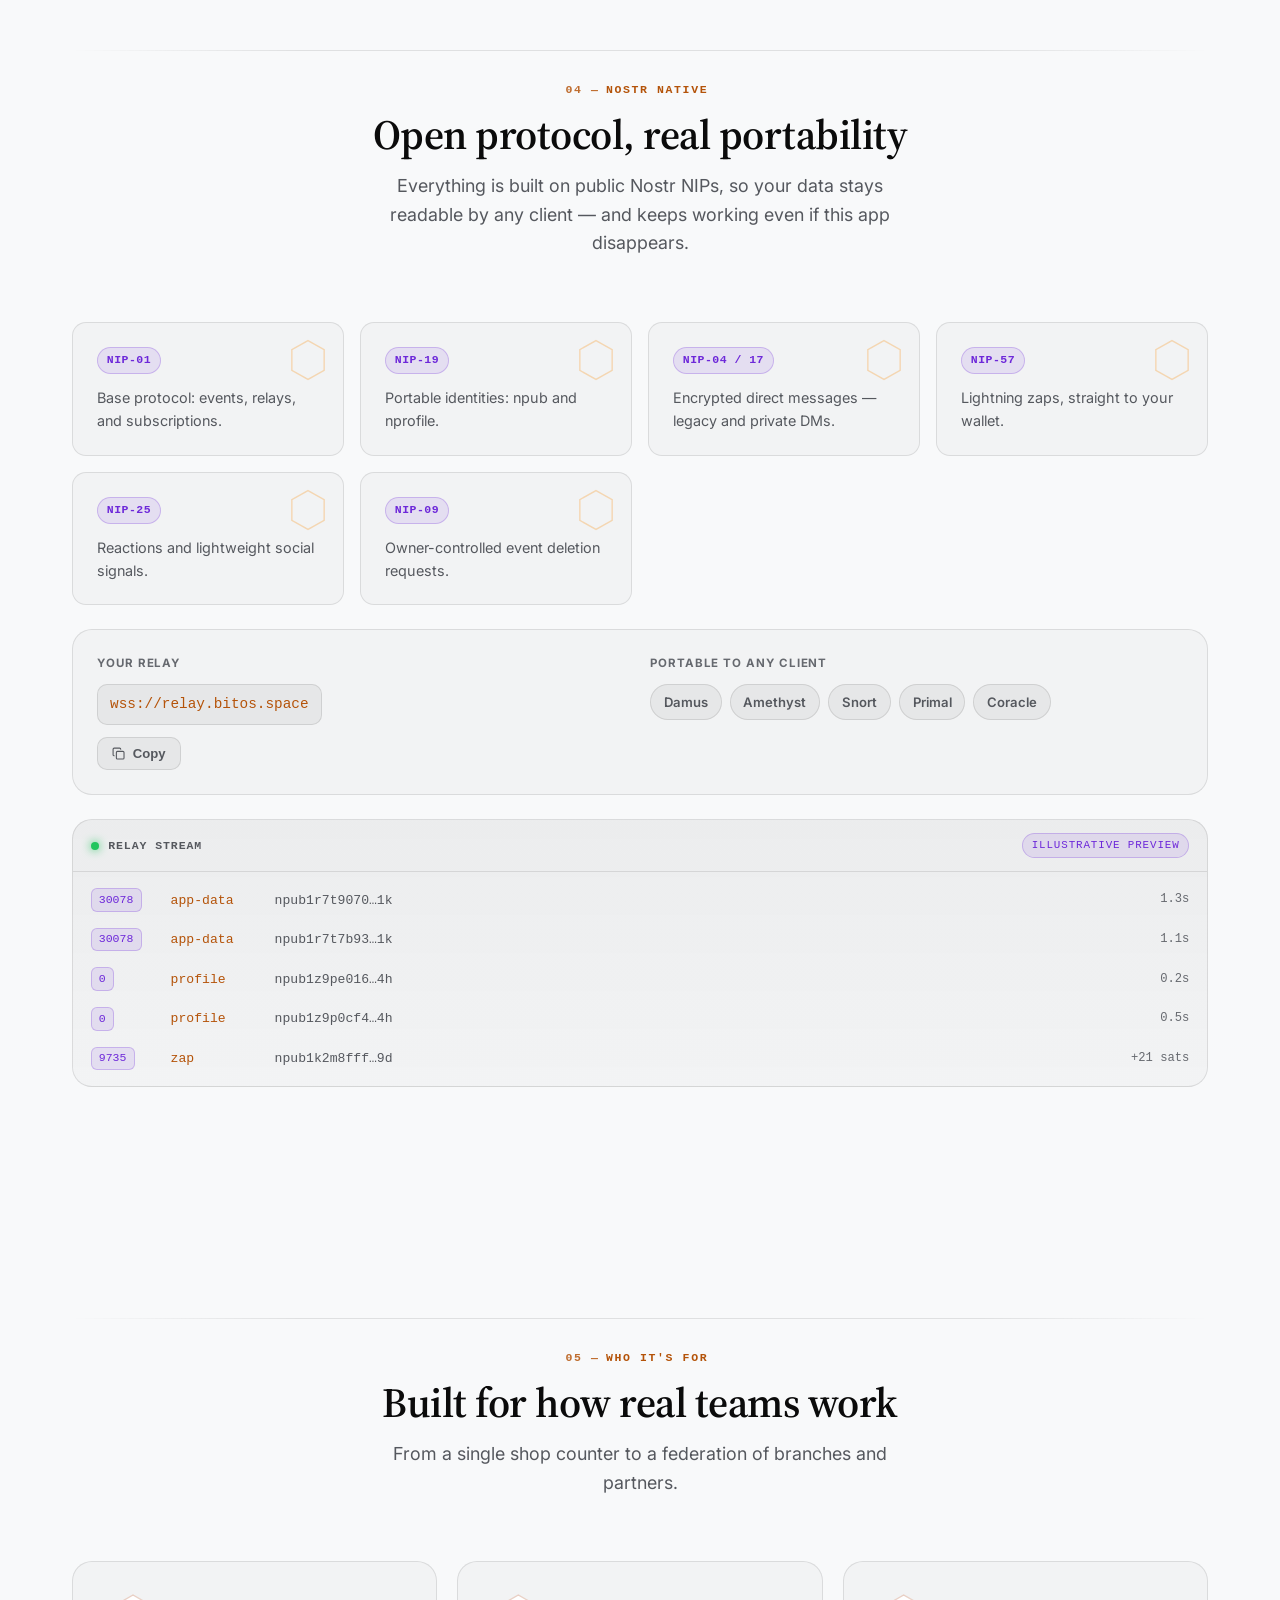
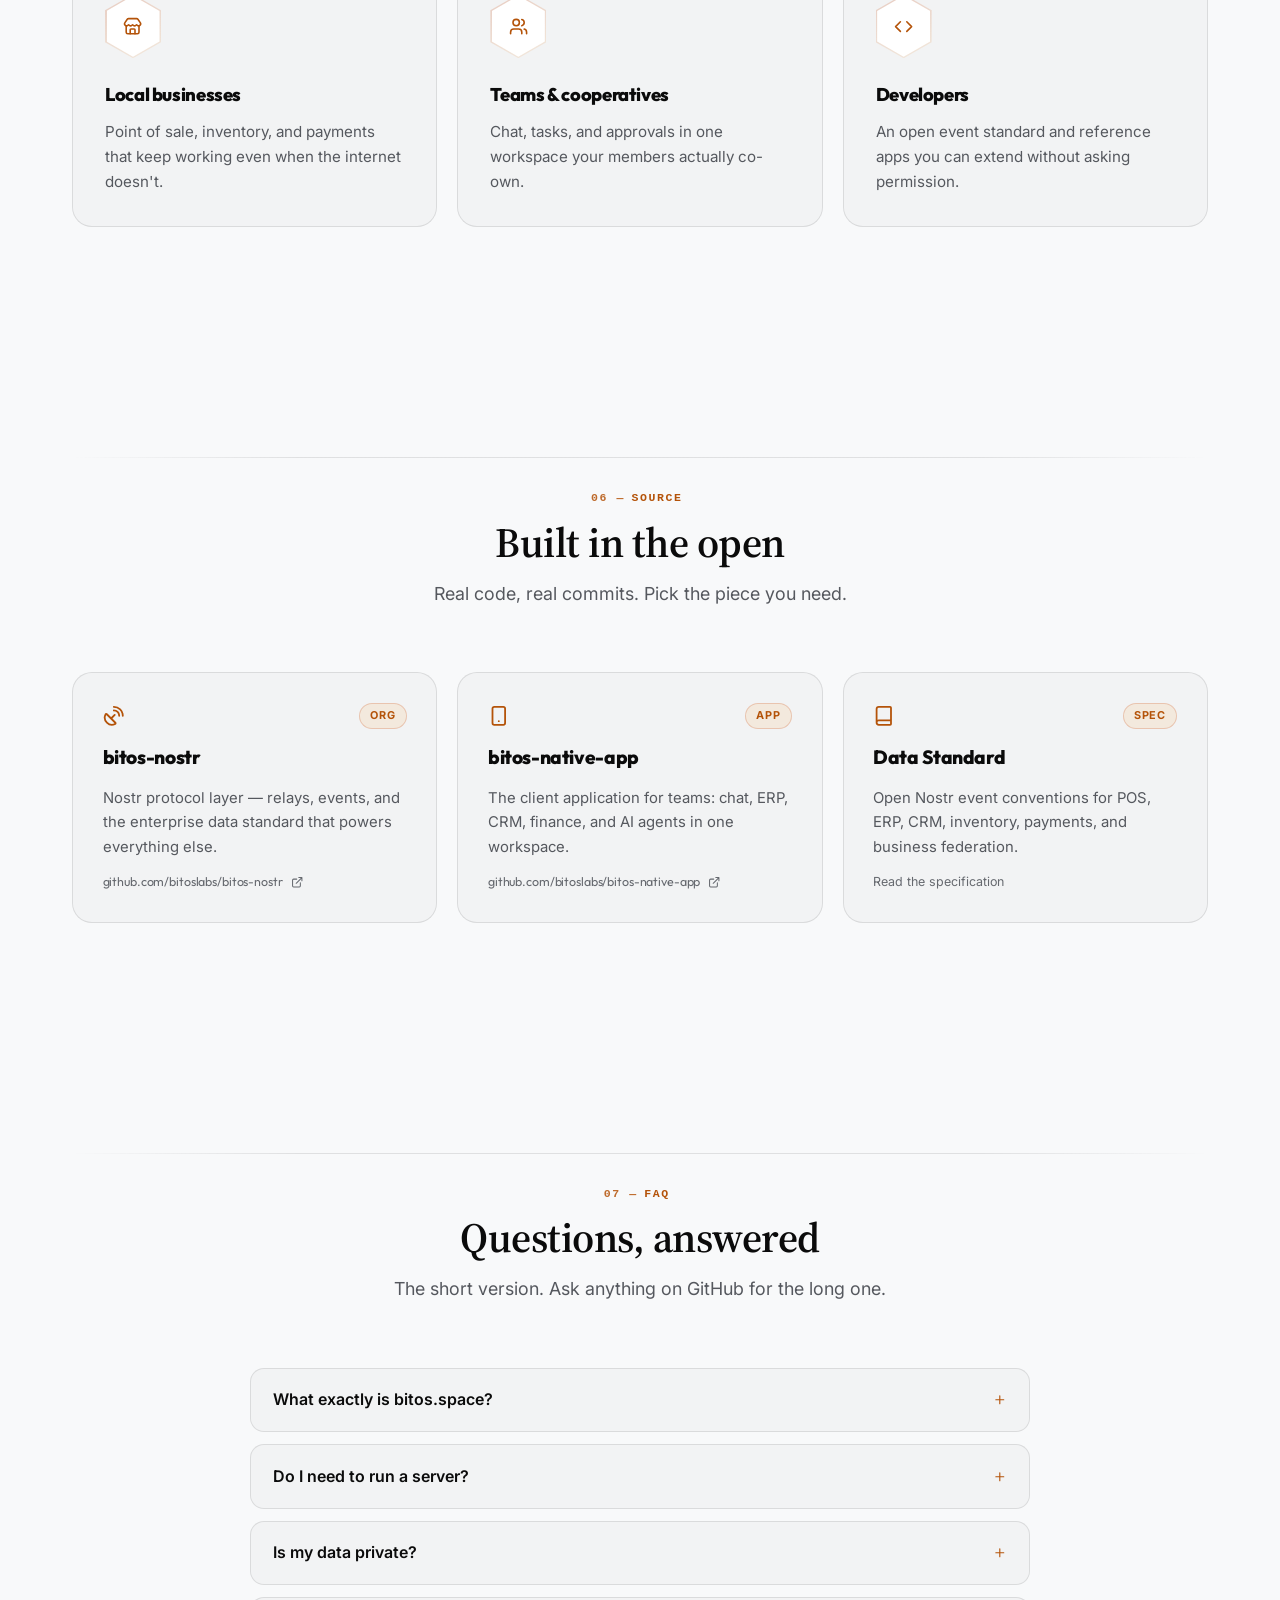
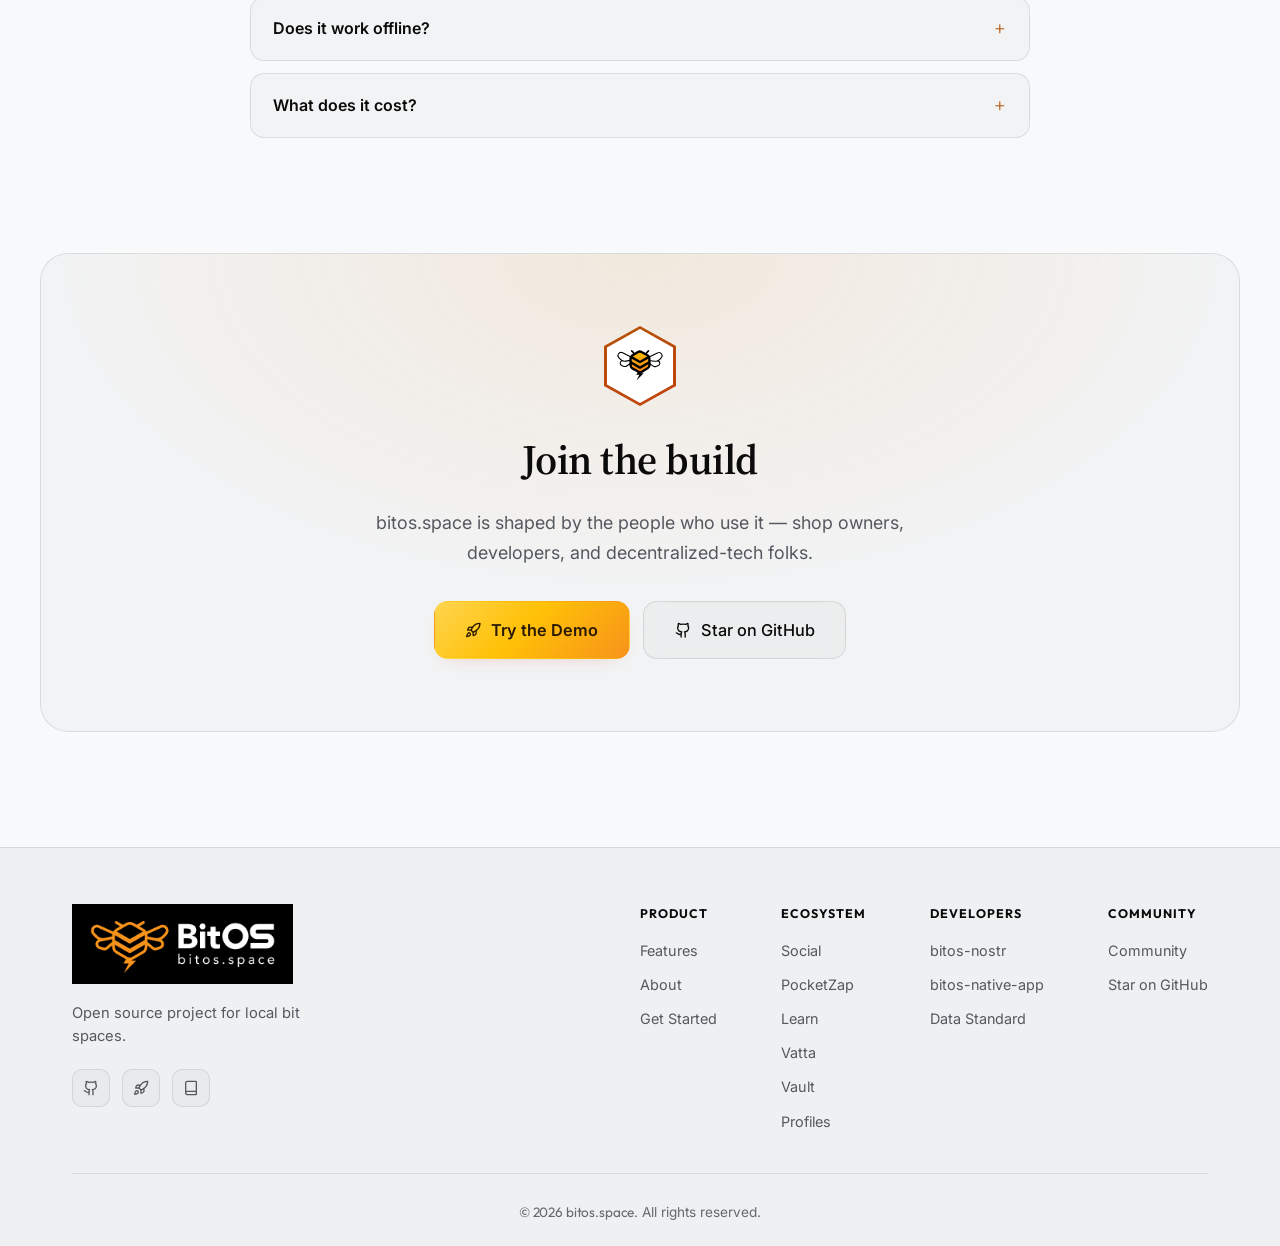
==== commit e6975e50: "Update branding assets and theme-aware logos" ====
--- a/index.html
+++ b/index.html
@@ -104,12 +104,12 @@
 
     <!-- Styles -->
     <link rel="stylesheet" href="assets/fonts/stylesheet.css" />
-    <link rel="stylesheet" href="styles.css?v=19" />
+    <link rel="stylesheet" href="styles.css?v=22" />
 
     <!-- title tab icon -->
-    <link rel="icon" href="assets/bee.svg" type="image/svg+xml" />
+    <link rel="icon" href="assets/bitos-icon.svg" type="image/svg+xml" />
     <link rel="icon" href="favicon.ico" sizes="any" />
-    <link rel="apple-touch-icon" href="assets/icons/bee-icon-180.png" />
+    <link rel="apple-touch-icon" href="assets/icons/bitos-icon-180.png" />
   </head>
   <body>
     <a class="skip-link" href="#home" data-i18n="skip_link"
@@ -122,7 +122,17 @@
         <a href="#" class="logo" aria-label="BitOS">
           <span class="logo-icon">
             <img
-              src="assets/bee-animated.svg"
+              class="logo-mark--dark"
+              src="assets/bitos-logo-animated-dark.svg?v=2"
+              width="66"
+              height="44"
+              alt=""
+              aria-hidden="true"
+            />
+            <img
+              class="logo-mark--light"
+              src="assets/bitos-logo-animated.svg?v=2"
+              width="66"
               height="44"
               alt=""
               aria-hidden="true"
@@ -614,8 +624,13 @@
               </div>
               <div class="orb__core">
                 <img
-                  class="bee-logo"
-                  src="assets/bee-animated.svg"
+                  class="bee-logo logo-mark--dark"
+                  src="assets/bitos-logo-animated-dark.svg?v=2"
+                  alt="bitos.space"
+                />
+                <img
+                  class="bee-logo logo-mark--light"
+                  src="assets/bitos-logo-animated.svg?v=2"
                   alt="bitos.space"
                 />
               </div>
@@ -1271,7 +1286,8 @@
       <section id="community" class="community-section">
         <div class="container community-inner reveal">
           <div class="seal" aria-hidden="true">
-            <img src="assets/bee-animated.svg" alt="" width="40" height="40" />
+            <img class="logo-mark--dark" src="assets/bitos-logo-animated-dark.svg?v=2" alt="" width="48" height="32" />
+            <img class="logo-mark--light" src="assets/bitos-logo-animated.svg?v=2" alt="" width="48" height="32" />
           </div>
           <h2 data-i18n="community_title">Join the build</h2>
           <p data-i18n="community_desc">
@@ -1306,7 +1322,10 @@
       <div class="container">
         <div class="footer-content">
           <div class="footer-brand">
-            <h3 class="en">bitos.space</h3>
+            <h3 class="en">
+                <!--bitos.space-->
+                <img src="/assets/bitos-logo-long.png" height="80" />
+            </h3>
             <p data-i18n="footer_desc">
               Open source project for local bit spaces.
             </p>
--- a/styles.css
+++ b/styles.css
@@ -255,11 +255,32 @@
   align-items: center;
 }
 
-/* Logo (assets = coloured bee mark, no filter needed) */
+/* Logo (assets/bitos-logo.svg = coloured bee mark, no filter needed) */
 .logo img {
+  height: 44px;
+  width: auto;
   filter: none;
   transition: filter 0.3s ease;
   display: block;
+}
+
+/* Dark theme uses the light-line-art mark; light theme keeps the black-line mark. */
+.logo img.logo-mark--light,
+.orb__core img.logo-mark--light,
+.seal img.logo-mark--light {
+  display: none;
+}
+
+html.light-mode .logo img.logo-mark--light,
+html.light-mode .orb__core img.logo-mark--light,
+html.light-mode .seal img.logo-mark--light {
+  display: block;
+}
+
+html.light-mode .logo img.logo-mark--dark,
+html.light-mode .orb__core img.logo-mark--dark,
+html.light-mode .seal img.logo-mark--dark {
+  display: none;
 }
 
 .logo-text {
@@ -959,11 +980,11 @@
   filter: none;
 }
 
-/* Animated bee mascot (assets/bee-animated.svg) — keep brand colours, no invert */
+/* Brand mark (assets/bitos-logo.svg) — keep brand colours, no invert */
 .orb__core img.bee-logo,
 html.light-mode .orb__core img.bee-logo {
-  width: 82%;
-  height: 82%;
+  width: 98%;
+  height: auto;
   filter: none;
 }
 
@@ -1883,8 +1904,8 @@
 .seal img {
   position: relative;
   z-index: 1;
-  width: 40px;
-  height: 40px;
+  width: 48px;
+  height: auto;
 }
 
 .community-inner h2 {
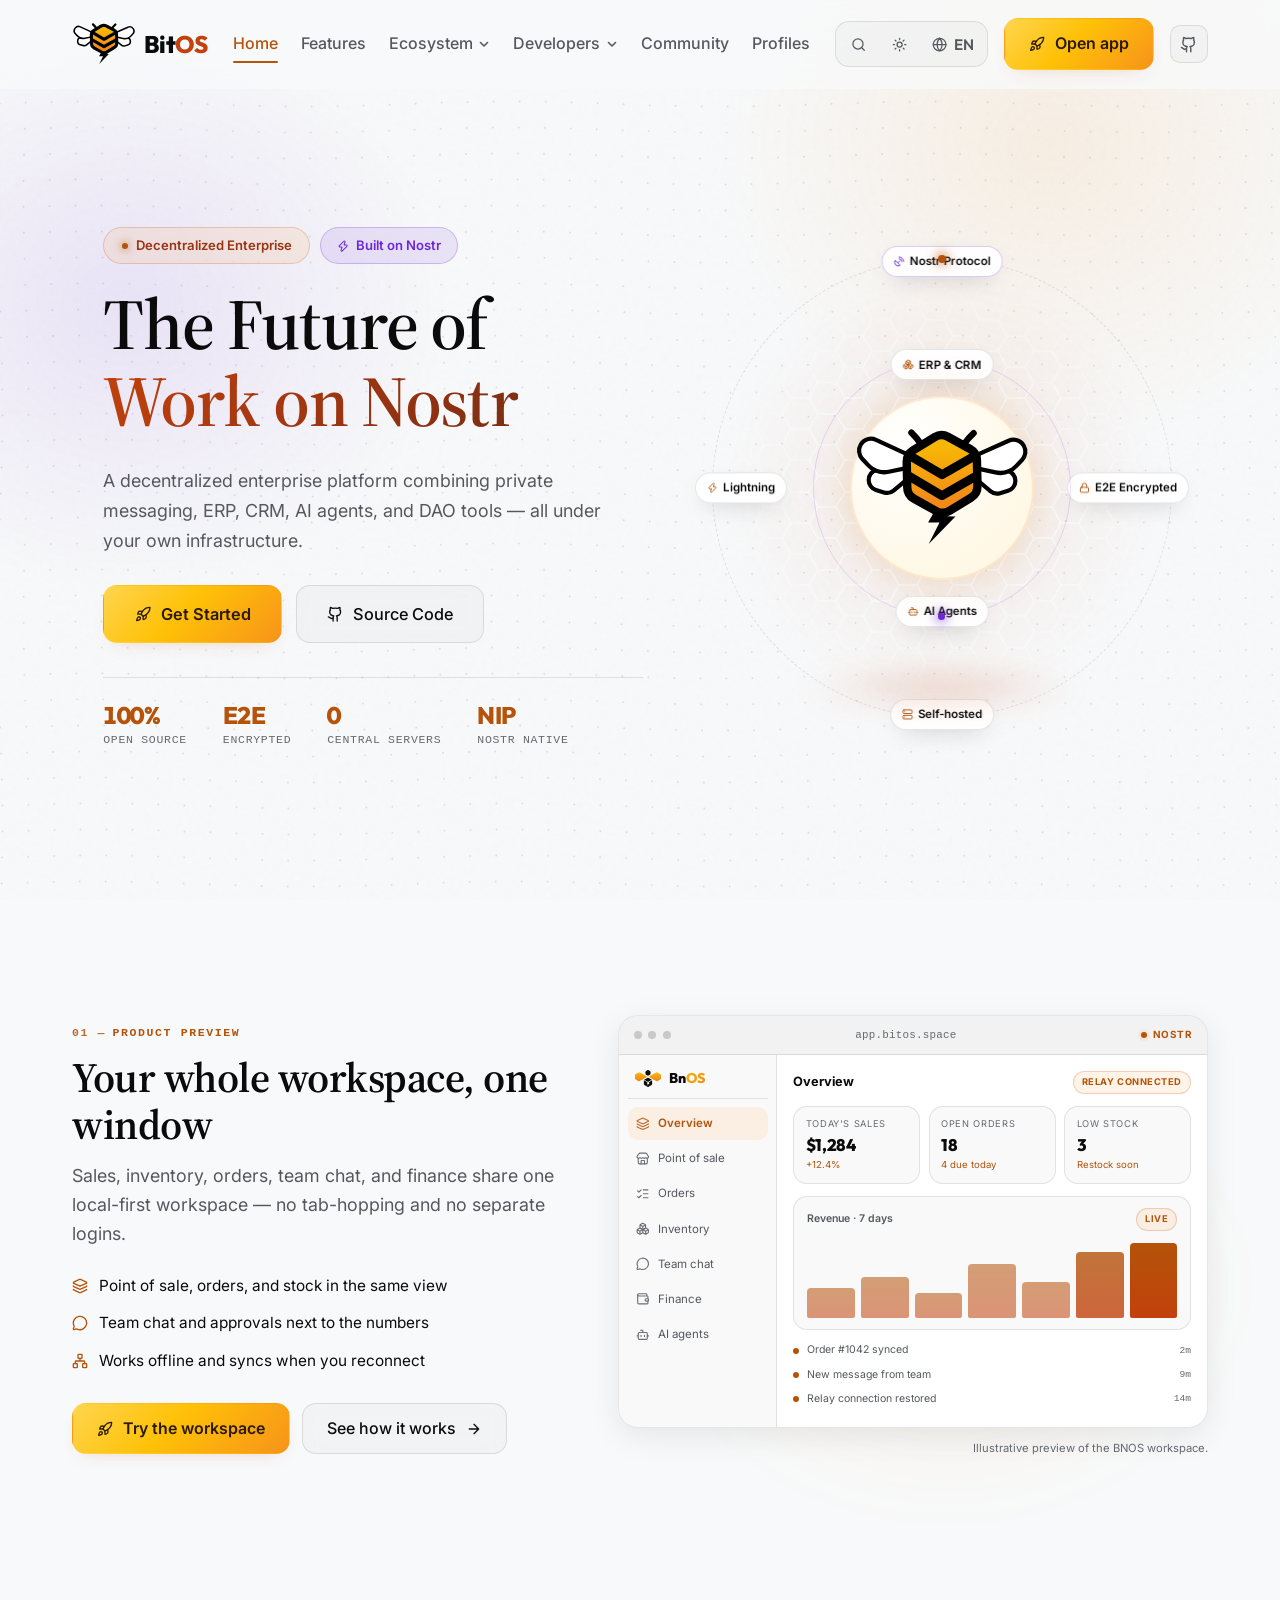
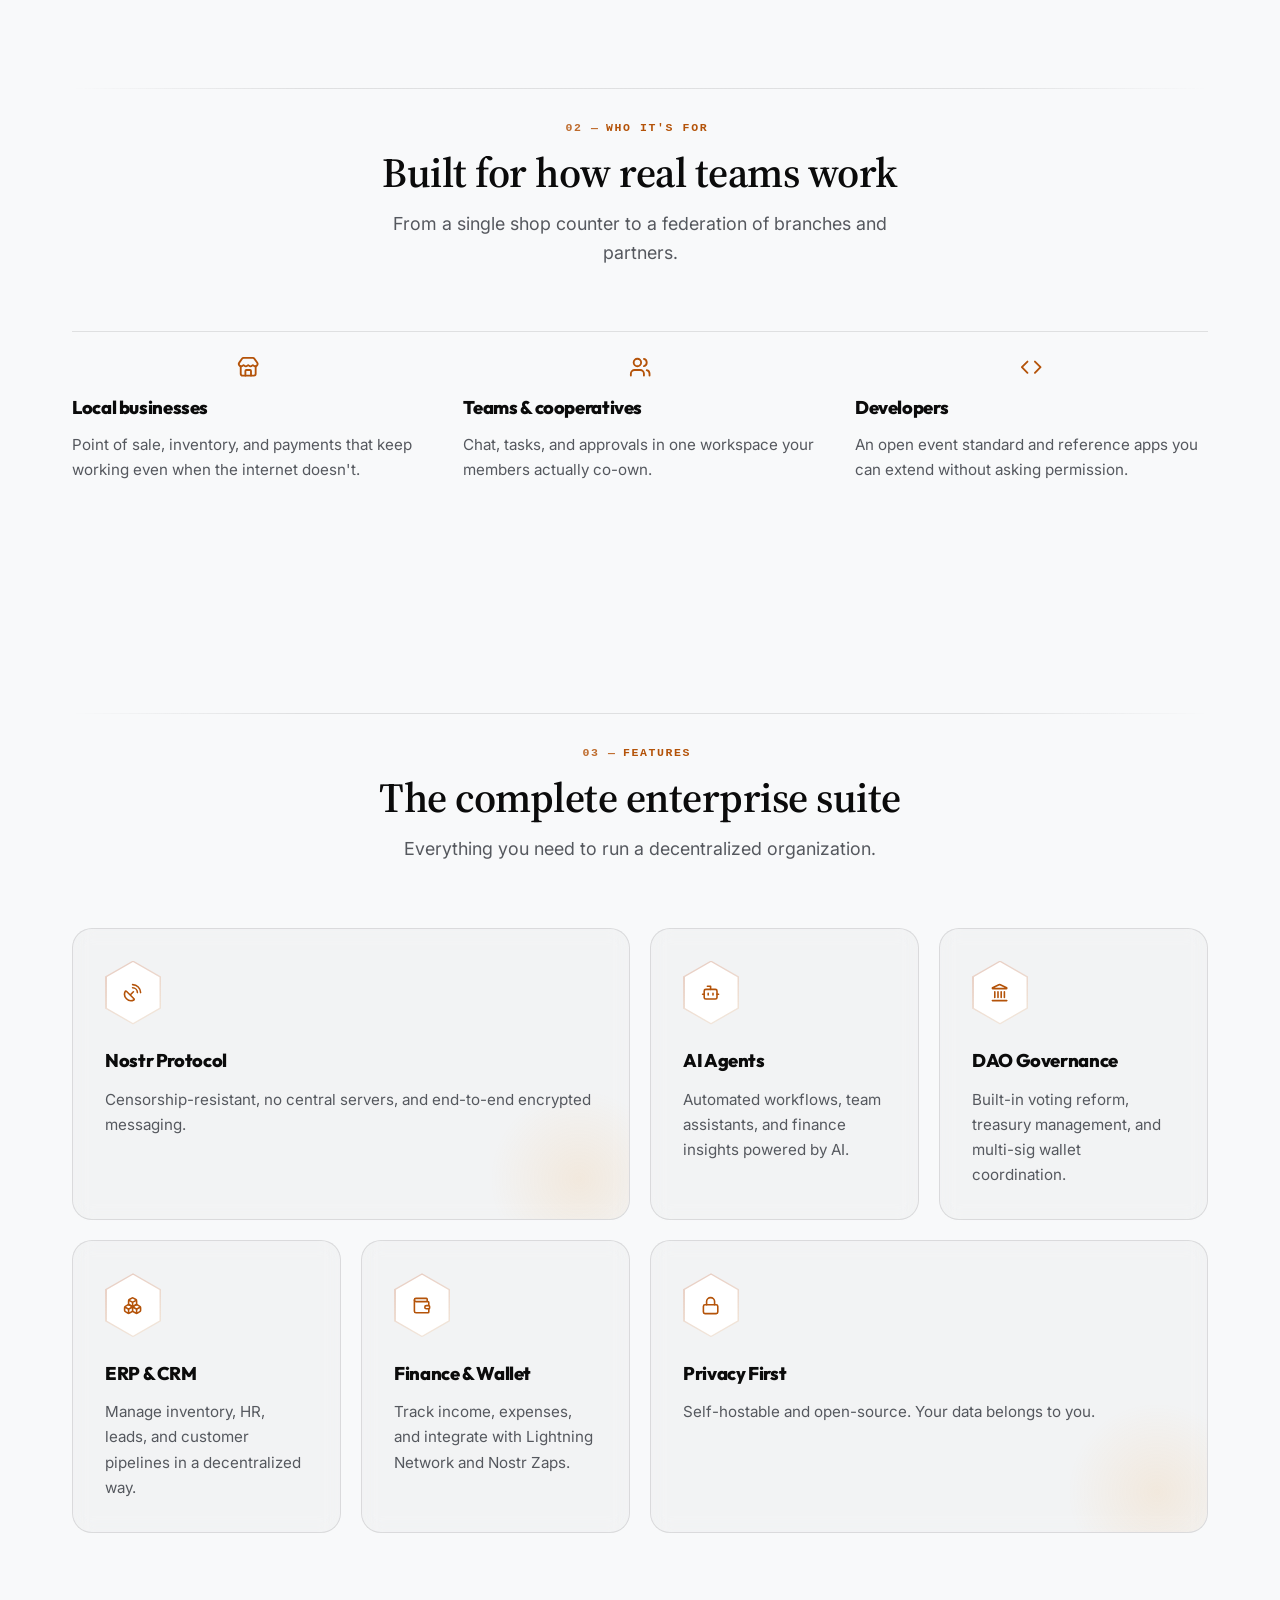
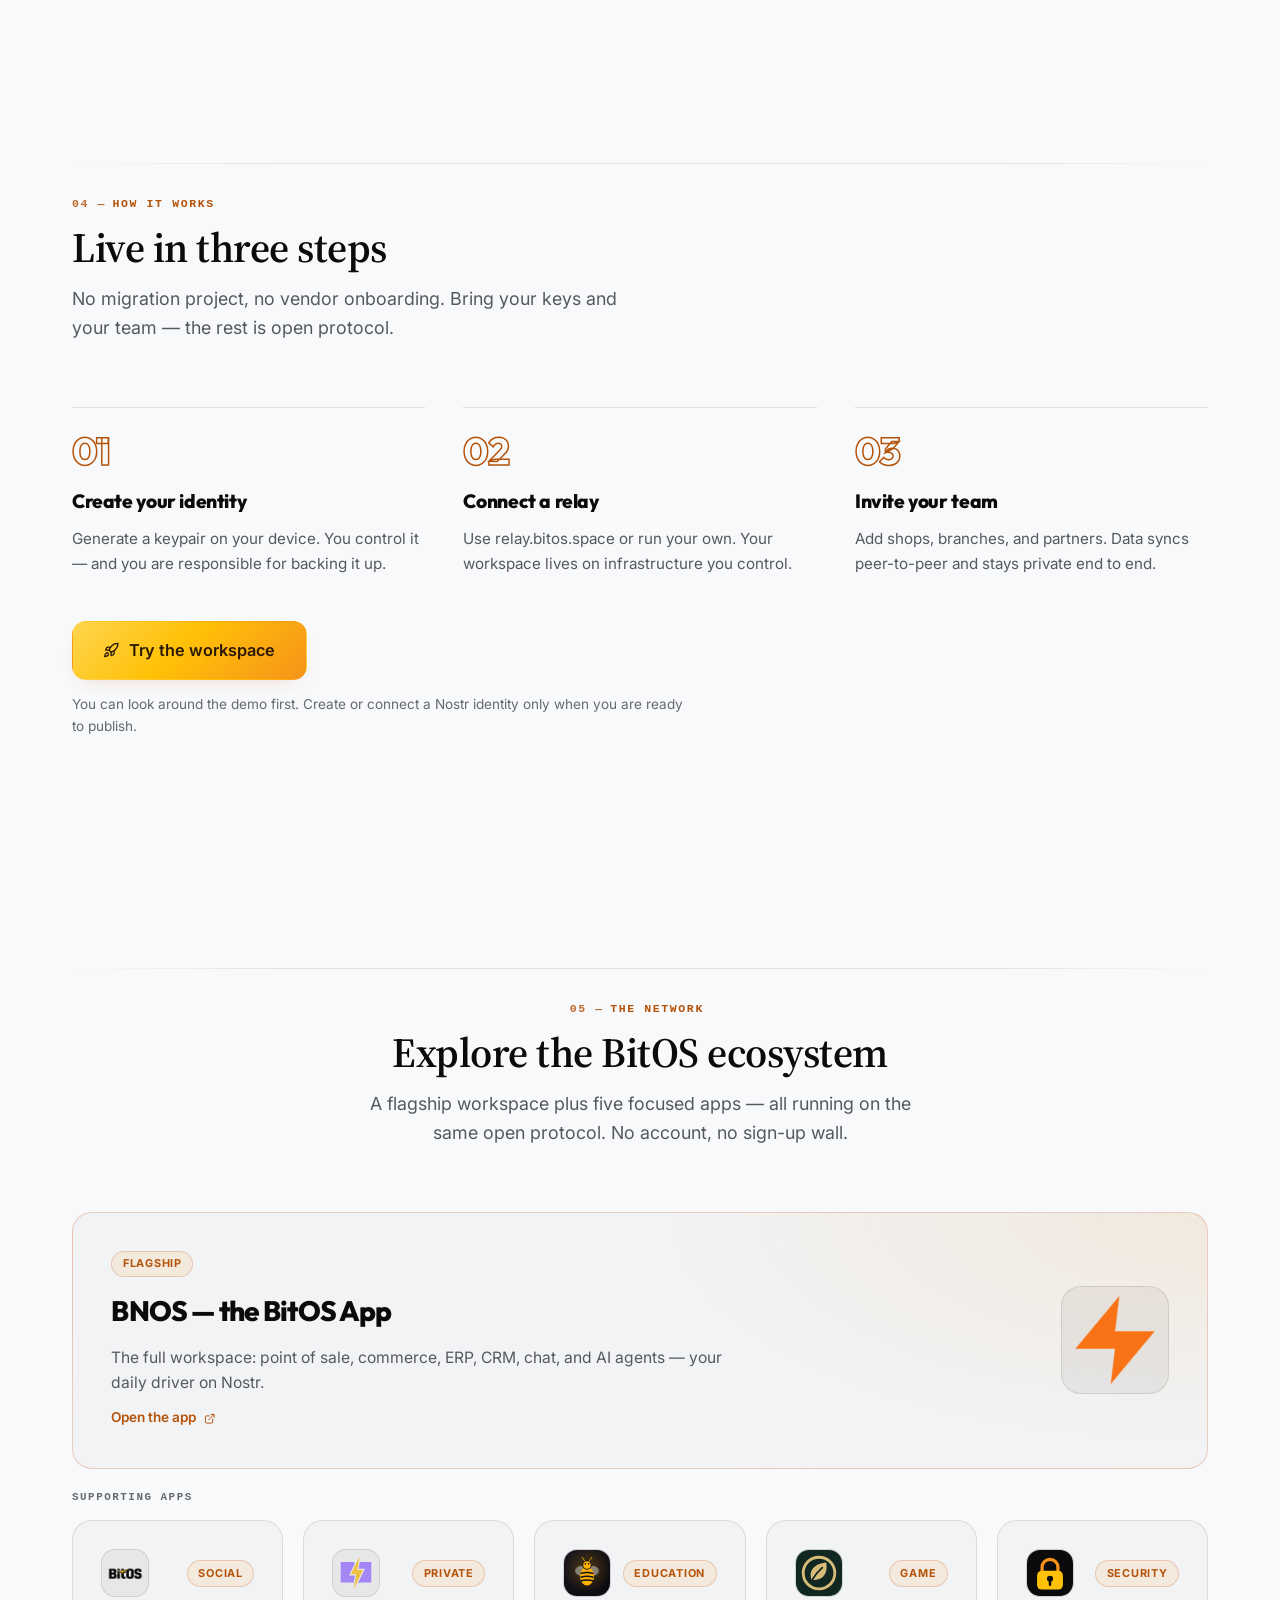
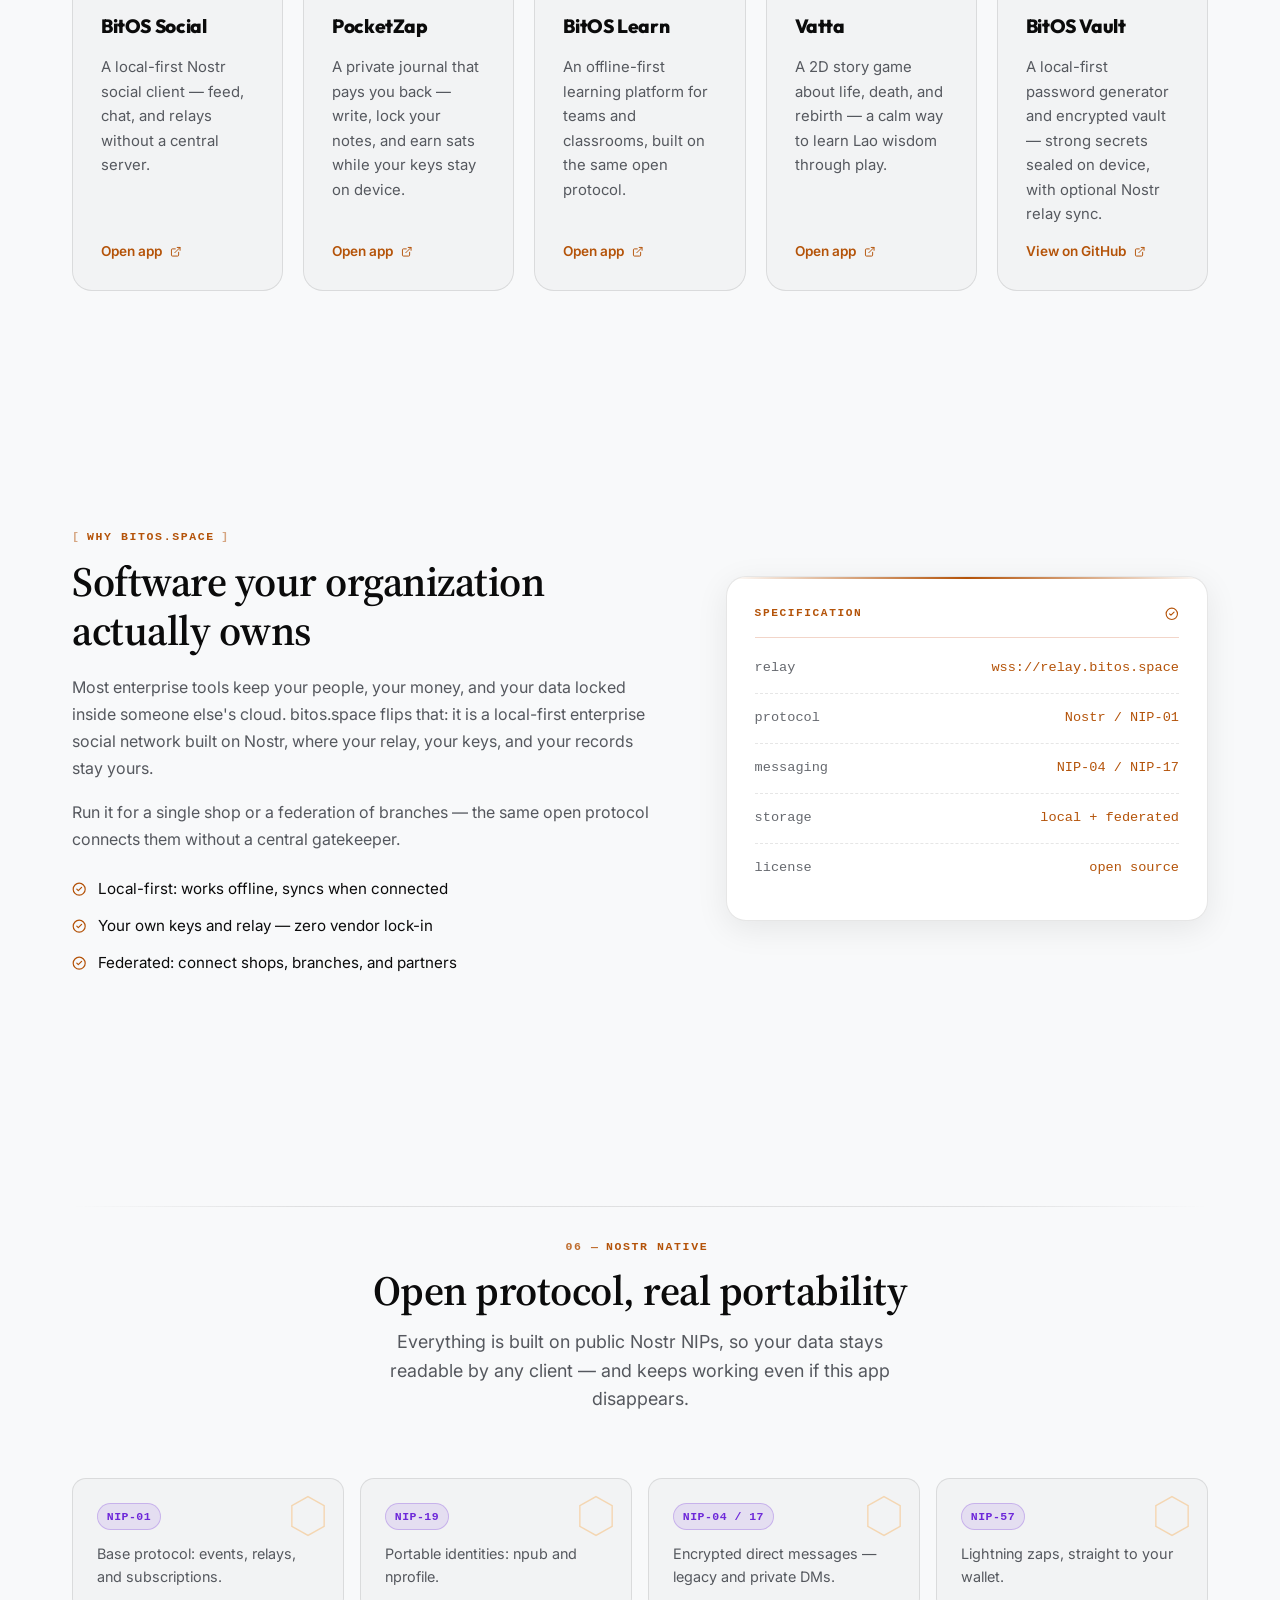
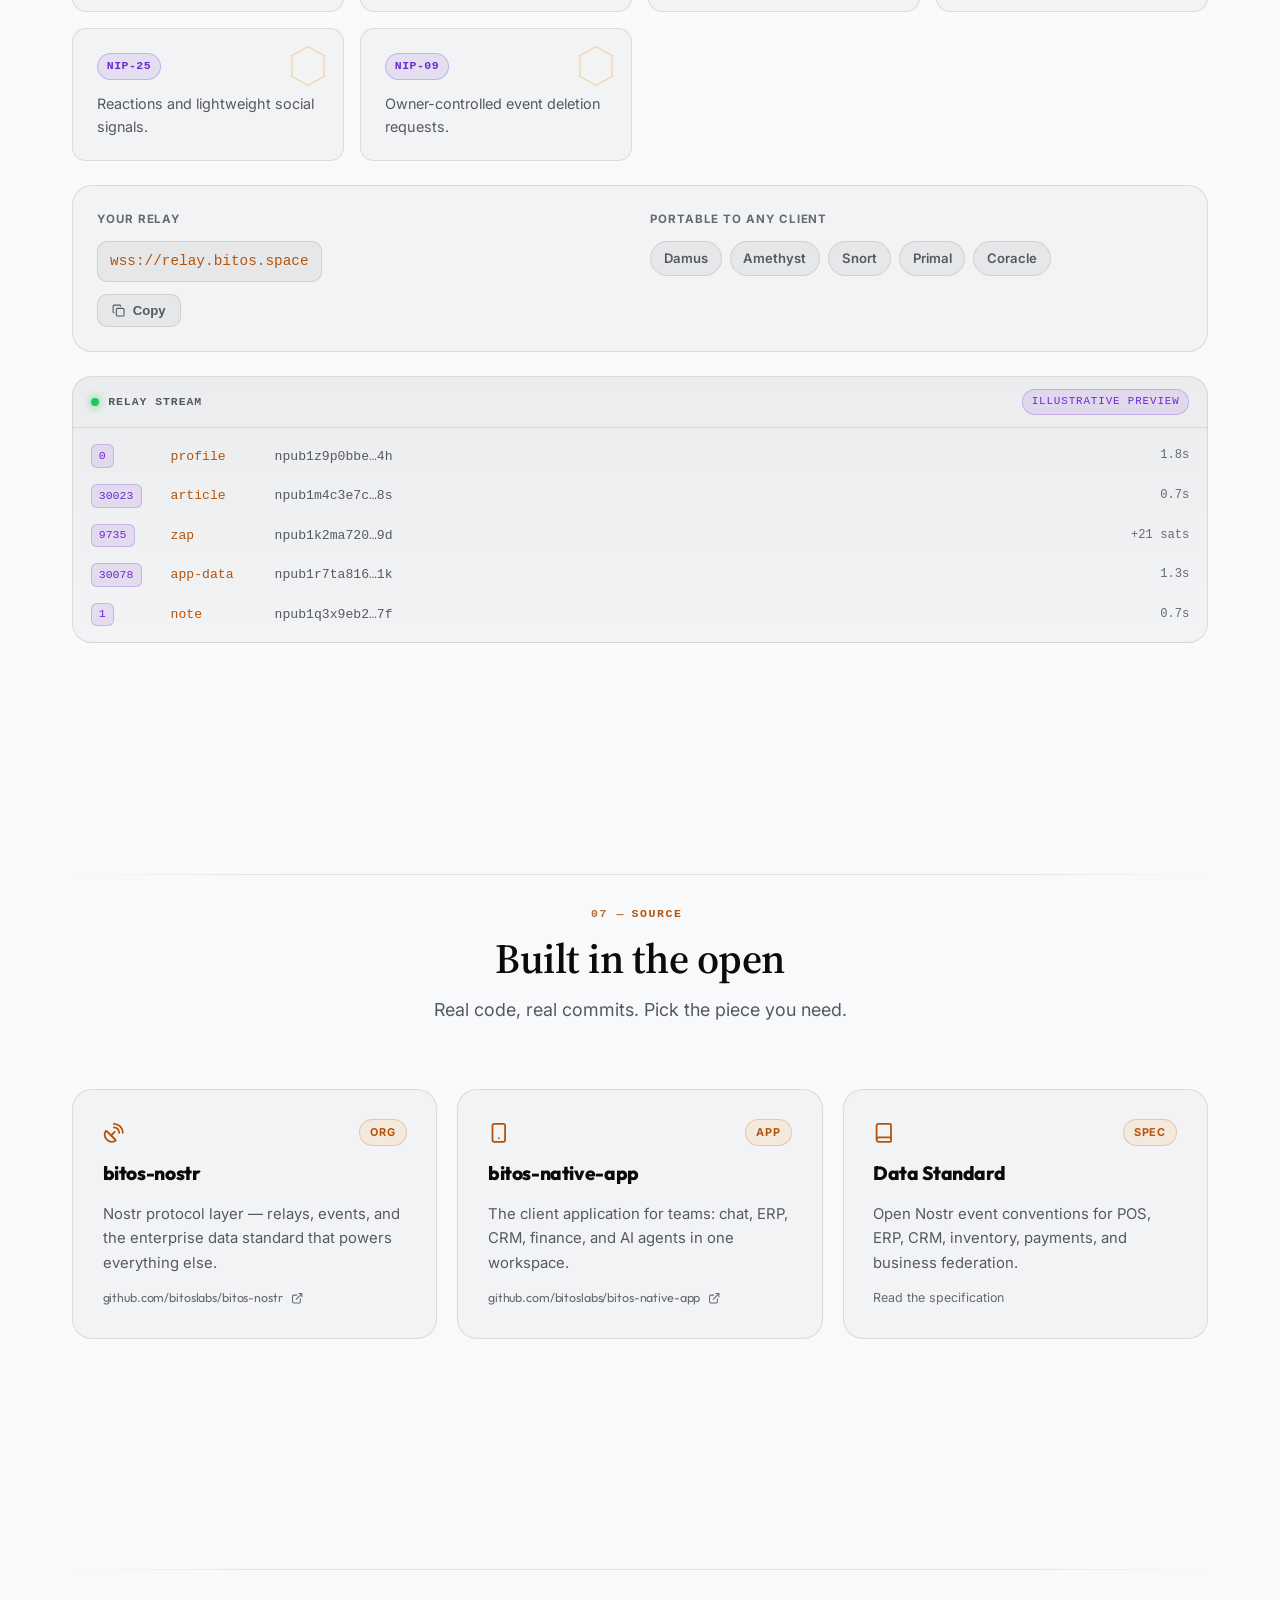
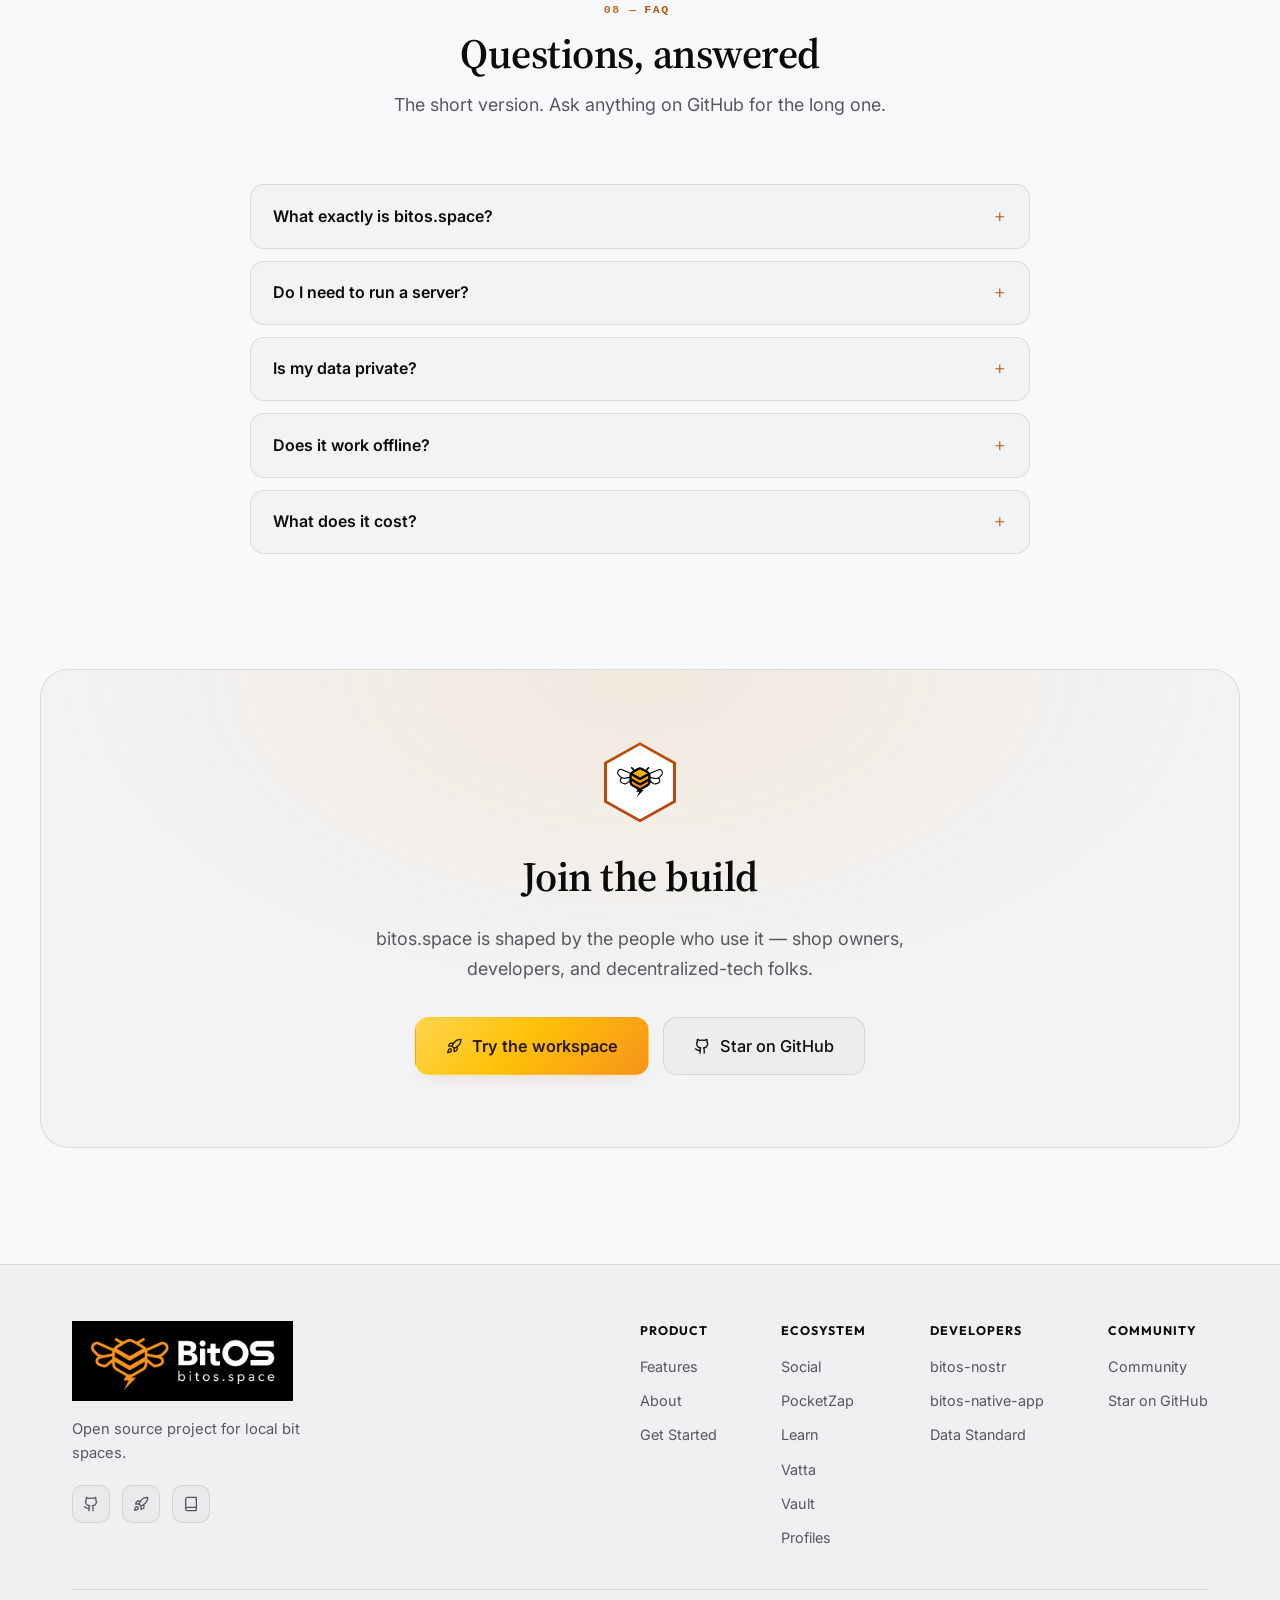
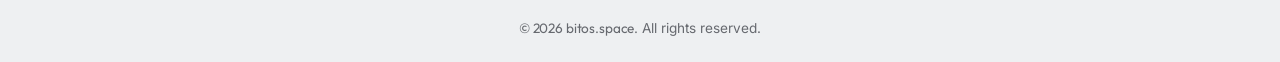
==== commit 25fd1eaf: "Add product preview and audience sections" ====
--- a/index.html
+++ b/index.html
@@ -640,6 +640,252 @@
         </div>
       </section>
 
+      <section id="preview" class="preview-section">
+        <div class="container preview-grid">
+          <div class="preview-copy reveal">
+            <div class="section-header section-header--left">
+              <span class="section-kicker" data-i18n="preview_kicker"
+                >Product preview</span
+              >
+              <h2 data-i18n="preview_title">Your whole workspace, one window</h2>
+              <p data-i18n="preview_desc">
+                Sales, inventory, orders, team chat, and finance share one
+                local-first workspace — no tab-hopping and no separate logins.
+              </p>
+            </div>
+            <ul class="preview-points">
+              <li>
+                <svg class="icon" aria-hidden="true"><use href="assets/icons/lucide-sprite.svg#layers"></use></svg>
+                <span data-i18n="preview_p1"
+                  >Point of sale, orders, and stock in the same view</span
+                >
+              </li>
+              <li>
+                <svg class="icon" aria-hidden="true"><use href="assets/icons/lucide-sprite.svg#message-circle"></use></svg>
+                <span data-i18n="preview_p2"
+                  >Team chat and approvals next to the numbers</span
+                >
+              </li>
+              <li>
+                <svg class="icon" aria-hidden="true"><use href="assets/icons/lucide-sprite.svg#network"></use></svg>
+                <span data-i18n="preview_p3"
+                  >Works offline and syncs when you reconnect</span
+                >
+              </li>
+            </ul>
+            <div class="preview-actions">
+              <a
+                href="https://app.bitos.space"
+                target="_blank"
+                rel="noopener"
+                class="btn-primary"
+              >
+                <svg class="icon" aria-hidden="true"><use href="assets/icons/lucide-sprite.svg#rocket"></use></svg>
+                <span data-i18n="cta_try">Try the workspace</span>
+              </a>
+              <a href="#how" class="btn-glass">
+                <span data-i18n="preview_secondary">See how it works</span>
+                <svg class="icon" aria-hidden="true"><use href="assets/icons/lucide-sprite.svg#arrow-right"></use></svg>
+              </a>
+            </div>
+          </div>
+
+          <figure class="preview-figure reveal">
+            <div class="preview-window" aria-hidden="true">
+              <div class="preview-chrome">
+                <span class="preview-dot"></span>
+                <span class="preview-dot"></span>
+                <span class="preview-dot"></span>
+                <span class="preview-url">app.bitos.space</span>
+                <span class="preview-live">Nostr</span>
+              </div>
+              <div class="preview-app">
+                <div class="preview-side">
+                  <div class="preview-brand">
+                    <svg
+                      class="preview-brand__mark"
+                      width="26"
+                      height="17"
+                      viewBox="0 0 240.272 154.869"
+                      aria-hidden="true"
+                    >
+                      <defs>
+                        <linearGradient
+                          id="bnos-preview-wing-r"
+                          x1="242.638"
+                          y1="26.983"
+                          x2="242.638"
+                          y2="91.402"
+                          gradientUnits="userSpaceOnUse"
+                        >
+                          <stop offset="0" stop-color="#f7b506" />
+                          <stop offset="0.5246" stop-color="#f59f10" />
+                          <stop offset="0.9995" stop-color="#f28919" />
+                        </linearGradient>
+                        <linearGradient
+                          id="bnos-preview-wing-l"
+                          x1="110.166"
+                          y1="26.983"
+                          x2="110.166"
+                          y2="91.402"
+                          gradientUnits="userSpaceOnUse"
+                        >
+                          <stop offset="0" stop-color="#f7b506" />
+                          <stop offset="0.5246" stop-color="#f59f10" />
+                          <stop offset="0.9995" stop-color="#f28919" />
+                        </linearGradient>
+                      </defs>
+                      <g class="preview-brand__body">
+                        <path d="M143.762 32.154 L143.762 18.703 C143.762 14.424 141.479 10.47 137.773 8.33 L126.125 1.605 C122.419 -0.535 117.853 -0.535 114.147 1.605 L102.498 8.33 C98.792 10.47 96.509 14.424 96.509 18.703 L96.509 32.154 C96.509 36.433 98.792 40.387 102.498 42.527 L114.147 49.252 C117.853 51.392 122.419 51.392 126.125 49.252 L137.773 42.527 C141.479 40.387 143.762 36.433 143.762 32.154 Z" />
+                        <path d="M113.396 105.427 L85.215 89.16 C86.031 88.284 86.977 87.515 88.054 86.9 L113.94 71.958 C117.773 69.745 122.505 69.745 126.339 71.958 L152.213 86.9 C153.289 87.515 154.248 88.284 155.064 89.16 L126.871 105.427 C122.718 107.829 117.548 107.829 113.396 105.427 Z" />
+                        <path d="M158.412 97.643 L158.412 127.527 C158.412 131.952 156.058 136.046 152.213 138.27 L126.339 153.2 C122.505 155.425 117.773 155.425 113.94 153.2 L88.054 138.27 C84.221 136.046 81.855 131.952 81.855 127.527 L81.855 97.643 C81.855 96.412 82.044 95.194 82.387 94.046 L110.568 110.325 C112.225 111.283 113.999 111.97 115.821 112.384 L108.912 126.238 L119.607 126.238 L110.58 146.551 L134.537 120.109 L124.943 120.109 L132.029 108.976 L157.88 94.046 C158.223 95.194 158.412 96.412 158.412 97.643 Z" />
+                      </g>
+                      <g class="preview-brand__wing preview-brand__wing--left">
+                        <path d="M107.8 61.641 L107.8 61.641 C107.8 58.851 106.263 56.287 103.802 54.973 L44.104 23.096 C39.544 20.661 34.05 20.752 29.573 23.337 L7.482 36.091 C2.852 38.764 0 43.704 0 49.051 L0 74.231 C0 79.578 2.852 84.518 7.482 87.191 L29.573 99.945 C34.05 102.53 39.544 102.621 44.104 100.186 L103.802 68.309 C106.263 66.995 107.8 64.431 107.8 61.641 Z" fill="url(#bnos-preview-wing-l)" />
+                      </g>
+                      <g class="preview-brand__wing preview-brand__wing--right">
+                        <path d="M132.472 61.641 L132.472 61.641 C132.472 58.851 134.009 56.287 136.47 54.973 L196.168 23.096 C200.728 20.661 206.222 20.752 210.698 23.337 L232.789 36.091 C237.419 38.764 240.272 43.704 240.272 49.051 L240.272 74.231 C240.272 79.578 237.419 84.518 232.789 87.191 L210.698 99.945 C206.222 102.53 200.728 102.621 196.168 100.186 L136.47 68.309 C134.009 66.995 132.472 64.431 132.472 61.641 Z" fill="url(#bnos-preview-wing-r)" />
+                      </g>
+                    </svg>
+                    <span class="preview-brand__name"
+                      >Bn<span class="preview-brand__os">OS</span></span
+                    >
+                  </div>
+                  <div class="preview-side__item is-active">
+                    <svg class="icon"><use href="assets/icons/lucide-sprite.svg#layers"></use></svg>
+                    <span>Overview</span>
+                  </div>
+                  <div class="preview-side__item">
+                    <svg class="icon"><use href="assets/icons/lucide-sprite.svg#store"></use></svg>
+                    <span>Point of sale</span>
+                  </div>
+                  <div class="preview-side__item">
+                    <svg class="icon"><use href="assets/icons/lucide-sprite.svg#list-checks"></use></svg>
+                    <span>Orders</span>
+                  </div>
+                  <div class="preview-side__item">
+                    <svg class="icon"><use href="assets/icons/lucide-sprite.svg#boxes"></use></svg>
+                    <span>Inventory</span>
+                  </div>
+                  <div class="preview-side__item">
+                    <svg class="icon"><use href="assets/icons/lucide-sprite.svg#message-circle"></use></svg>
+                    <span>Team chat</span>
+                  </div>
+                  <div class="preview-side__item">
+                    <svg class="icon"><use href="assets/icons/lucide-sprite.svg#wallet"></use></svg>
+                    <span>Finance</span>
+                  </div>
+                  <div class="preview-side__item">
+                    <svg class="icon"><use href="assets/icons/lucide-sprite.svg#bot"></use></svg>
+                    <span>AI agents</span>
+                  </div>
+                </div>
+                <div class="preview-main">
+                  <div class="preview-topline">
+                    <span>Overview</span>
+                    <span class="preview-pill">Relay connected</span>
+                  </div>
+                  <div class="preview-stats">
+                    <div class="preview-stat">
+                      <span class="preview-stat__label">Today's sales</span>
+                      <strong class="preview-stat__value">$1,284</strong>
+                      <span class="preview-stat__delta">+12.4%</span>
+                    </div>
+                    <div class="preview-stat">
+                      <span class="preview-stat__label">Open orders</span>
+                      <strong class="preview-stat__value">18</strong>
+                      <span class="preview-stat__delta">4 due today</span>
+                    </div>
+                    <div class="preview-stat">
+                      <span class="preview-stat__label">Low stock</span>
+                      <strong class="preview-stat__value">3</strong>
+                      <span class="preview-stat__delta">Restock soon</span>
+                    </div>
+                  </div>
+                  <div class="preview-panel">
+                    <div class="preview-panel__head">
+                      <span>Revenue · 7 days</span>
+                      <span class="preview-pill">Live</span>
+                    </div>
+                    <div class="preview-chart">
+                      <span></span><span></span><span></span><span></span>
+                      <span></span><span></span><span></span>
+                    </div>
+                  </div>
+                  <div class="preview-rows">
+                    <div class="preview-row">
+                      <span class="preview-row__dot"></span>
+                      <span>Order #1042 synced</span>
+                      <span class="preview-row__meta">2m</span>
+                    </div>
+                    <div class="preview-row">
+                      <span class="preview-row__dot"></span>
+                      <span>New message from team</span>
+                      <span class="preview-row__meta">9m</span>
+                    </div>
+                    <div class="preview-row">
+                      <span class="preview-row__dot"></span>
+                      <span>Relay connection restored</span>
+                      <span class="preview-row__meta">14m</span>
+                    </div>
+                  </div>
+                </div>
+              </div>
+            </div>
+            <figcaption class="preview-caption" data-i18n="preview_note">
+              Illustrative preview of the BNOS workspace.
+            </figcaption>
+          </figure>
+        </div>
+      </section>
+
+      <section id="audience" class="audience-section">
+        <div class="container">
+          <div class="section-header reveal">
+            <span class="section-kicker" data-i18n="aud_kicker"
+              >Who it's for</span
+            >
+            <h2 data-i18n="aud_title">Built for how real teams work</h2>
+            <p data-i18n="aud_desc">
+              From a single shop counter to a federation of branches and
+              partners.
+            </p>
+          </div>
+          <div class="audience-grid">
+            <article class="audience-card reveal">
+              <div class="icon-box">
+                <svg class="icon" aria-hidden="true"><use href="assets/icons/lucide-sprite.svg#store"></use></svg>
+              </div>
+              <h3 data-i18n="aud_1_title">Local businesses</h3>
+              <p data-i18n="aud_1_desc">
+                Point of sale, inventory, and payments that keep working even
+                when the internet doesn't.
+              </p>
+            </article>
+            <article class="audience-card reveal">
+              <div class="icon-box">
+                <svg class="icon" aria-hidden="true"><use href="assets/icons/lucide-sprite.svg#users"></use></svg>
+              </div>
+              <h3 data-i18n="aud_2_title">Teams &amp; cooperatives</h3>
+              <p data-i18n="aud_2_desc">
+                Chat, tasks, and approvals in one workspace your members
+                actually co-own.
+              </p>
+            </article>
+            <article class="audience-card reveal">
+              <div class="icon-box">
+                <svg class="icon" aria-hidden="true"><use href="assets/icons/lucide-sprite.svg#code"></use></svg>
+              </div>
+              <h3 data-i18n="aud_3_title">Developers</h3>
+              <p data-i18n="aud_3_desc">
+                An open event standard and reference apps you can extend without
+                asking permission.
+              </p>
+            </article>
+          </div>
+        </div>
+      </section>
+
       <section id="features" class="features-section">
         <div class="container">
           <div class="section-header">
@@ -704,6 +950,62 @@
                 Self-hostable and open-source. Your data belongs to you.
               </p>
             </div>
+          </div>
+        </div>
+      </section>
+
+      <section id="how" class="how-section">
+        <div class="container">
+          <div class="section-header section-header--left reveal">
+            <span class="section-kicker" data-i18n="how_kicker"
+              >How it works</span
+            >
+            <h2 data-i18n="how_title">Live in three steps</h2>
+            <p data-i18n="how_desc">
+              No migration project, no vendor onboarding. Bring your keys and
+              your team — the rest is open protocol.
+            </p>
+          </div>
+          <ol class="how-grid">
+            <li class="how-card reveal">
+              <span class="how-num" aria-hidden="true">01</span>
+              <h3 data-i18n="how_1_title">Create your identity</h3>
+              <p data-i18n="how_1_desc">
+                Generate a keypair on your device. You control it — and you are
+                responsible for backing it up.
+              </p>
+            </li>
+            <li class="how-card reveal">
+              <span class="how-num" aria-hidden="true">02</span>
+              <h3 data-i18n="how_2_title">Connect a relay</h3>
+              <p data-i18n="how_2_desc">
+                Use relay.bitos.space or run your own. Your workspace lives on
+                infrastructure you control.
+              </p>
+            </li>
+            <li class="how-card reveal">
+              <span class="how-num" aria-hidden="true">03</span>
+              <h3 data-i18n="how_3_title">Invite your team</h3>
+              <p data-i18n="how_3_desc">
+                Add shops, branches, and partners. Data syncs peer-to-peer and
+                stays private end to end.
+              </p>
+            </li>
+          </ol>
+          <div class="how-actions reveal">
+            <a
+              href="https://app.bitos.space"
+              target="_blank"
+              rel="noopener"
+              class="btn-primary large"
+            >
+              <svg class="icon" aria-hidden="true"><use href="assets/icons/lucide-sprite.svg#rocket"></use></svg>
+              <span data-i18n="cta_try">Try the workspace</span>
+            </a>
+            <p class="how-note" data-i18n="how_note">
+              You can look around the demo first. Create or connect a Nostr
+              identity only when you are ready to publish.
+            </p>
           </div>
         </div>
       </section>
@@ -749,6 +1051,7 @@
             </div>
           </a>
 
+          <p class="eco-more-label" data-i18n="eco_more">Supporting apps</p>
           <div class="app-grid">
             <a
               class="app-card reveal"
@@ -895,47 +1198,6 @@
               </span>
             </a>
           </div>
-        </div>
-      </section>
-
-      <section id="how" class="how-section">
-        <div class="container">
-          <div class="section-header reveal">
-            <span class="section-kicker" data-i18n="how_kicker"
-              >How it works</span
-            >
-            <h2 data-i18n="how_title">Live in three steps</h2>
-            <p data-i18n="how_desc">
-              No migration project, no vendor onboarding. Bring your keys and
-              your team — the rest is open protocol.
-            </p>
-          </div>
-          <ol class="how-grid">
-            <li class="how-card reveal">
-              <span class="how-num" aria-hidden="true">01</span>
-              <h3 data-i18n="how_1_title">Create your identity</h3>
-              <p data-i18n="how_1_desc">
-                Generate a keypair on your device. You own it — no email, no
-                password, no account to lose.
-              </p>
-            </li>
-            <li class="how-card reveal">
-              <span class="how-num" aria-hidden="true">02</span>
-              <h3 data-i18n="how_2_title">Connect a relay</h3>
-              <p data-i18n="how_2_desc">
-                Use relay.bitos.space or run your own. Your workspace lives on
-                infrastructure you control.
-              </p>
-            </li>
-            <li class="how-card reveal">
-              <span class="how-num" aria-hidden="true">03</span>
-              <h3 data-i18n="how_3_title">Invite your team</h3>
-              <p data-i18n="how_3_desc">
-                Add shops, branches, and partners. Data syncs peer-to-peer and
-                stays private end to end.
-              </p>
-            </li>
-          </ol>
         </div>
       </section>
 
@@ -1099,53 +1361,6 @@
         </div>
       </section>
 
-      <section id="audience" class="audience-section">
-        <div class="container">
-          <div class="section-header reveal">
-            <span class="section-kicker" data-i18n="aud_kicker"
-              >Who it's for</span
-            >
-            <h2 data-i18n="aud_title">Built for how real teams work</h2>
-            <p data-i18n="aud_desc">
-              From a single shop counter to a federation of branches and
-              partners.
-            </p>
-          </div>
-          <div class="audience-grid">
-            <article class="audience-card reveal">
-              <div class="icon-box">
-                <svg class="icon" aria-hidden="true"><use href="assets/icons/lucide-sprite.svg#store"></use></svg>
-              </div>
-              <h3 data-i18n="aud_1_title">Local businesses</h3>
-              <p data-i18n="aud_1_desc">
-                Point of sale, inventory, and payments that keep working even
-                when the internet doesn't.
-              </p>
-            </article>
-            <article class="audience-card reveal">
-              <div class="icon-box">
-                <svg class="icon" aria-hidden="true"><use href="assets/icons/lucide-sprite.svg#users"></use></svg>
-              </div>
-              <h3 data-i18n="aud_2_title">Teams &amp; cooperatives</h3>
-              <p data-i18n="aud_2_desc">
-                Chat, tasks, and approvals in one workspace your members
-                actually co-own.
-              </p>
-            </article>
-            <article class="audience-card reveal">
-              <div class="icon-box">
-                <svg class="icon" aria-hidden="true"><use href="assets/icons/lucide-sprite.svg#code"></use></svg>
-              </div>
-              <h3 data-i18n="aud_3_title">Developers</h3>
-              <p data-i18n="aud_3_desc">
-                An open event standard and reference apps you can extend without
-                asking permission.
-              </p>
-            </article>
-          </div>
-        </div>
-      </section>
-
       <section id="repos" class="repos-section">
         <div class="container">
           <div class="section-header reveal">
--- a/styles.css
+++ b/styles.css
@@ -1111,6 +1111,438 @@
   }
 }
 
+/* Product preview */
+.preview-section {
+  padding: var(--section-y) 0;
+}
+
+.preview-grid {
+  display: grid;
+  grid-template-columns: 0.9fr 1.1fr;
+  gap: clamp(2rem, 5vw, 4.5rem);
+  align-items: center;
+}
+
+.preview-copy {
+  min-width: 0;
+}
+
+.preview-copy .section-header {
+  margin-bottom: 0;
+  padding-top: 0;
+}
+
+.preview-copy .section-header::before {
+  display: none;
+}
+
+.preview-copy h2 {
+  font-size: clamp(1.9rem, 3.4vw, 2.6rem);
+  line-height: 1.16;
+  margin-bottom: 0.9rem;
+}
+
+.preview-points {
+  list-style: none;
+  display: flex;
+  flex-direction: column;
+  gap: 0.85rem;
+  margin: 1.6rem 0 1.9rem;
+}
+
+.preview-points li {
+  display: flex;
+  align-items: flex-start;
+  gap: 0.7rem;
+  font-size: 0.96rem;
+  line-height: 1.55;
+}
+
+.preview-points .icon {
+  flex-shrink: 0;
+  margin-top: 0.25rem;
+  color: var(--brand-color);
+  font-size: 1rem;
+}
+
+.preview-actions {
+  display: flex;
+  flex-wrap: wrap;
+  gap: 0.8rem;
+}
+
+.preview-figure {
+  position: relative;
+  margin: 0;
+  min-width: 0;
+}
+
+.preview-figure::before {
+  content: "";
+  position: absolute;
+  inset: 10% -6% -12% 6%;
+  background: radial-gradient(
+    ellipse at center,
+    var(--brand-soft),
+    transparent 70%
+  );
+  filter: blur(28px);
+  z-index: -1;
+  pointer-events: none;
+}
+
+.preview-window {
+  border: 1px solid var(--glass-border);
+  border-radius: var(--r-lg);
+  background: var(--card-bg);
+  box-shadow: var(--glass-shadow);
+  overflow: hidden;
+  min-width: 0;
+  backdrop-filter: blur(12px);
+  -webkit-backdrop-filter: blur(12px);
+}
+
+.preview-chrome {
+  display: flex;
+  align-items: center;
+  gap: 0.4rem;
+  padding: 0.65rem 0.9rem;
+  border-bottom: 1px solid var(--glass-border);
+  background: var(--surface-2);
+}
+
+.preview-dot {
+  width: 8px;
+  height: 8px;
+  border-radius: 50%;
+  background: var(--border-strong);
+}
+
+.preview-url {
+  margin: 0 auto;
+  font-family: var(--font-mono);
+  font-size: 0.68rem;
+  letter-spacing: 0.02em;
+  color: var(--text-muted);
+}
+
+.preview-live {
+  display: inline-flex;
+  align-items: center;
+  gap: 0.35rem;
+  font-size: 0.62rem;
+  font-weight: 700;
+  text-transform: uppercase;
+  letter-spacing: 0.08em;
+  color: var(--brand-color);
+}
+
+.preview-live::before {
+  content: "";
+  width: 6px;
+  height: 6px;
+  border-radius: 50%;
+  background: var(--brand-color);
+  box-shadow: 0 0 0 3px var(--brand-soft);
+}
+
+.preview-app {
+  display: grid;
+  grid-template-columns: 158px 1fr;
+  min-width: 0;
+  min-height: 372px;
+}
+
+.preview-side {
+  display: flex;
+  flex-direction: column;
+  gap: 0.15rem;
+  padding: 0.9rem 0.55rem;
+  border-right: 1px solid var(--glass-border);
+  background: var(--surface-1);
+}
+
+.preview-brand {
+  display: flex;
+  align-items: center;
+  gap: 0.45rem;
+  padding: 0 0.45rem 0.7rem;
+  margin-bottom: 0.35rem;
+  border-bottom: 1px solid var(--glass-border);
+  font-family: var(--font-heading);
+  font-size: 0.78rem;
+  font-weight: 800;
+  letter-spacing: 0.02em;
+}
+
+.preview-brand .preview-brand__mark {
+  flex: 0 0 26px;
+  display: block;
+  width: 26px;
+  height: 17px;
+  max-width: 26px;
+  overflow: visible;
+}
+
+.preview-brand__body path {
+  fill: var(--text-primary);
+}
+
+.preview-brand__name {
+  font-family: var(--font-heading);
+  font-size: 0.88rem;
+  font-weight: 800;
+  letter-spacing: 0.02em;
+  line-height: 1;
+}
+
+.preview-brand__os {
+  background: linear-gradient(135deg, #f7b506 0%, #f59f10 52%, #f28919 100%);
+  -webkit-background-clip: text;
+  background-clip: text;
+  color: transparent;
+}
+
+.preview-side__item {
+  display: flex;
+  align-items: center;
+  gap: 0.5rem;
+  padding: 0.45rem 0.5rem;
+  border-radius: var(--r-sm);
+  font-size: 0.72rem;
+  color: var(--text-secondary);
+}
+
+.preview-side__item .icon {
+  font-size: 0.85rem;
+  opacity: 0.85;
+}
+
+.preview-side__item.is-active {
+  background: var(--brand-soft);
+  color: var(--brand-color);
+  font-weight: 600;
+}
+
+.preview-main {
+  display: flex;
+  flex-direction: column;
+  gap: 0.75rem;
+  padding: 1rem;
+  min-width: 0;
+}
+
+.preview-topline {
+  display: flex;
+  align-items: center;
+  justify-content: space-between;
+  gap: 1rem;
+  font-size: 0.8rem;
+  font-weight: 700;
+}
+
+.preview-pill {
+  display: inline-flex;
+  align-items: center;
+  gap: 0.3rem;
+  padding: 0.18rem 0.5rem;
+  border: 1px solid var(--brand-line);
+  border-radius: var(--r-full);
+  background: var(--brand-soft);
+  color: var(--brand-color);
+  font-size: 0.58rem;
+  font-weight: 700;
+  text-transform: uppercase;
+  letter-spacing: 0.06em;
+  white-space: nowrap;
+}
+
+.preview-stats {
+  display: grid;
+  grid-template-columns: repeat(3, minmax(0, 1fr));
+  gap: 0.55rem;
+  min-width: 0;
+}
+
+.preview-stat {
+  display: flex;
+  flex-direction: column;
+  gap: 0.15rem;
+  min-width: 0;
+  padding: 0.65rem 0.7rem;
+  border: 1px solid var(--glass-border);
+  border-radius: var(--r-md);
+  background: var(--surface-1);
+}
+
+.preview-stat__label {
+  font-size: 0.58rem;
+  text-transform: uppercase;
+  letter-spacing: 0.07em;
+  color: var(--text-muted);
+}
+
+.preview-stat__value {
+  font-family: var(--font-heading);
+  font-size: 1.05rem;
+  font-weight: 800;
+  line-height: 1.2;
+  letter-spacing: -0.02em;
+}
+
+.preview-stat__delta {
+  font-size: 0.6rem;
+  color: var(--brand-color);
+}
+
+.preview-panel {
+  display: flex;
+  flex-direction: column;
+  gap: 0.6rem;
+  padding: 0.7rem 0.8rem;
+  border: 1px solid var(--glass-border);
+  border-radius: var(--r-md);
+  background: var(--surface-1);
+}
+
+.preview-panel__head {
+  display: flex;
+  align-items: center;
+  justify-content: space-between;
+  gap: 0.75rem;
+  font-size: 0.66rem;
+  font-weight: 600;
+  color: var(--text-secondary);
+}
+
+.preview-chart {
+  display: flex;
+  align-items: flex-end;
+  gap: 6px;
+  height: 78px;
+  padding-top: 0.2rem;
+}
+
+.preview-chart span {
+  flex: 1;
+  border-radius: 4px 4px 2px 2px;
+  background: linear-gradient(180deg, var(--brand-color), var(--accent-primary));
+  opacity: 0.55;
+}
+
+.preview-chart span:nth-child(1) {
+  height: 40%;
+}
+
+.preview-chart span:nth-child(2) {
+  height: 55%;
+}
+
+.preview-chart span:nth-child(3) {
+  height: 34%;
+}
+
+.preview-chart span:nth-child(4) {
+  height: 72%;
+}
+
+.preview-chart span:nth-child(5) {
+  height: 48%;
+}
+
+.preview-chart span:nth-child(6) {
+  height: 88%;
+  opacity: 0.8;
+}
+
+.preview-chart span:nth-child(7) {
+  height: 100%;
+  opacity: 1;
+}
+
+.preview-rows {
+  display: flex;
+  flex-direction: column;
+  gap: 0.45rem;
+}
+
+.preview-row {
+  display: flex;
+  align-items: center;
+  gap: 0.5rem;
+  font-size: 0.66rem;
+  color: var(--text-secondary);
+}
+
+.preview-row__dot {
+  flex-shrink: 0;
+  width: 6px;
+  height: 6px;
+  border-radius: 50%;
+  background: var(--brand-color);
+}
+
+.preview-row__meta {
+  margin-left: auto;
+  font-family: var(--font-mono);
+  font-size: 0.6rem;
+  color: var(--text-muted);
+}
+
+.preview-caption {
+  margin-top: 0.7rem;
+  text-align: right;
+  font-size: 0.7rem;
+  color: var(--text-muted);
+}
+
+/* The mock is an English product UI; keep its own type stack in Lao mode. */
+.lo .preview-app div,
+.lo .preview-app span,
+.lo .preview-app strong {
+  font-family: var(--font-main);
+}
+
+.lo .preview-app .preview-brand,
+.lo .preview-app .preview-brand__name,
+.lo .preview-app .preview-stat__value {
+  font-family: var(--font-heading);
+}
+
+.lo .preview-app .preview-url,
+.lo .preview-app .preview-row__meta {
+  font-family: var(--font-mono);
+}
+
+@media (max-width: 1024px) {
+  .preview-grid {
+    grid-template-columns: 1fr;
+  }
+
+  .preview-copy {
+    max-width: 640px;
+  }
+
+  .preview-figure {
+    max-width: 720px;
+  }
+}
+
+@media (max-width: 560px) {
+  .preview-app {
+    grid-template-columns: 1fr;
+    min-height: 0;
+  }
+
+  .preview-side {
+    display: none;
+  }
+
+  .preview-caption {
+    text-align: left;
+  }
+}
+
 /* Features Section */
 .features-section {
   padding: var(--section-y) 0;
@@ -1152,6 +1584,19 @@
   font-size: clamp(1rem, 1.4vw, 1.15rem);
   max-width: 560px;
   margin: 0 auto;
+}
+
+.section-header--left {
+  text-align: left;
+}
+
+.section-header--left::before {
+  left: 0;
+  transform: none;
+}
+
+.section-header--left p {
+  margin: 0;
 }
 
 .features-grid {
@@ -1741,8 +2186,41 @@
 
 .app-grid {
   display: grid;
-  grid-template-columns: repeat(auto-fit, minmax(260px, 1fr));
+  grid-template-columns: repeat(auto-fit, minmax(200px, 1fr));
   gap: 1.25rem;
+}
+
+@media (max-width: 1100px) {
+  .app-grid {
+    grid-template-columns: repeat(3, minmax(0, 1fr));
+  }
+}
+
+@media (max-width: 720px) {
+  .app-grid {
+    grid-template-columns: repeat(2, minmax(0, 1fr));
+  }
+}
+
+@media (max-width: 520px) {
+  .app-grid {
+    grid-template-columns: 1fr;
+  }
+}
+
+.eco-more-label {
+  margin: 0 0 0.9rem;
+  font-family: var(--font-mono);
+  font-size: 0.68rem;
+  font-weight: 700;
+  text-transform: uppercase;
+  letter-spacing: 0.14em;
+  color: var(--text-muted);
+}
+
+.lo .eco-more-label {
+  font-family: "Chanthavong", "Noto Sans Lao", sans-serif;
+  letter-spacing: 0.02em;
 }
 
 .app-card {
@@ -1971,22 +2449,36 @@
   list-style: none;
   display: grid;
   grid-template-columns: repeat(auto-fit, minmax(260px, 1fr));
-  gap: 1.25rem;
+  gap: clamp(1.5rem, 3vw, 2.5rem);
 }
 
 .how-card {
   position: relative;
-  background: var(--surface-1);
-  border: 1px solid var(--glass-border);
-  border-radius: var(--r-lg);
-  padding: 2rem 1.75rem;
-  transition: all 0.35s cubic-bezier(0.4, 0, 0.2, 1);
+  background: transparent;
+  border: 0;
+  border-top: 1px solid var(--glass-border);
+  border-radius: 0;
+  padding: 1.5rem 0 0;
+  transition: border-color 0.3s ease;
 }
 
 .how-card:hover {
-  transform: translateY(-6px);
   border-color: var(--brand-line);
-  box-shadow: 0 10px 22px -16px rgba(0, 0, 0, 0.5);
+}
+
+.how-actions {
+  display: flex;
+  flex-direction: column;
+  align-items: flex-start;
+  gap: 0.9rem;
+  margin-top: clamp(2rem, 4vw, 2.8rem);
+}
+
+.how-note {
+  max-width: 620px;
+  color: var(--text-muted);
+  font-size: 0.85rem;
+  line-height: 1.6;
 }
 
 .how-num {
@@ -2029,26 +2521,45 @@
 .audience-grid {
   display: grid;
   grid-template-columns: repeat(auto-fit, minmax(260px, 1fr));
-  gap: 1.25rem;
+  gap: clamp(1.75rem, 3vw, 2.75rem);
+  padding-top: 1.5rem;
+  border-top: 1px solid var(--glass-border);
 }
 
 .audience-card {
-  background: var(--surface-1);
-  border: 1px solid var(--glass-border);
-  border-radius: var(--r-lg);
-  padding: 2rem;
-  transition: all 0.35s cubic-bezier(0.4, 0, 0.2, 1);
+  background: transparent;
+  border: 0;
+  border-radius: 0;
+  padding: 0;
 }
 
 .audience-card:hover {
-  transform: translateY(-6px);
-  border-color: var(--brand-line);
-  box-shadow: 0 10px 22px -16px rgba(0, 0, 0, 0.5);
+  transform: none;
+  border-color: transparent;
+  box-shadow: none;
+}
+
+.audience-card .icon-box {
+  width: auto;
+  height: auto;
+  margin-bottom: 0.9rem;
+  background: transparent;
+  border: 0;
+  border-radius: 0;
+  clip-path: none;
+}
+
+.audience-card .icon-box::before {
+  display: none;
+}
+
+.audience-card .icon-box .icon {
+  font-size: 1.4rem;
 }
 
 .audience-card:hover .icon-box {
-  transform: scale(1.06) rotate(-6deg);
-  filter: drop-shadow(0 0 12px var(--accent-glow));
+  transform: none;
+  filter: none;
 }
 
 .audience-card h3 {
@@ -2714,3 +3225,17 @@
     justify-content: center;
   }
 }
+
+@media (max-width: 360px) {
+  .logo-text {
+    display: none;
+  }
+
+  .nav-tools {
+    gap: 0;
+  }
+
+  .nav-actions {
+    gap: 0.5rem;
+  }
+}
